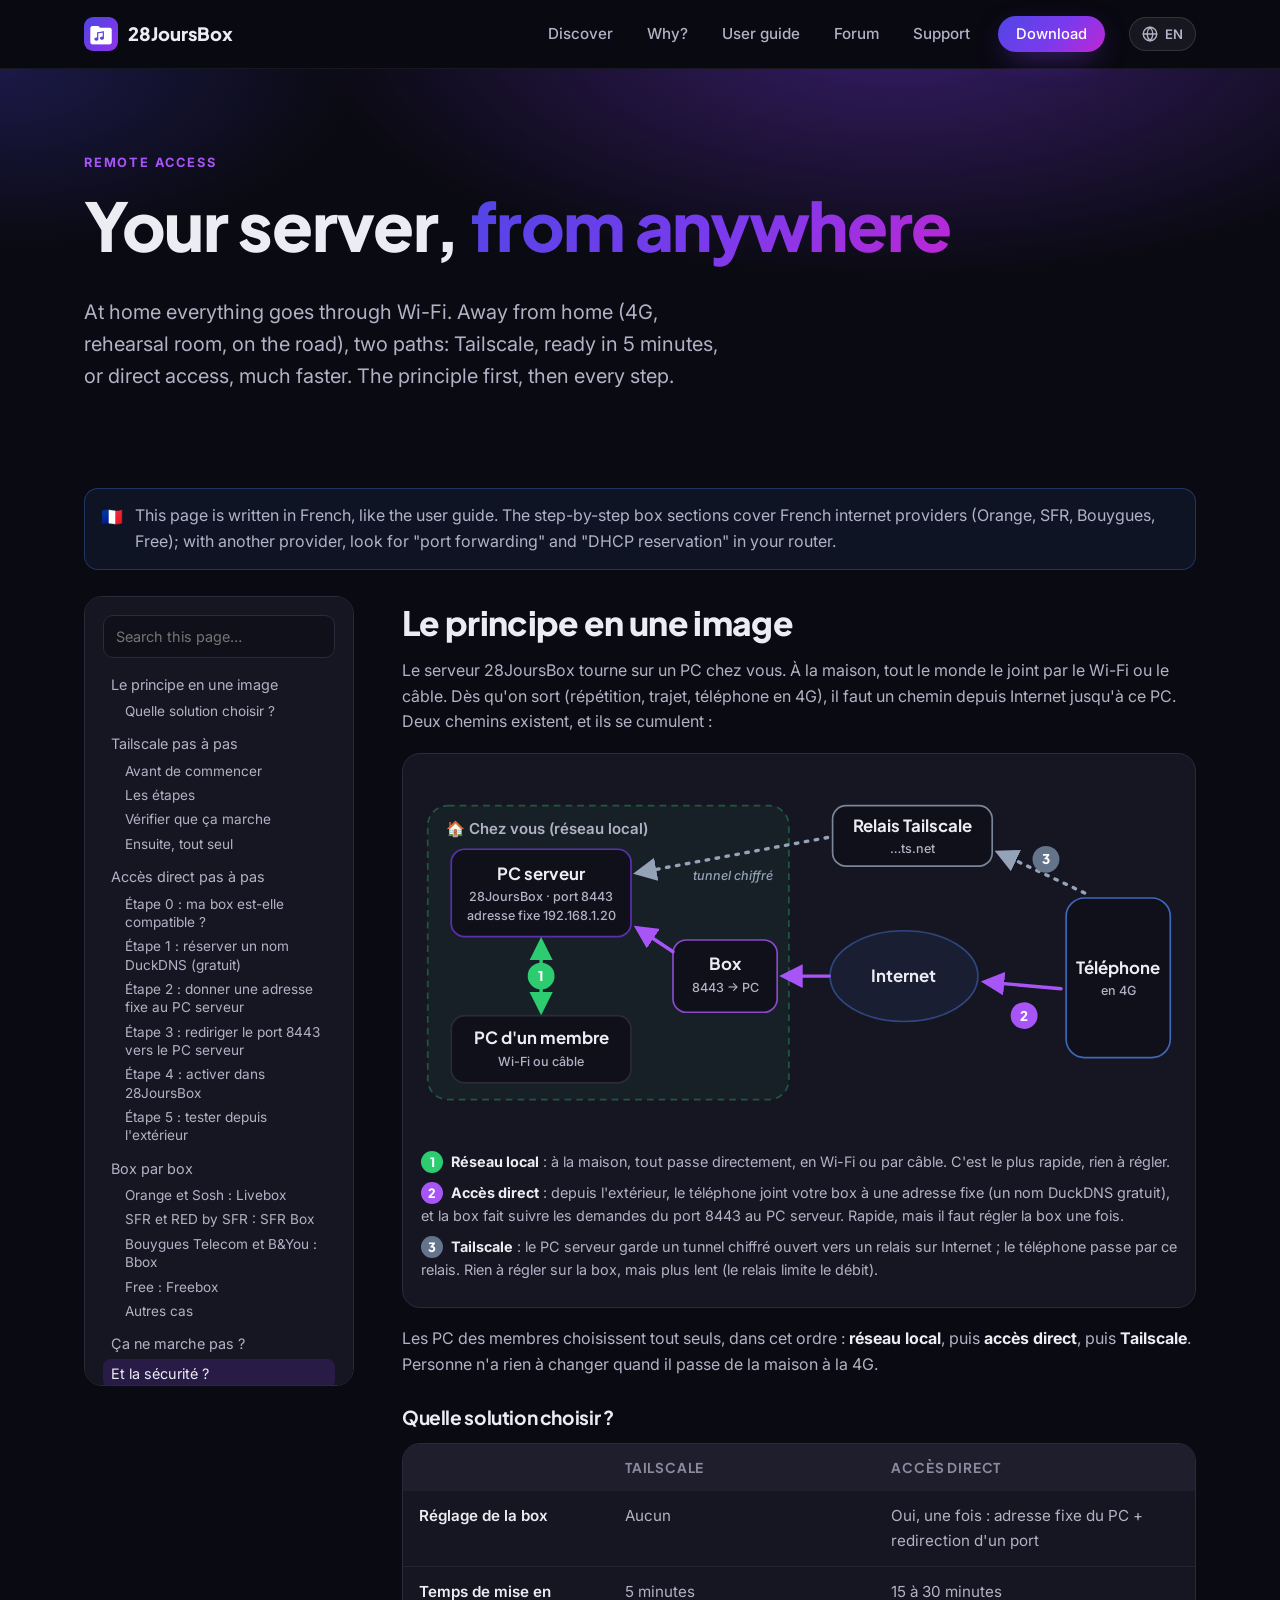
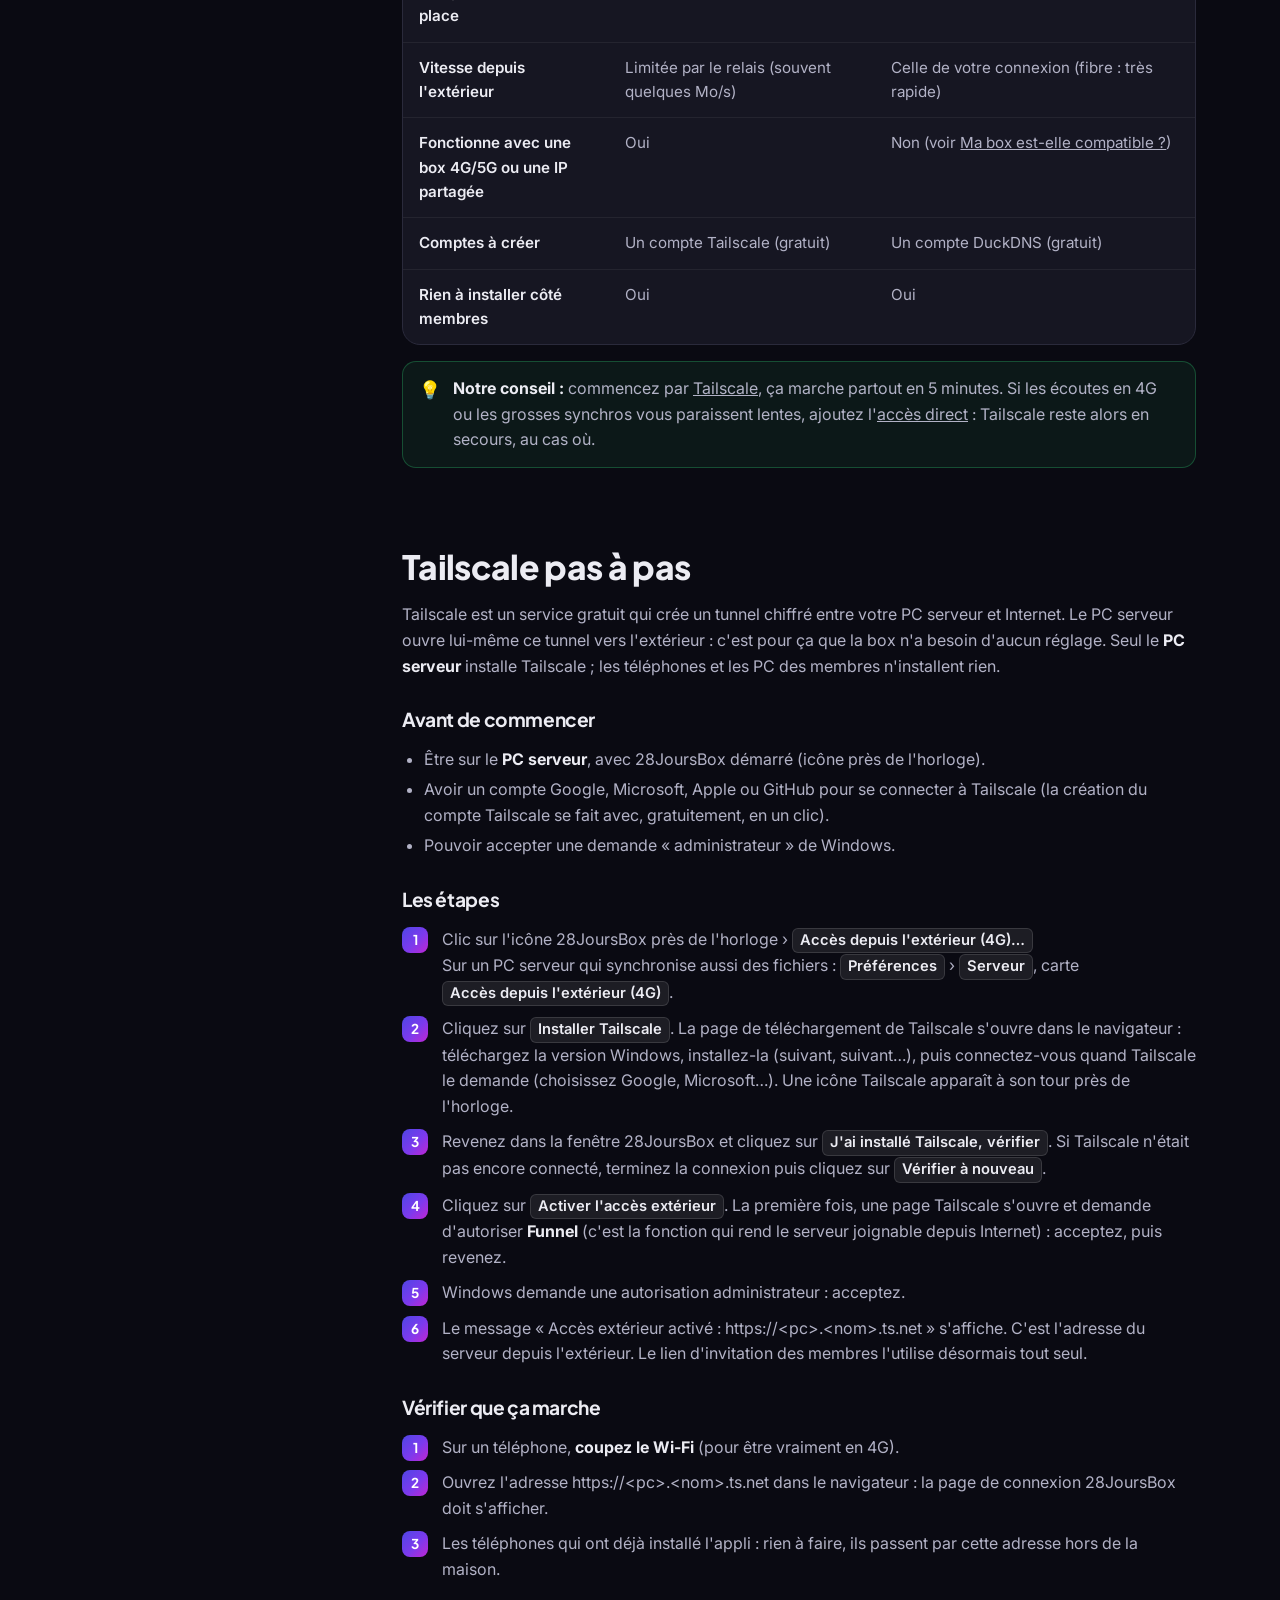
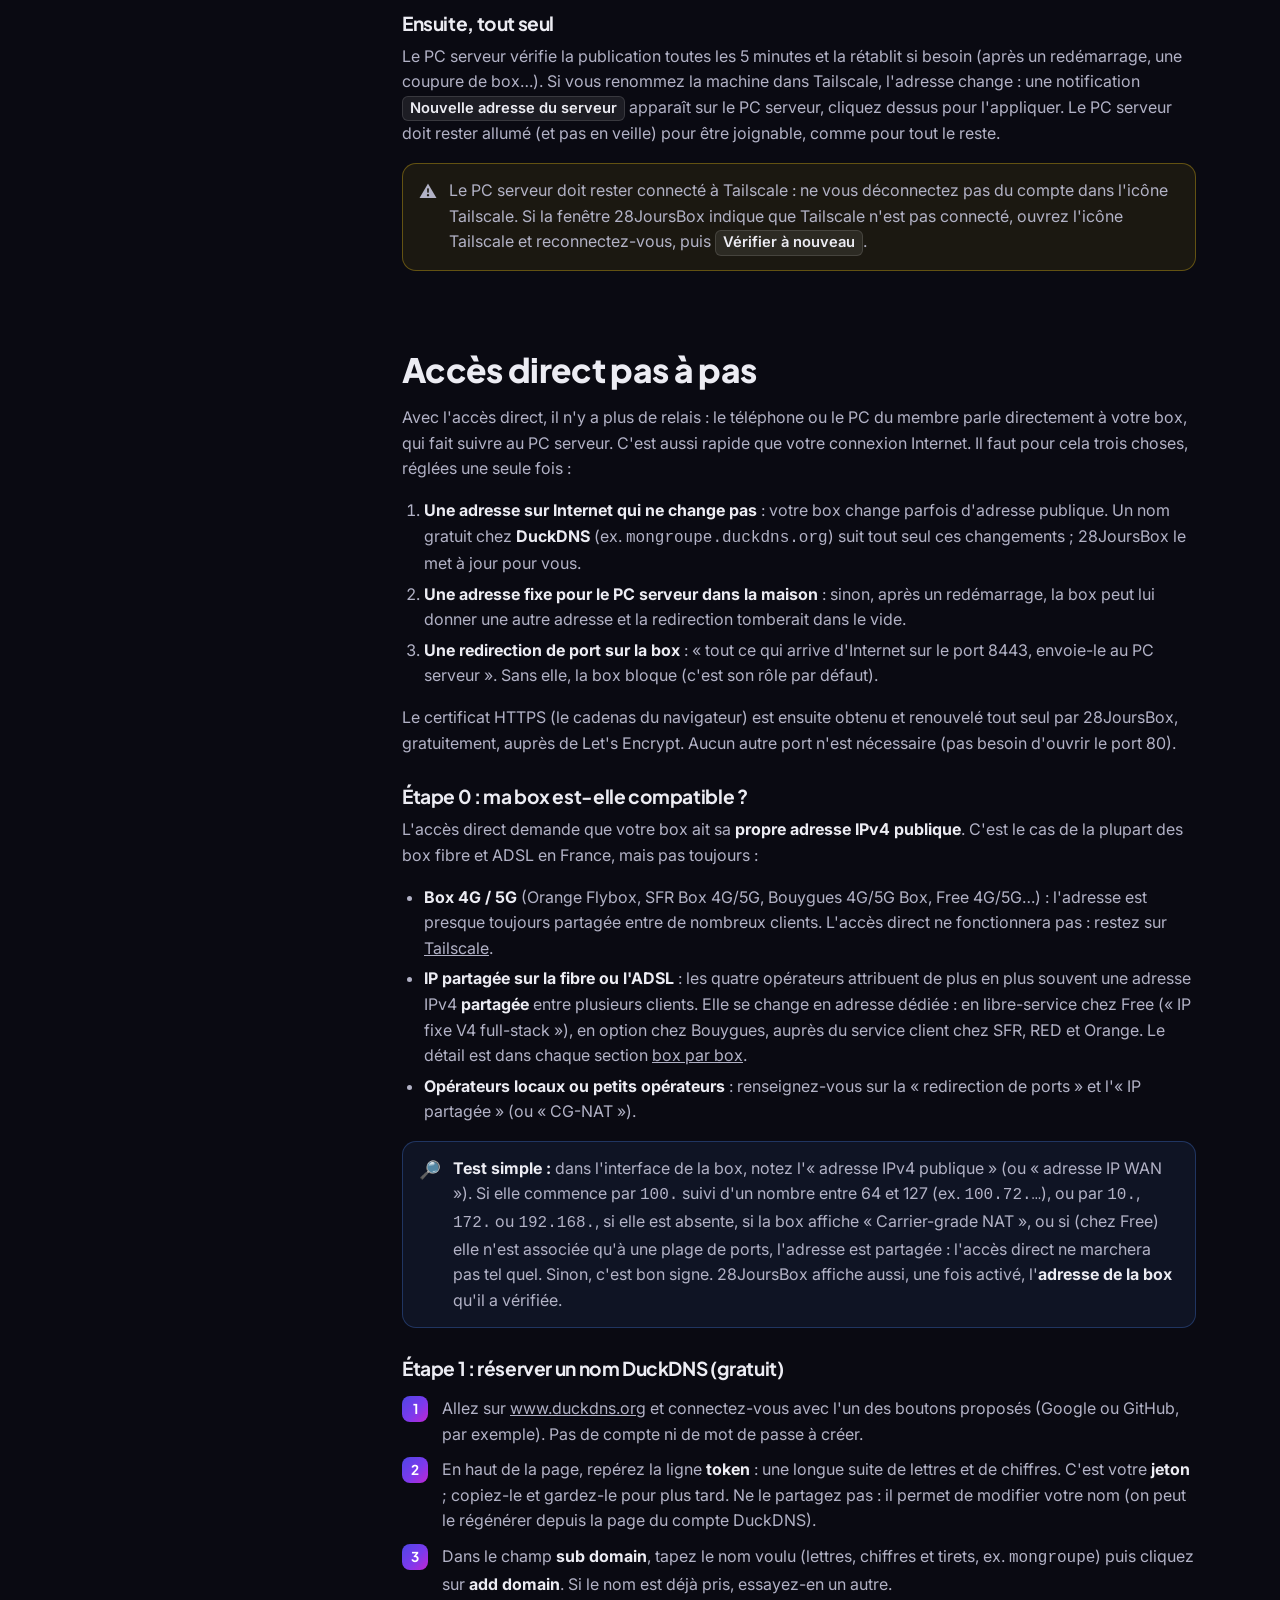
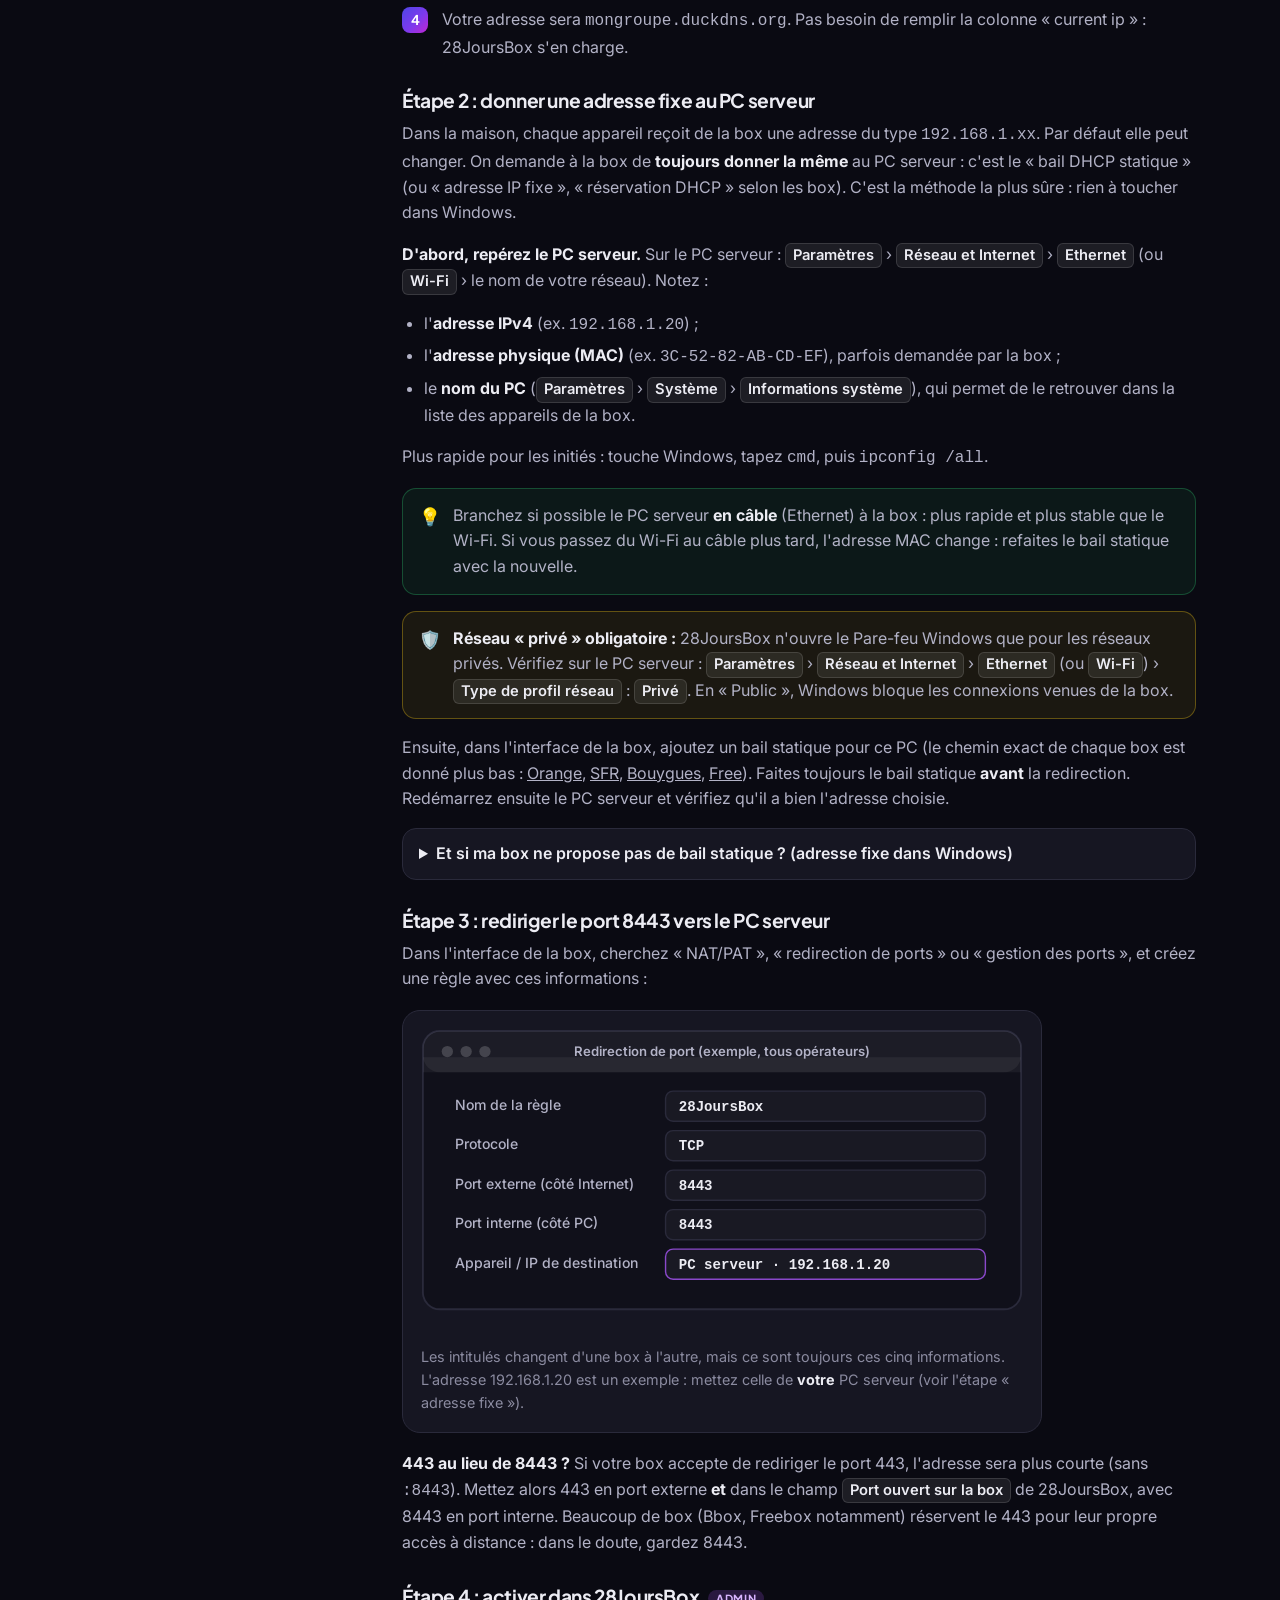
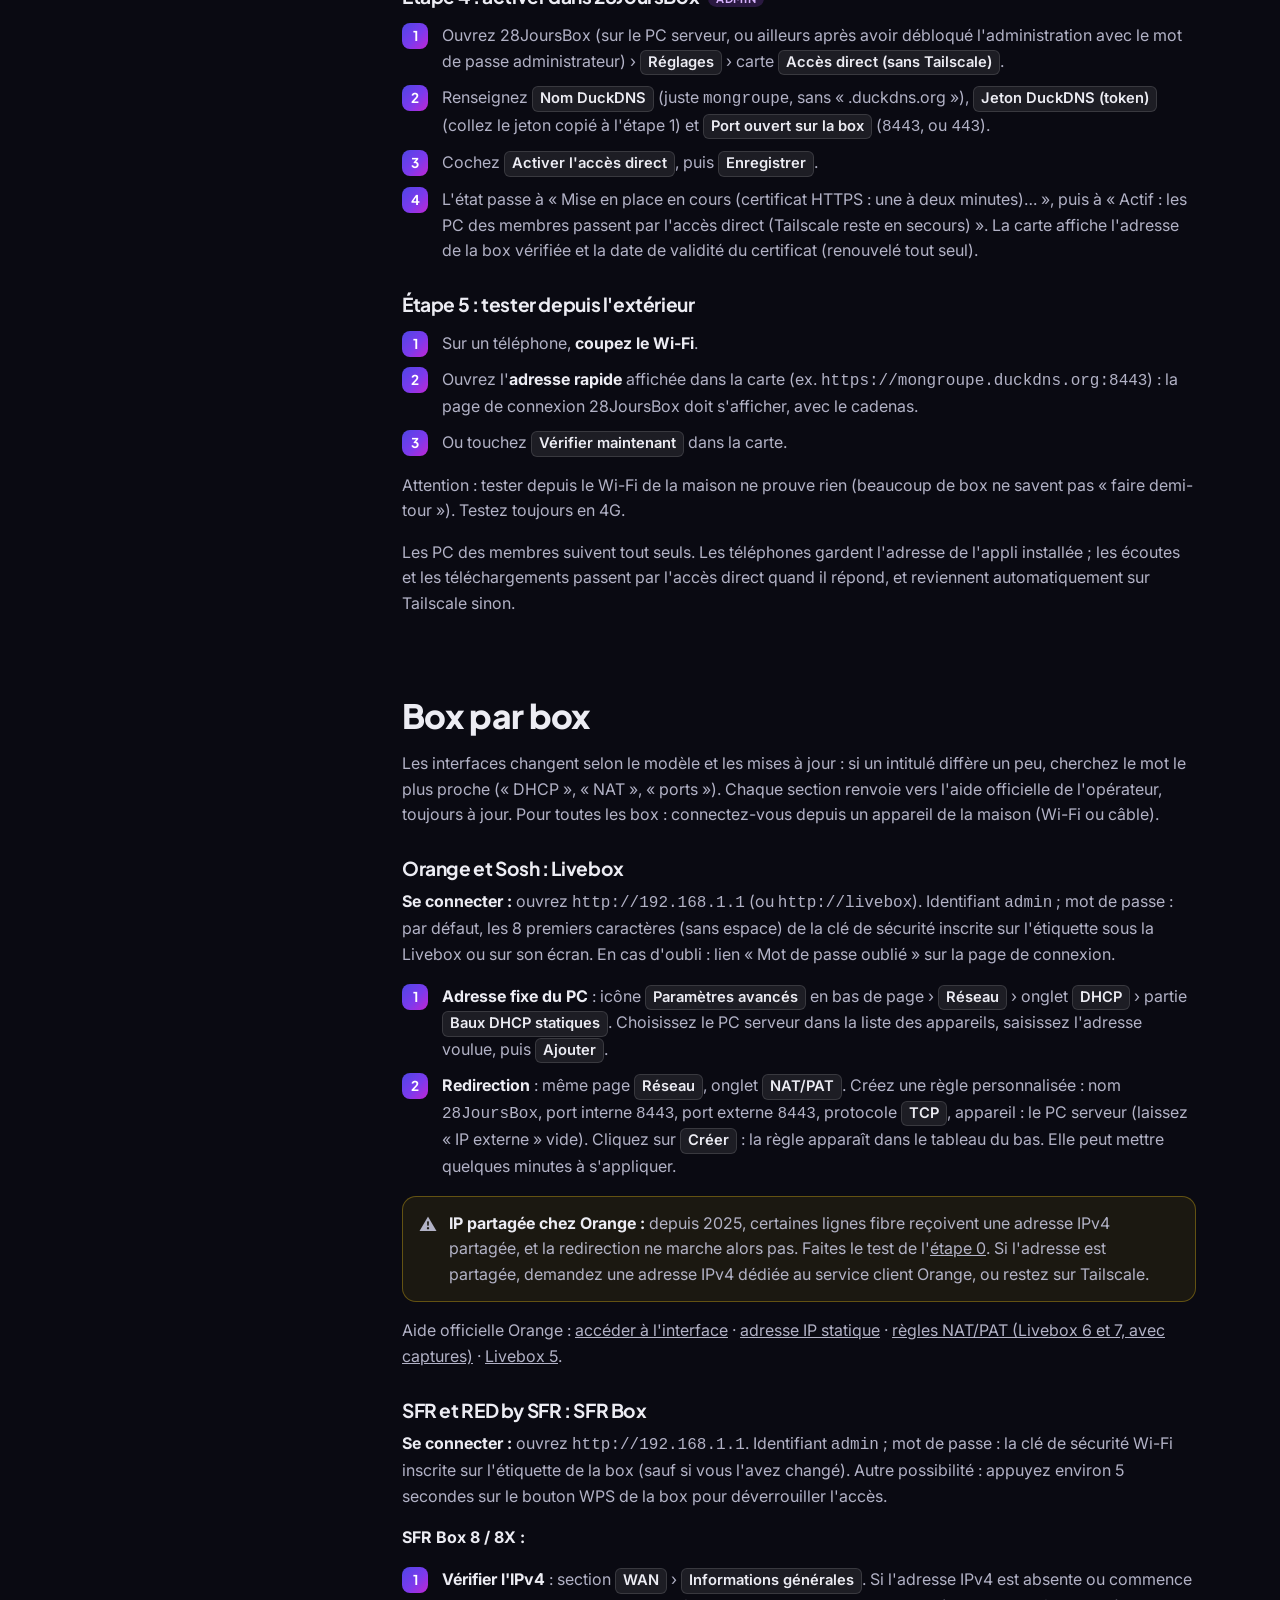
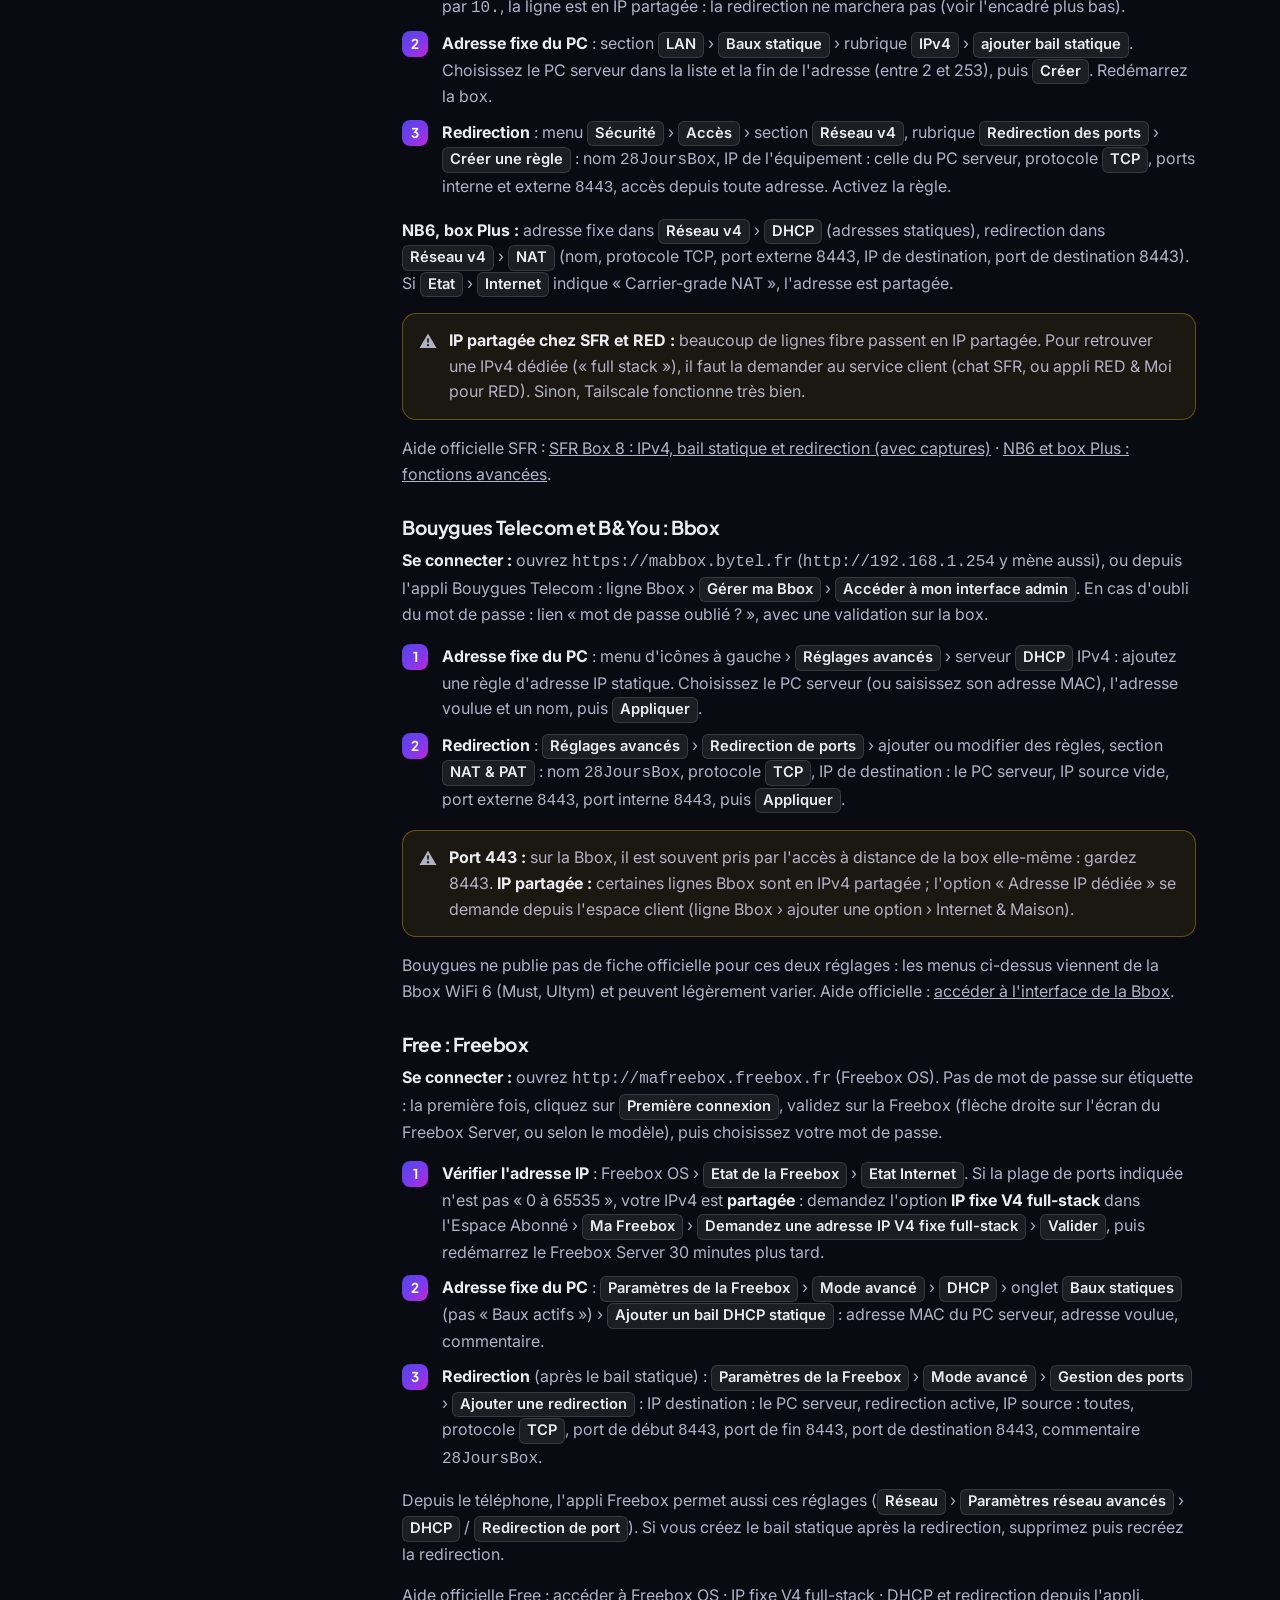
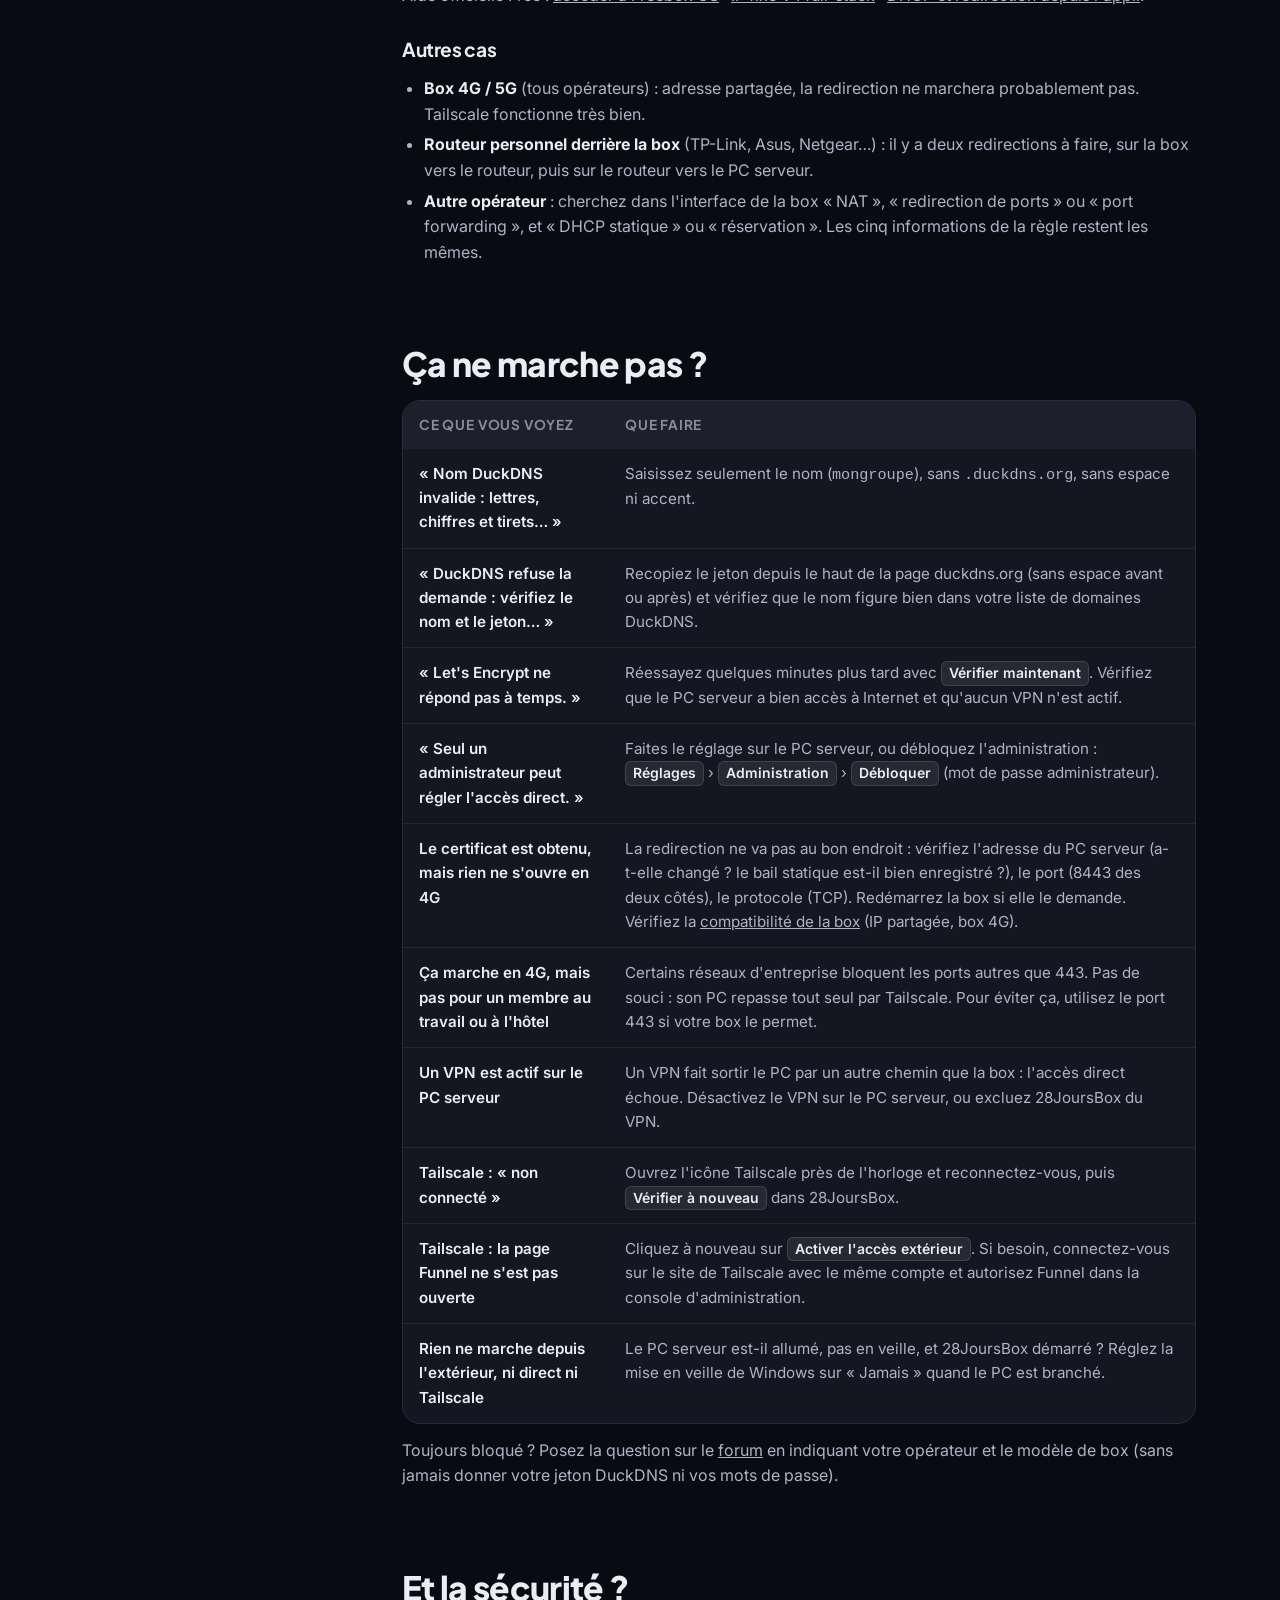
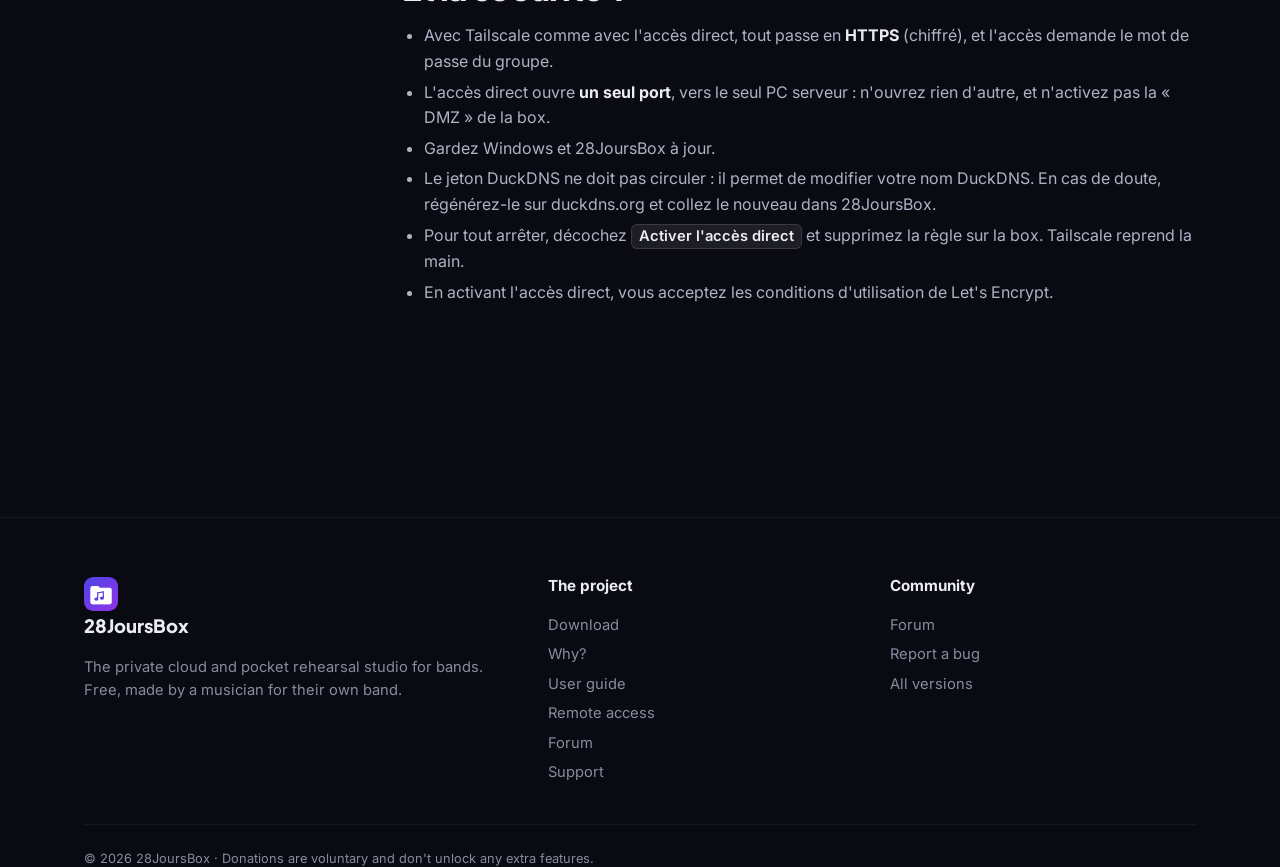
==== acces-exterieur.html @ cf2aeeca "Accueil : section vidéo « Travailler un passage » Co-Authored-By: Claude Opus 5.5 <noreply@anthropic" ====
<!DOCTYPE html>

<html lang="en">
<head>
<meta charset="utf-8"/>
<meta content="width=device-width, initial-scale=1" name="viewport"/>
<title data-i18n="acces_title">Remote access: Tailscale and direct access · 28JoursBox</title>
<meta content="Reach your 28JoursBox server from anywhere: how it works in one diagram, Tailscale step by step, then fast direct access with a fixed IP and port forwarding, box by box (Orange, SFR, Bouygues, Free)." data-i18n-content="acces_desc" name="description"/>
<meta content="#0a0a12" name="theme-color"/>
<link href="img/favicon.png" rel="icon"/>
<link href="https://fonts.googleapis.com" rel="preconnect"/>
<link crossorigin="" href="https://fonts.gstatic.com" rel="preconnect"/>
<link href="https://fonts.googleapis.com/css2?family=Inter:wght@400;500;600;700&amp;family=Plus+Jakarta+Sans:wght@700;800&amp;display=swap" rel="stylesheet"/>
<link href="style.css?v=24" rel="stylesheet"/>
</head>
<body>
<nav class="nav">
<div class="wrap">
<a class="brand" href="index.html"><img alt="" src="img/logo.png"/>28JoursBox</a>
<div class="lang" id="lang"></div>
<button aria-expanded="false" aria-label="Menu" class="nav-toggle" data-i18n-aria-label="menu"><svg fill="none" stroke="currentColor" stroke-linecap="round" stroke-width="2" viewbox="0 0 24 24"><path d="M4 7h16M4 12h16M4 17h16"></path></svg></button>
<div class="nav-links">
<a data-i18n="decouvrir" href="index.html">Discover</a>
<a data-i18n="nav_why" href="pourquoi.html">Why?</a><a data-i18n="nav_guide" href="guide.html">User guide</a><a data-i18n="forum" href="forum.html">Forum</a>
<a data-i18n="soutenir" href="don.html">Support</a>
<a class="btn small" data-i18n="telecharger" href="telecharger.html">Download</a>
</div>
</div>
</nav>
<header class="page-hero"><div class="wrap"><span class="eyebrow" data-i18n="acces_eyebrow">Remote access</span>
<h1 data-i18n="acces_h1">Your server, <span class="grad-text">from anywhere</span></h1>
<p class="lead" data-i18n="acces_lead">At home everything goes through Wi-Fi. Away from home (4G, rehearsal room, on the road), two paths: Tailscale, ready in 5 minutes, or direct access, much faster. The principle first, then every step.</p></div></header>
<section style="padding-top:20px"><div class="wrap">
<div class="callout guide-lang-note"><span>🇫🇷</span><p data-i18n="acces_lang_note">This page is written in French, like the user guide. The step-by-step box sections cover French internet providers (Orange, SFR, Bouygues, Free); with another provider, look for "port forwarding" and "DHCP reservation" in your router.</p></div>
<div class="guide-layout">
<nav aria-label="Sommaire" class="toc"><details open=""><summary data-i18n="guide_toc">Contents</summary>
<input data-i18n-placeholder="guide_search" id="toc-search" placeholder="Search this page…" type="search"/>
<p class="muted" data-i18n="guide_nores" hidden="" id="toc-nores">No result.</p>
<ol><li><a href="#principe">Le principe en une image</a><ol><li><a href="#choisir">Quelle solution choisir ?</a></li></ol></li><li><a href="#tailscale">Tailscale pas à pas</a><ol><li><a href="#ts-avant">Avant de commencer</a></li><li><a href="#ts-etapes">Les étapes</a></li><li><a href="#ts-tester">Vérifier que ça marche</a></li><li><a href="#ts-ensuite">Ensuite, tout seul</a></li></ol></li><li><a href="#direct">Accès direct pas à pas</a><ol><li><a href="#direct-verifier">Étape 0 : ma box est-elle compatible ?</a></li><li><a href="#duckdns">Étape 1 : réserver un nom DuckDNS (gratuit)</a></li><li><a href="#ip-fixe">Étape 2 : donner une adresse fixe au PC serveur</a></li><li><a href="#redirection">Étape 3 : rediriger le port 8443 vers le PC serveur</a></li><li><a href="#activer">Étape 4 : activer dans 28JoursBox</a></li><li><a href="#tester">Étape 5 : tester depuis l'extérieur</a></li></ol></li><li><a href="#box">Box par box</a><ol><li><a href="#box-orange">Orange et Sosh : Livebox</a></li><li><a href="#box-sfr">SFR et RED by SFR : SFR Box</a></li><li><a href="#box-bouygues">Bouygues Telecom et B&amp;You : Bbox</a></li><li><a href="#box-free">Free : Freebox</a></li><li><a href="#box-autres">Autres cas</a></li></ol></li><li><a href="#depannage-acces">Ça ne marche pas ?</a></li><li><a href="#securite-acces">Et la sécurité ?</a></li></ol></details></nav>
<article class="guide acces" lang="fr"><section id="principe">
<h2>Le principe en une image</h2>
<p>Le serveur 28JoursBox tourne sur un PC chez vous. À la maison, tout le monde le joint par le Wi-Fi ou le câble. Dès qu'on sort (répétition, trajet, téléphone en 4G), il faut un chemin depuis Internet jusqu'à ce PC. Deux chemins existent, et ils se cumulent :</p>
<figure class="net-diagram">
<svg aria-labelledby="net-title net-desc" role="img" viewbox="0 0 900 400" xmlns="http://www.w3.org/2000/svg">
<title id="net-title">Les trois chemins pour joindre le serveur 28JoursBox</title>
<desc id="net-desc">À la maison, les PC passent par le réseau local. Depuis l'extérieur, un téléphone en 4G passe soit directement par la box, dont le port 8443 est redirigé vers le PC serveur, soit par un relais Tailscale vers lequel le PC serveur garde un tunnel ouvert.</desc>
<defs>
<marker id="arr-local" markerheight="7" markerwidth="7" orient="auto-start-reverse" refx="8" refy="5" viewbox="0 0 10 10"><path d="M0 0L10 5L0 10z" fill="#2ecc71"></path></marker>
<marker id="arr-direct" markerheight="7" markerwidth="7" orient="auto-start-reverse" refx="8" refy="5" viewbox="0 0 10 10"><path d="M0 0L10 5L0 10z" fill="#a855f7"></path></marker>
<marker id="arr-ts" markerheight="7" markerwidth="7" orient="auto-start-reverse" refx="8" refy="5" viewbox="0 0 10 10"><path d="M0 0L10 5L0 10z" fill="#94a3b8"></path></marker>
</defs>
<!-- La maison -->
<rect class="nd-home" height="350" rx="24" width="430" x="8" y="40"></rect>
<text class="nd-zone" x="30" y="74">🏠 Chez vous (réseau local)</text>
<rect class="nd-node nd-server" height="104" rx="16" width="214" x="36" y="92"></rect>
<text class="nd-name" text-anchor="middle" x="143" y="128">PC serveur</text>
<text class="nd-small" text-anchor="middle" x="143" y="154">28JoursBox · port 8443</text>
<text class="nd-small" text-anchor="middle" x="143" y="176">adresse fixe 192.168.1.20</text>
<rect class="nd-node" height="80" rx="16" width="214" x="36" y="290"></rect>
<text class="nd-name" text-anchor="middle" x="143" y="324">PC d'un membre</text>
<text class="nd-small" text-anchor="middle" x="143" y="350">Wi-Fi ou câble</text>
<rect class="nd-node nd-box" height="86" rx="16" width="124" x="300" y="200"></rect>
<text class="nd-name" text-anchor="middle" x="362" y="236">Box</text>
<text class="nd-small" text-anchor="middle" x="362" y="262">8443 → PC</text>
<ellipse class="nd-cloud" cx="575" cy="243" rx="88" ry="54"></ellipse>
<text class="nd-name" text-anchor="middle" x="575" y="250">Internet</text>
<rect class="nd-node nd-relay" height="72" rx="16" width="190" x="490" y="40"></rect>
<text class="nd-name" text-anchor="middle" x="585" y="72">Relais Tailscale</text>
<text class="nd-small" text-anchor="middle" x="585" y="96">…ts.net</text>
<rect class="nd-node nd-phone" height="190" rx="22" width="124" x="768" y="150"></rect>
<text class="nd-name" text-anchor="middle" x="830" y="240">Téléphone</text>
<text class="nd-small" text-anchor="middle" x="830" y="266">en 4G</text>
<line class="nd-path nd-local" marker-end="url(#arr-local)" marker-start="url(#arr-local)" x1="143" x2="143" y1="284" y2="202"></line>
<circle class="nd-num nd-num-local" cx="143" cy="243" r="16"></circle><text class="nd-numtxt" text-anchor="middle" x="143" y="249">1</text>
<line class="nd-path nd-direct" marker-end="url(#arr-direct)" x1="762" x2="672" y1="258" y2="250"></line>
<line class="nd-path nd-direct" marker-end="url(#arr-direct)" x1="486" x2="432" y1="243" y2="243"></line>
<line class="nd-path nd-direct" marker-end="url(#arr-direct)" x1="300" x2="258" y1="214" y2="186"></line>
<circle class="nd-num nd-num-direct" cx="718" cy="290" r="16"></circle><text class="nd-numtxt" text-anchor="middle" x="718" y="296">2</text>
<line class="nd-path nd-ts" marker-end="url(#arr-ts)" x1="790" x2="688" y1="144" y2="96"></line>
<line class="nd-path nd-ts" marker-end="url(#arr-ts)" x1="484" x2="258" y1="78" y2="120"></line>
<circle class="nd-num nd-num-ts" cx="744" cy="104" r="16"></circle><text class="nd-numtxt" text-anchor="middle" x="744" y="110">3</text>
<text class="nd-small nd-tslabel" text-anchor="middle" x="372" y="128">tunnel chiffré</text>
</svg>
<figcaption>
<p><span class="nd-key nd-key-local">1</span> <b>Réseau local</b> : à la maison, tout passe directement, en Wi-Fi ou par câble. C'est le plus rapide, rien à régler.</p>
<p><span class="nd-key nd-key-direct">2</span> <b>Accès direct</b> : depuis l'extérieur, le téléphone joint votre box à une adresse fixe (un nom DuckDNS gratuit), et la box fait suivre les demandes du port 8443 au PC serveur. Rapide, mais il faut régler la box une fois.</p>
<p><span class="nd-key nd-key-ts">3</span> <b>Tailscale</b> : le PC serveur garde un tunnel chiffré ouvert vers un relais sur Internet ; le téléphone passe par ce relais. Rien à régler sur la box, mais plus lent (le relais limite le débit).</p>
</figcaption>
</figure>
<p>Les PC des membres choisissent tout seuls, dans cet ordre : <b>réseau local</b>, puis <b>accès direct</b>, puis <b>Tailscale</b>. Personne n'a rien à changer quand il passe de la maison à la 4G.</p>
<h3 id="choisir">Quelle solution choisir ?</h3>
<div class="table-wrap"><table class="spec"><thead><tr><th></th><th>Tailscale</th><th>Accès direct</th></tr></thead><tbody>
<tr><th>Réglage de la box</th><td>Aucun</td><td>Oui, une fois : adresse fixe du PC + redirection d'un port</td></tr>
<tr><th>Temps de mise en place</th><td>5 minutes</td><td>15 à 30 minutes</td></tr>
<tr><th>Vitesse depuis l'extérieur</th><td>Limitée par le relais (souvent quelques Mo/s)</td><td>Celle de votre connexion (fibre : très rapide)</td></tr>
<tr><th>Fonctionne avec une box 4G/5G ou une IP partagée</th><td>Oui</td><td>Non (voir <a href="#direct-verifier">Ma box est-elle compatible ?</a>)</td></tr>
<tr><th>Comptes à créer</th><td>Un compte Tailscale (gratuit)</td><td>Un compte DuckDNS (gratuit)</td></tr>
<tr><th>Rien à installer côté membres</th><td>Oui</td><td>Oui</td></tr>
</tbody></table></div>
<div class="callout tip"><span>💡</span><p><b>Notre conseil :</b> commencez par <a href="#tailscale">Tailscale</a>, ça marche partout en 5 minutes. Si les écoutes en 4G ou les grosses synchros vous paraissent lentes, ajoutez l'<a href="#direct">accès direct</a> : Tailscale reste alors en secours, au cas où.</p></div>
</section>
<section id="tailscale">
<h2>Tailscale pas à pas</h2>
<p>Tailscale est un service gratuit qui crée un tunnel chiffré entre votre PC serveur et Internet. Le PC serveur ouvre lui-même ce tunnel vers l'extérieur : c'est pour ça que la box n'a besoin d'aucun réglage. Seul le <b>PC serveur</b> installe Tailscale ; les téléphones et les PC des membres n'installent rien.</p>
<h3 id="ts-avant">Avant de commencer</h3>
<ul>
<li>Être sur le <b>PC serveur</b>, avec 28JoursBox démarré (icône près de l'horloge).</li>
<li>Avoir un compte Google, Microsoft, Apple ou GitHub pour se connecter à Tailscale (la création du compte Tailscale se fait avec, gratuitement, en un clic).</li>
<li>Pouvoir accepter une demande « administrateur » de Windows.</li>
</ul>
<h3 id="ts-etapes">Les étapes</h3>
<ol class="how">
<li>Clic sur l'icône 28JoursBox près de l'horloge › <span class="ui">Accès depuis l'extérieur (4G)…</span><br/>Sur un PC serveur qui synchronise aussi des fichiers : <span class="ui">Préférences</span> › <span class="ui">Serveur</span>, carte <span class="ui">Accès depuis l'extérieur (4G)</span>.</li>
<li>Cliquez sur <span class="ui">Installer Tailscale</span>. La page de téléchargement de Tailscale s'ouvre dans le navigateur : téléchargez la version Windows, installez-la (suivant, suivant…), puis connectez-vous quand Tailscale le demande (choisissez Google, Microsoft…). Une icône Tailscale apparaît à son tour près de l'horloge.</li>
<li>Revenez dans la fenêtre 28JoursBox et cliquez sur <span class="ui">J'ai installé Tailscale, vérifier</span>. Si Tailscale n'était pas encore connecté, terminez la connexion puis cliquez sur <span class="ui">Vérifier à nouveau</span>.</li>
<li>Cliquez sur <span class="ui">Activer l'accès extérieur</span>. La première fois, une page Tailscale s'ouvre et demande d'autoriser <b>Funnel</b> (c'est la fonction qui rend le serveur joignable depuis Internet) : acceptez, puis revenez.</li>
<li>Windows demande une autorisation administrateur : acceptez.</li>
<li>Le message « Accès extérieur activé : https://&lt;pc&gt;.&lt;nom&gt;.ts.net » s'affiche. C'est l'adresse du serveur depuis l'extérieur. Le lien d'invitation des membres l'utilise désormais tout seul.</li>
</ol>
<h3 id="ts-tester">Vérifier que ça marche</h3>
<ol class="how">
<li>Sur un téléphone, <b>coupez le Wi-Fi</b> (pour être vraiment en 4G).</li>
<li>Ouvrez l'adresse https://&lt;pc&gt;.&lt;nom&gt;.ts.net dans le navigateur : la page de connexion 28JoursBox doit s'afficher.</li>
<li>Les téléphones qui ont déjà installé l'appli : rien à faire, ils passent par cette adresse hors de la maison.</li>
</ol>
<h3 id="ts-ensuite">Ensuite, tout seul</h3>
<p>Le PC serveur vérifie la publication toutes les 5 minutes et la rétablit si besoin (après un redémarrage, une coupure de box…). Si vous renommez la machine dans Tailscale, l'adresse change : une notification <span class="ui">Nouvelle adresse du serveur</span> apparaît sur le PC serveur, cliquez dessus pour l'appliquer. Le PC serveur doit rester allumé (et pas en veille) pour être joignable, comme pour tout le reste.</p>
<div class="callout warn"><span>⚠️</span><p>Le PC serveur doit rester connecté à Tailscale : ne vous déconnectez pas du compte dans l'icône Tailscale. Si la fenêtre 28JoursBox indique que Tailscale n'est pas connecté, ouvrez l'icône Tailscale et reconnectez-vous, puis <span class="ui">Vérifier à nouveau</span>.</p></div>
</section>
<section id="direct">
<h2>Accès direct pas à pas</h2>
<p>Avec l'accès direct, il n'y a plus de relais : le téléphone ou le PC du membre parle directement à votre box, qui fait suivre au PC serveur. C'est aussi rapide que votre connexion Internet. Il faut pour cela trois choses, réglées une seule fois :</p>
<ol>
<li><b>Une adresse sur Internet qui ne change pas</b> : votre box change parfois d'adresse publique. Un nom gratuit chez <b>DuckDNS</b> (ex. <code>mongroupe.duckdns.org</code>) suit tout seul ces changements ; 28JoursBox le met à jour pour vous.</li>
<li><b>Une adresse fixe pour le PC serveur dans la maison</b> : sinon, après un redémarrage, la box peut lui donner une autre adresse et la redirection tomberait dans le vide.</li>
<li><b>Une redirection de port sur la box</b> : « tout ce qui arrive d'Internet sur le port 8443, envoie-le au PC serveur ». Sans elle, la box bloque (c'est son rôle par défaut).</li>
</ol>
<p>Le certificat HTTPS (le cadenas du navigateur) est ensuite obtenu et renouvelé tout seul par 28JoursBox, gratuitement, auprès de Let's Encrypt. Aucun autre port n'est nécessaire (pas besoin d'ouvrir le port 80).</p>
<h3 id="direct-verifier">Étape 0 : ma box est-elle compatible ?</h3>
<p>L'accès direct demande que votre box ait sa <b>propre adresse IPv4 publique</b>. C'est le cas de la plupart des box fibre et ADSL en France, mais pas toujours :</p>
<ul>
<li><b>Box 4G / 5G</b> (Orange Flybox, SFR Box 4G/5G, Bouygues 4G/5G Box, Free 4G/5G…) : l'adresse est presque toujours partagée entre de nombreux clients. L'accès direct ne fonctionnera pas : restez sur <a href="#tailscale">Tailscale</a>.</li>
<li><b>IP partagée sur la fibre ou l'ADSL</b> : les quatre opérateurs attribuent de plus en plus souvent une adresse IPv4 <b>partagée</b> entre plusieurs clients. Elle se change en adresse dédiée : en libre-service chez Free (« IP fixe V4 full-stack »), en option chez Bouygues, auprès du service client chez SFR, RED et Orange. Le détail est dans chaque section <a href="#box">box par box</a>.</li>
<li><b>Opérateurs locaux ou petits opérateurs</b> : renseignez-vous sur la « redirection de ports » et l'« IP partagée » (ou « CG-NAT »).</li>
</ul>
<div class="callout"><span>🔎</span><p><b>Test simple :</b> dans l'interface de la box, notez l'« adresse IPv4 publique » (ou « adresse IP WAN »). Si elle commence par <code>100.</code> suivi d'un nombre entre 64 et 127 (ex. <code>100.72.…</code>), ou par <code>10.</code>, <code>172.</code> ou <code>192.168.</code>, si elle est absente, si la box affiche « Carrier-grade NAT », ou si (chez Free) elle n'est associée qu'à une plage de ports, l'adresse est partagée : l'accès direct ne marchera pas tel quel. Sinon, c'est bon signe. 28JoursBox affiche aussi, une fois activé, l'<b>adresse de la box</b> qu'il a vérifiée.</p></div>
<h3 id="duckdns">Étape 1 : réserver un nom DuckDNS (gratuit)</h3>
<ol class="how">
<li>Allez sur <a href="https://www.duckdns.org" rel="noopener" target="_blank">www.duckdns.org</a> et connectez-vous avec l'un des boutons proposés (Google ou GitHub, par exemple). Pas de compte ni de mot de passe à créer.</li>
<li>En haut de la page, repérez la ligne <b>token</b> : une longue suite de lettres et de chiffres. C'est votre <b>jeton</b> ; copiez-le et gardez-le pour plus tard. Ne le partagez pas : il permet de modifier votre nom (on peut le régénérer depuis la page du compte DuckDNS).</li>
<li>Dans le champ <b>sub domain</b>, tapez le nom voulu (lettres, chiffres et tirets, ex. <code>mongroupe</code>) puis cliquez sur <b>add domain</b>. Si le nom est déjà pris, essayez-en un autre.</li>
<li>Votre adresse sera <code>mongroupe.duckdns.org</code>. Pas besoin de remplir la colonne « current ip » : 28JoursBox s'en charge.</li>
</ol>
<h3 id="ip-fixe">Étape 2 : donner une adresse fixe au PC serveur</h3>
<p>Dans la maison, chaque appareil reçoit de la box une adresse du type <code>192.168.1.xx</code>. Par défaut elle peut changer. On demande à la box de <b>toujours donner la même</b> au PC serveur : c'est le « bail DHCP statique » (ou « adresse IP fixe », « réservation DHCP » selon les box). C'est la méthode la plus sûre : rien à toucher dans Windows.</p>
<p><b>D'abord, repérez le PC serveur.</b> Sur le PC serveur : <span class="ui">Paramètres</span> › <span class="ui">Réseau et Internet</span> › <span class="ui">Ethernet</span> (ou <span class="ui">Wi-Fi</span> › le nom de votre réseau). Notez :</p>
<ul>
<li>l'<b>adresse IPv4</b> (ex. <code>192.168.1.20</code>) ;</li>
<li>l'<b>adresse physique (MAC)</b> (ex. <code>3C-52-82-AB-CD-EF</code>), parfois demandée par la box ;</li>
<li>le <b>nom du PC</b> (<span class="ui">Paramètres</span> › <span class="ui">Système</span> › <span class="ui">Informations système</span>), qui permet de le retrouver dans la liste des appareils de la box.</li>
</ul>
<p>Plus rapide pour les initiés : touche Windows, tapez <code>cmd</code>, puis <code>ipconfig /all</code>.</p>
<div class="callout tip"><span>💡</span><p>Branchez si possible le PC serveur <b>en câble</b> (Ethernet) à la box : plus rapide et plus stable que le Wi-Fi. Si vous passez du Wi-Fi au câble plus tard, l'adresse MAC change : refaites le bail statique avec la nouvelle.</p></div>
<div class="callout warn"><span>🛡️</span><p><b>Réseau « privé » obligatoire :</b> 28JoursBox n'ouvre le Pare-feu Windows que pour les réseaux privés. Vérifiez sur le PC serveur : <span class="ui">Paramètres</span> › <span class="ui">Réseau et Internet</span> › <span class="ui">Ethernet</span> (ou <span class="ui">Wi-Fi</span>) › <span class="ui">Type de profil réseau</span> : <span class="ui">Privé</span>. En « Public », Windows bloque les connexions venues de la box.</p></div>
<p>Ensuite, dans l'interface de la box, ajoutez un bail statique pour ce PC (le chemin exact de chaque box est donné plus bas : <a href="#box-orange">Orange</a>, <a href="#box-sfr">SFR</a>, <a href="#box-bouygues">Bouygues</a>, <a href="#box-free">Free</a>). Faites toujours le bail statique <b>avant</b> la redirection. Redémarrez ensuite le PC serveur et vérifiez qu'il a bien l'adresse choisie.</p>
<details class="more"><summary>Et si ma box ne propose pas de bail statique ? (adresse fixe dans Windows)</summary>
<p>Rare, mais possible. On peut alors fixer l'adresse dans Windows : <span class="ui">Paramètres</span> › <span class="ui">Réseau et Internet</span> › <span class="ui">Ethernet</span> › <span class="ui">Attribution d'adresse IP</span> › <span class="ui">Modifier</span> › <span class="ui">Manuel</span>, activez <b>IPv4</b> et saisissez :</p>
<ul>
<li><b>Adresse IP</b> : une adresse hors de la plage distribuée par la box (ex. <code>192.168.1.200</code> si la box distribue de .10 à .150 ; la plage est indiquée dans les réglages DHCP de la box) ;</li>
<li><b>Masque de sous-réseau</b> : <code>255.255.255.0</code> ;</li>
<li><b>Passerelle</b> et <b>DNS préféré</b> : l'adresse de la box (ex. <code>192.168.1.1</code>, ou <code>192.168.1.254</code> chez Bouygues et Free).</li>
</ul>
<p>Une erreur de saisie coupe Internet sur ce PC : revenez alors sur <span class="ui">Automatique (DHCP)</span>.</p>
</details>
<h3 id="redirection">Étape 3 : rediriger le port 8443 vers le PC serveur</h3>
<p>Dans l'interface de la box, cherchez « NAT/PAT », « redirection de ports » ou « gestion des ports », et créez une règle avec ces informations :</p>
<figure class="net-diagram rule-mock">
<svg aria-labelledby="rule-title" role="img" viewbox="0 0 640 300" xmlns="http://www.w3.org/2000/svg">
<title id="rule-title">Ce qu'il faut saisir dans la règle de redirection de la box</title>
<rect class="rm-win" height="296" rx="18" width="636" x="2" y="2"></rect>
<rect class="rm-bar" height="44" rx="18" width="636" x="2" y="2"></rect>
<rect class="rm-bar" height="16" width="636" x="2" y="30"></rect>
<circle class="rm-dot" cx="28" cy="24" r="6"></circle><circle class="rm-dot" cx="48" cy="24" r="6"></circle><circle class="rm-dot" cx="68" cy="24" r="6"></circle>
<text class="rm-head" text-anchor="middle" x="320" y="29">Redirection de port (exemple, tous opérateurs)</text>
<text class="rm-lab" x="36" y="86">Nom de la règle</text>
<rect class="rm-field" height="32" rx="8" width="340" x="260" y="66"></rect><text class="rm-val" x="274" y="87">28JoursBox</text>
<text class="rm-lab" x="36" y="128">Protocole</text>
<rect class="rm-field" height="32" rx="8" width="340" x="260" y="108"></rect><text class="rm-val" x="274" y="129">TCP</text>
<text class="rm-lab" x="36" y="170">Port externe (côté Internet)</text>
<rect class="rm-field" height="32" rx="8" width="340" x="260" y="150"></rect><text class="rm-val" x="274" y="171">8443</text>
<text class="rm-lab" x="36" y="212">Port interne (côté PC)</text>
<rect class="rm-field" height="32" rx="8" width="340" x="260" y="192"></rect><text class="rm-val" x="274" y="213">8443</text>
<text class="rm-lab" x="36" y="254">Appareil / IP de destination</text>
<rect class="rm-field rm-hl" height="32" rx="8" width="340" x="260" y="234"></rect><text class="rm-val" x="274" y="255">PC serveur · 192.168.1.20</text>
</svg>
<figcaption>Les intitulés changent d'une box à l'autre, mais ce sont toujours ces cinq informations. L'adresse 192.168.1.20 est un exemple : mettez celle de <b>votre</b> PC serveur (voir l'étape « adresse fixe »).</figcaption>
</figure>
<p><b>443 au lieu de 8443 ?</b> Si votre box accepte de rediriger le port 443, l'adresse sera plus courte (sans <code>:8443</code>). Mettez alors 443 en port externe <b>et</b> dans le champ <span class="ui">Port ouvert sur la box</span> de 28JoursBox, avec 8443 en port interne. Beaucoup de box (Bbox, Freebox notamment) réservent le 443 pour leur propre accès à distance : dans le doute, gardez 8443.</p>
<h3 id="activer">Étape 4 : activer dans 28JoursBox <span class="badge-admin">admin</span></h3>
<ol class="how">
<li>Ouvrez 28JoursBox (sur le PC serveur, ou ailleurs après avoir débloqué l'administration avec le mot de passe administrateur) › <span class="ui">Réglages</span> › carte <span class="ui">Accès direct (sans Tailscale)</span>.</li>
<li>Renseignez <span class="ui">Nom DuckDNS</span> (juste <code>mongroupe</code>, sans « .duckdns.org »), <span class="ui">Jeton DuckDNS (token)</span> (collez le jeton copié à l'étape 1) et <span class="ui">Port ouvert sur la box</span> (<code>8443</code>, ou <code>443</code>).</li>
<li>Cochez <span class="ui">Activer l'accès direct</span>, puis <span class="ui">Enregistrer</span>.</li>
<li>L'état passe à « Mise en place en cours (certificat HTTPS : une à deux minutes)… », puis à « Actif : les PC des membres passent par l'accès direct (Tailscale reste en secours) ». La carte affiche l'adresse de la box vérifiée et la date de validité du certificat (renouvelé tout seul).</li>
</ol>
<h3 id="tester">Étape 5 : tester depuis l'extérieur</h3>
<ol class="how">
<li>Sur un téléphone, <b>coupez le Wi-Fi</b>.</li>
<li>Ouvrez l'<b>adresse rapide</b> affichée dans la carte (ex. <code>https://mongroupe.duckdns.org:8443</code>) : la page de connexion 28JoursBox doit s'afficher, avec le cadenas.</li>
<li>Ou touchez <span class="ui">Vérifier maintenant</span> dans la carte.</li>
</ol>
<p>Attention : tester depuis le Wi-Fi de la maison ne prouve rien (beaucoup de box ne savent pas « faire demi-tour »). Testez toujours en 4G.</p>
<p>Les PC des membres suivent tout seuls. Les téléphones gardent l'adresse de l'appli installée ; les écoutes et les téléchargements passent par l'accès direct quand il répond, et reviennent automatiquement sur Tailscale sinon.</p>
</section>
<section id="box">
<h2>Box par box</h2>
<p>Les interfaces changent selon le modèle et les mises à jour : si un intitulé diffère un peu, cherchez le mot le plus proche (« DHCP », « NAT », « ports »). Chaque section renvoie vers l'aide officielle de l'opérateur, toujours à jour. Pour toutes les box : connectez-vous depuis un appareil de la maison (Wi-Fi ou câble).</p>
<h3 id="box-orange">Orange et Sosh : Livebox</h3>
<p><b>Se connecter :</b> ouvrez <code>http://192.168.1.1</code> (ou <code>http://livebox</code>). Identifiant <code>admin</code> ; mot de passe : par défaut, les 8 premiers caractères (sans espace) de la clé de sécurité inscrite sur l'étiquette sous la Livebox ou sur son écran. En cas d'oubli : lien « Mot de passe oublié » sur la page de connexion.</p>
<ol class="how">
<li><b>Adresse fixe du PC</b> : icône <span class="ui">Paramètres avancés</span> en bas de page › <span class="ui">Réseau</span> › onglet <span class="ui">DHCP</span> › partie <span class="ui">Baux DHCP statiques</span>. Choisissez le PC serveur dans la liste des appareils, saisissez l'adresse voulue, puis <span class="ui">Ajouter</span>.</li>
<li><b>Redirection</b> : même page <span class="ui">Réseau</span>, onglet <span class="ui">NAT/PAT</span>. Créez une règle personnalisée : nom <code>28JoursBox</code>, port interne <code>8443</code>, port externe <code>8443</code>, protocole <span class="ui">TCP</span>, appareil : le PC serveur (laissez « IP externe » vide). Cliquez sur <span class="ui">Créer</span> : la règle apparaît dans le tableau du bas. Elle peut mettre quelques minutes à s'appliquer.</li>
</ol>
<div class="callout warn"><span>⚠️</span><p><b>IP partagée chez Orange :</b> depuis 2025, certaines lignes fibre reçoivent une adresse IPv4 partagée, et la redirection ne marche alors pas. Faites le test de l'<a href="#direct-verifier">étape 0</a>. Si l'adresse est partagée, demandez une adresse IPv4 dédiée au service client Orange, ou restez sur Tailscale.</p></div>
<p>Aide officielle Orange : <a href="https://assistance.orange.fr/livebox-modem/toutes-les-livebox-et-modems/installer-et-utiliser/piloter-et-parametrer-votre-materiel/l-interface-de-configuration/comment-acceder-a-l-interface-de-configuration-de-ma-livebox_457878-987107" rel="noopener" target="_blank">accéder à l'interface</a> · <a href="https://assistance.orange.fr/livebox-modem/toutes-les-livebox-et-modems/installer-et-utiliser/piloter-et-parametrer-votre-materiel/l-interface-de-configuration/comment-attribuer-une-adresse-ip-statique-a-un-equipement-connecte-a-la-livebox_463191-992451" rel="noopener" target="_blank">adresse IP statique</a> · <a href="https://assistance.orange.fr/livebox-modem/toutes-les-livebox-et-modems/installer-et-utiliser/piloter-et-parametrer-votre-materiel/le-parametrage-avance-reseau-nat-pat-ip/configurer-des-regles-nat-pat/livebox-6-et-7-configurer-les-regles-nat-pour-pouvoir-utiliser-certains-jeux-ou-applications-serveur_362613-896058" rel="noopener" target="_blank">règles NAT/PAT (Livebox 6 et 7, avec captures)</a> · <a href="https://assistance.orange.fr/ordinateurs-peripheriques/installer-et-utiliser/les-consoles-de-jeux/xbox/livebox-5-configurer-pour-utiliser-un-jeu-ou-une-application-serveur_287340-827962" rel="noopener" target="_blank">Livebox 5</a>.</p>
<h3 id="box-sfr">SFR et RED by SFR : SFR Box</h3>
<p><b>Se connecter :</b> ouvrez <code>http://192.168.1.1</code>. Identifiant <code>admin</code> ; mot de passe : la clé de sécurité Wi-Fi inscrite sur l'étiquette de la box (sauf si vous l'avez changé). Autre possibilité : appuyez environ 5 secondes sur le bouton WPS de la box pour déverrouiller l'accès.</p>
<p><b>SFR Box 8 / 8X :</b></p>
<ol class="how">
<li><b>Vérifier l'IPv4</b> : section <span class="ui">WAN</span> › <span class="ui">Informations générales</span>. Si l'adresse IPv4 est absente ou commence par <code>10.</code>, la ligne est en IP partagée : la redirection ne marchera pas (voir l'encadré plus bas).</li>
<li><b>Adresse fixe du PC</b> : section <span class="ui">LAN</span> › <span class="ui">Baux statique</span> › rubrique <span class="ui">IPv4</span> › <span class="ui">ajouter bail statique</span>. Choisissez le PC serveur dans la liste et la fin de l'adresse (entre 2 et 253), puis <span class="ui">Créer</span>. Redémarrez la box.</li>
<li><b>Redirection</b> : menu <span class="ui">Sécurité</span> › <span class="ui">Accès</span> › section <span class="ui">Réseau v4</span>, rubrique <span class="ui">Redirection des ports</span> › <span class="ui">Créer une règle</span> : nom <code>28JoursBox</code>, IP de l'équipement : celle du PC serveur, protocole <span class="ui">TCP</span>, ports interne et externe <code>8443</code>, accès depuis toute adresse. Activez la règle.</li>
</ol>
<p><b>NB6, box Plus :</b> adresse fixe dans <span class="ui">Réseau v4</span> › <span class="ui">DHCP</span> (adresses statiques), redirection dans <span class="ui">Réseau v4</span> › <span class="ui">NAT</span> (nom, protocole TCP, port externe 8443, IP de destination, port de destination 8443). Si <span class="ui">Etat</span> › <span class="ui">Internet</span> indique « Carrier-grade NAT », l'adresse est partagée.</p>
<div class="callout warn"><span>⚠️</span><p><b>IP partagée chez SFR et RED :</b> beaucoup de lignes fibre passent en IP partagée. Pour retrouver une IPv4 dédiée (« full stack »), il faut la demander au service client (chat SFR, ou appli RED &amp; Moi pour RED). Sinon, Tailscale fonctionne très bien.</p></div>
<p>Aide officielle SFR : <a href="https://assistance.sfr.fr/internet-tel-fixe/box-8/se-connecter-en-ipv6-ipv4.html" rel="noopener" target="_blank">SFR Box 8 : IPv4, bail statique et redirection (avec captures)</a> · <a href="https://assistance.sfr.fr/internet-tel-fixe/box-nb6/maitriser-fonctions-avancees-box-nb6-box-plus.html" rel="noopener" target="_blank">NB6 et box Plus : fonctions avancées</a>.</p>
<h3 id="box-bouygues">Bouygues Telecom et B&amp;You : Bbox</h3>
<p><b>Se connecter :</b> ouvrez <code>https://mabbox.bytel.fr</code> (<code>http://192.168.1.254</code> y mène aussi), ou depuis l'appli Bouygues Telecom : ligne Bbox › <span class="ui">Gérer ma Bbox</span> › <span class="ui">Accéder à mon interface admin</span>. En cas d'oubli du mot de passe : lien « mot de passe oublié ? », avec une validation sur la box.</p>
<ol class="how">
<li><b>Adresse fixe du PC</b> : menu d'icônes à gauche › <span class="ui">Réglages avancés</span> › serveur <span class="ui">DHCP</span> IPv4 : ajoutez une règle d'adresse IP statique. Choisissez le PC serveur (ou saisissez son adresse MAC), l'adresse voulue et un nom, puis <span class="ui">Appliquer</span>.</li>
<li><b>Redirection</b> : <span class="ui">Réglages avancés</span> › <span class="ui">Redirection de ports</span> › ajouter ou modifier des règles, section <span class="ui">NAT &amp; PAT</span> : nom <code>28JoursBox</code>, protocole <span class="ui">TCP</span>, IP de destination : le PC serveur, IP source vide, port externe <code>8443</code>, port interne <code>8443</code>, puis <span class="ui">Appliquer</span>.</li>
</ol>
<div class="callout warn"><span>⚠️</span><p><b>Port 443 :</b> sur la Bbox, il est souvent pris par l'accès à distance de la box elle-même : gardez 8443. <b>IP partagée :</b> certaines lignes Bbox sont en IPv4 partagée ; l'option « Adresse IP dédiée » se demande depuis l'espace client (ligne Bbox › ajouter une option › Internet &amp; Maison).</p></div>
<p>Bouygues ne publie pas de fiche officielle pour ces deux réglages : les menus ci-dessus viennent de la Bbox WiFi 6 (Must, Ultym) et peuvent légèrement varier. Aide officielle : <a href="https://www.assistance.bouyguestelecom.fr/s/article/connexion-installation-interface-administration-bbox" rel="noopener" target="_blank">accéder à l'interface de la Bbox</a>.</p>
<h3 id="box-free">Free : Freebox</h3>
<p><b>Se connecter :</b> ouvrez <code>http://mafreebox.freebox.fr</code> (Freebox OS). Pas de mot de passe sur étiquette : la première fois, cliquez sur <span class="ui">Première connexion</span>, validez sur la Freebox (flèche droite sur l'écran du Freebox Server, ou selon le modèle), puis choisissez votre mot de passe.</p>
<ol class="how">
<li><b>Vérifier l'adresse IP</b> : Freebox OS › <span class="ui">Etat de la Freebox</span> › <span class="ui">Etat Internet</span>. Si la plage de ports indiquée n'est pas « 0 à 65535 », votre IPv4 est <b>partagée</b> : demandez l'option <b>IP fixe V4 full-stack</b> dans l'Espace Abonné › <span class="ui">Ma Freebox</span> › <span class="ui">Demandez une adresse IP V4 fixe full-stack</span> › <span class="ui">Valider</span>, puis redémarrez le Freebox Server 30 minutes plus tard.</li>
<li><b>Adresse fixe du PC</b> : <span class="ui">Paramètres de la Freebox</span> › <span class="ui">Mode avancé</span> › <span class="ui">DHCP</span> › onglet <span class="ui">Baux statiques</span> (pas « Baux actifs ») › <span class="ui">Ajouter un bail DHCP statique</span> : adresse MAC du PC serveur, adresse voulue, commentaire.</li>
<li><b>Redirection</b> (après le bail statique) : <span class="ui">Paramètres de la Freebox</span> › <span class="ui">Mode avancé</span> › <span class="ui">Gestion des ports</span> › <span class="ui">Ajouter une redirection</span> : IP destination : le PC serveur, redirection active, IP source : toutes, protocole <span class="ui">TCP</span>, port de début <code>8443</code>, port de fin <code>8443</code>, port de destination <code>8443</code>, commentaire <code>28JoursBox</code>.</li>
</ol>
<p>Depuis le téléphone, l'appli Freebox permet aussi ces réglages (<span class="ui">Réseau</span> › <span class="ui">Paramètres réseau avancés</span> › <span class="ui">DHCP</span> / <span class="ui">Redirection de port</span>). Si vous créez le bail statique après la redirection, supprimez puis recréez la redirection.</p>
<p>Aide officielle Free : <a href="https://assistance.free.fr/articles/freebox-os-acceder-a-freebox-os-depuis-mon-domicile-468" rel="noopener" target="_blank">accéder à Freebox OS</a> · <a href="https://assistance.free.fr/articles/1758" rel="noopener" target="_blank">IP fixe V4 full-stack</a> · <a href="https://assistance.free.fr/articles/1395" rel="noopener" target="_blank">DHCP et redirection depuis l'appli</a>.</p>
<h3 id="box-autres">Autres cas</h3>
<ul>
<li><b>Box 4G / 5G</b> (tous opérateurs) : adresse partagée, la redirection ne marchera probablement pas. Tailscale fonctionne très bien.</li>
<li><b>Routeur personnel derrière la box</b> (TP-Link, Asus, Netgear…) : il y a deux redirections à faire, sur la box vers le routeur, puis sur le routeur vers le PC serveur.</li>
<li><b>Autre opérateur</b> : cherchez dans l'interface de la box « NAT », « redirection de ports » ou « port forwarding », et « DHCP statique » ou « réservation ». Les cinq informations de la règle restent les mêmes.</li>
</ul>
</section>
<section id="depannage-acces">
<h2>Ça ne marche pas ?</h2>
<div class="table-wrap"><table class="spec"><thead><tr><th>Ce que vous voyez</th><th>Que faire</th></tr></thead><tbody>
<tr><th>« Nom DuckDNS invalide : lettres, chiffres et tirets… »</th><td>Saisissez seulement le nom (<code>mongroupe</code>), sans <code>.duckdns.org</code>, sans espace ni accent.</td></tr>
<tr><th>« DuckDNS refuse la demande : vérifiez le nom et le jeton… »</th><td>Recopiez le jeton depuis le haut de la page duckdns.org (sans espace avant ou après) et vérifiez que le nom figure bien dans votre liste de domaines DuckDNS.</td></tr>
<tr><th>« Let's Encrypt ne répond pas à temps. »</th><td>Réessayez quelques minutes plus tard avec <span class="ui">Vérifier maintenant</span>. Vérifiez que le PC serveur a bien accès à Internet et qu'aucun VPN n'est actif.</td></tr>
<tr><th>« Seul un administrateur peut régler l'accès direct. »</th><td>Faites le réglage sur le PC serveur, ou débloquez l'administration : <span class="ui">Réglages</span> › <span class="ui">Administration</span> › <span class="ui">Débloquer</span> (mot de passe administrateur).</td></tr>
<tr><th>Le certificat est obtenu, mais rien ne s'ouvre en 4G</th><td>La redirection ne va pas au bon endroit : vérifiez l'adresse du PC serveur (a-t-elle changé ? le bail statique est-il bien enregistré ?), le port (8443 des deux côtés), le protocole (TCP). Redémarrez la box si elle le demande. Vérifiez la <a href="#direct-verifier">compatibilité de la box</a> (IP partagée, box 4G).</td></tr>
<tr><th>Ça marche en 4G, mais pas pour un membre au travail ou à l'hôtel</th><td>Certains réseaux d'entreprise bloquent les ports autres que 443. Pas de souci : son PC repasse tout seul par Tailscale. Pour éviter ça, utilisez le port 443 si votre box le permet.</td></tr>
<tr><th>Un VPN est actif sur le PC serveur</th><td>Un VPN fait sortir le PC par un autre chemin que la box : l'accès direct échoue. Désactivez le VPN sur le PC serveur, ou excluez 28JoursBox du VPN.</td></tr>
<tr><th>Tailscale : « non connecté »</th><td>Ouvrez l'icône Tailscale près de l'horloge et reconnectez-vous, puis <span class="ui">Vérifier à nouveau</span> dans 28JoursBox.</td></tr>
<tr><th>Tailscale : la page Funnel ne s'est pas ouverte</th><td>Cliquez à nouveau sur <span class="ui">Activer l'accès extérieur</span>. Si besoin, connectez-vous sur le site de Tailscale avec le même compte et autorisez Funnel dans la console d'administration.</td></tr>
<tr><th>Rien ne marche depuis l'extérieur, ni direct ni Tailscale</th><td>Le PC serveur est-il allumé, pas en veille, et 28JoursBox démarré ? Réglez la mise en veille de Windows sur « Jamais » quand le PC est branché.</td></tr>
</tbody></table></div>
<p>Toujours bloqué ? Posez la question sur le <a href="forum.html">forum</a> en indiquant votre opérateur et le modèle de box (sans jamais donner votre jeton DuckDNS ni vos mots de passe).</p>
</section>
<section id="securite-acces">
<h2>Et la sécurité ?</h2>
<ul>
<li>Avec Tailscale comme avec l'accès direct, tout passe en <b>HTTPS</b> (chiffré), et l'accès demande le mot de passe du groupe.</li>
<li>L'accès direct ouvre <b>un seul port</b>, vers le seul PC serveur : n'ouvrez rien d'autre, et n'activez pas la « DMZ » de la box.</li>
<li>Gardez Windows et 28JoursBox à jour.</li>
<li>Le jeton DuckDNS ne doit pas circuler : il permet de modifier votre nom DuckDNS. En cas de doute, régénérez-le sur duckdns.org et collez le nouveau dans 28JoursBox.</li>
<li>Pour tout arrêter, décochez <span class="ui">Activer l'accès direct</span> et supprimez la règle sur la box. Tailscale reprend la main.</li>
<li>En activant l'accès direct, vous acceptez les conditions d'utilisation de Let's Encrypt.</li>
</ul>
</section>
</article>
</div></div></section>
<footer>
<div class="wrap">
<div class="foot">
<div>
<a class="brand" href="index.html" style="color:var(--text);margin-bottom:12px"><img alt="" src="img/logo.png"/>28JoursBox</a>
<p data-i18n="le_cloud_prive_et_le_3">The private cloud and pocket rehearsal studio for bands. Free, made by a musician for their own band.</p>
</div>
<div>
<h4 data-i18n="le_projet">The project</h4>
<a data-i18n="telecharger" href="telecharger.html">Download</a>
<a data-i18n="nav_why" href="pourquoi.html">Why?</a><a data-i18n="nav_guide" href="guide.html">User guide</a><a data-i18n="nav_acces" href="acces-exterieur.html">Remote access</a><a data-i18n="forum" href="forum.html">Forum</a>
<a data-i18n="soutenir" href="don.html">Support</a>
</div>
<div>
<h4 data-i18n="communaute">Community</h4>
<a data-i18n="forum" href="forum.html">Forum</a>
<a data-gh="/issues/new" data-i18n="signaler_un_bug" href="forum.html">Report a bug</a>
<a data-gh="/releases" data-i18n="toutes_les_versions" href="telecharger.html">All versions</a>
</div>
</div>
<div class="credits" data-i18n="2026_28joursbox_les_dons_sont">© <span id="year">2026</span> 28JoursBox · Donations are voluntary and don't unlock any extra features.</div>
</div>
</footer>
<script src="config.js?v=10"></script>
<script src="i18n.js?v=24"></script>
<script src="site.js?v=24"></script><script src="guide.js?v=24"></script>
</body>
</html>
---- style.css ----
:root {
  --bg: #0a0a12;
  --bg-2: #10101a;
  --surface: #161622;
  --surface-2: #1e1e2c;
  --border: #2a2a3b;
  --text: #ececf3;
  --text-2: #b2b2c6;
  --text-3: #8b8ba0;
  --accent: #6d63ff;
  --accent-2: #a855f7;
  --grad: linear-gradient(135deg, #4f46e5 0%, #7c3aed 55%, #c026d3 100%);
  --ok: #4ade80;

  --intro: #a78bfa;
  --couplet: #4f8cff;
  --prerefrain: #22d3ee;
  --refrain: #ff5d8f;
  --pont: #facc15;
  --solo: #ff9f43;
  --outro: #2ecc71;

  --radius: 18px;
  --max: 1160px;
  --font: 'Inter', system-ui, -apple-system, 'Segoe UI', Roboto, sans-serif;
  --display: 'Plus Jakarta Sans', var(--font);
}

* { box-sizing: border-box; }
html { scroll-behavior: smooth; }
body {
  margin: 0;
  background: var(--bg);
  color: var(--text);
  font: 16px/1.6 var(--font);
  -webkit-font-smoothing: antialiased;
  overflow-x: hidden;
}
img { max-width: 100%; display: block; }
a { color: inherit; }
h1, h2, h3 { font-family: var(--display); line-height: 1.12; letter-spacing: -0.02em; margin: 0 0 .5em; }
h1 { font-size: clamp(2.3rem, 5.4vw, 4.2rem); font-weight: 800; }
h2 { font-size: clamp(1.8rem, 3.6vw, 2.8rem); font-weight: 800; }
h3 { font-size: 1.25rem; font-weight: 700; }
p { margin: 0 0 1em; }
.wrap { max-width: var(--max); margin: 0 auto; padding: 0 24px; }
.grad-text { background: var(--grad); -webkit-background-clip: text; background-clip: text; color: transparent; }
.eyebrow { display: inline-block; font-size: .8rem; font-weight: 700; letter-spacing: .14em; text-transform: uppercase; color: var(--accent-2); margin-bottom: 14px; }
.lead { font-size: clamp(1.05rem, 1.6vw, 1.25rem); color: var(--text-2); max-width: 640px; }
.muted { color: var(--text-3); }
.center { text-align: center; }
.center .lead { margin-left: auto; margin-right: auto; }

/* ---------- Navigation ---------- */
.nav {
  position: sticky; top: 0; z-index: 50;
  background: rgba(10, 10, 18, .72);
  backdrop-filter: blur(14px); -webkit-backdrop-filter: blur(14px);
  border-bottom: 1px solid rgba(255,255,255,.06);
}
.nav .wrap { display: flex; align-items: center; gap: 24px; height: 68px; }
.brand { display: flex; align-items: center; gap: 10px; text-decoration: none; font-family: var(--display); font-weight: 800; font-size: 1.15rem; }
.brand img { width: 34px; height: 34px; border-radius: 9px; }
.nav-links { display: flex; gap: 6px; margin-left: auto; align-items: center; }
.nav-links a { white-space: nowrap; text-decoration: none; color: var(--text-2); padding: 8px 14px; border-radius: 999px; font-weight: 500; font-size: .95rem; transition: color .2s, background .2s; }
.nav-links a:hover, .nav-links a[aria-current="page"] { color: var(--text); background: rgba(255,255,255,.06); }
.nav-links .btn, .nav-links .btn[aria-current="page"] { margin-left: 8px; color: #fff; background: var(--grad); }
.nav-toggle { display: none; margin-left: auto; background: none; border: 0; color: var(--text); padding: 8px; cursor: pointer; }
.nav-toggle svg { width: 26px; height: 26px; }

/* Choix de la langue */
.nav-links { order: 1; }
.lang { order: 2; position: relative; }
.nav-toggle { order: 3; }
.lang-btn {
  display: inline-flex; align-items: center; gap: 6px;
  background: rgba(255,255,255,.06); border: 1px solid rgba(255,255,255,.12); color: var(--text-2);
  padding: 7px 11px; border-radius: 999px; cursor: pointer; font: 600 .82rem var(--font); letter-spacing: .04em;
  transition: color .2s, background .2s;
}
.lang-btn:hover, .lang-btn[aria-expanded="true"] { color: var(--text); background: rgba(255,255,255,.12); }
.lang-btn svg { width: 18px; height: 18px; }
.lang-menu {
  position: absolute; right: 0; top: calc(100% + 8px); z-index: 60; min-width: 170px;
  list-style: none; margin: 0; padding: 6px;
  background: var(--surface); border: 1px solid var(--border); border-radius: 14px;
  box-shadow: 0 20px 50px -15px rgba(0,0,0,.9);
}
.lang-menu[hidden] { display: none; }
.lang-menu button {
  width: 100%; text-align: left; background: none; border: 0; color: var(--text-2);
  padding: 9px 12px; border-radius: 9px; font: 500 .95rem var(--font); cursor: pointer;
  display: flex; justify-content: space-between; align-items: center;
}
.lang-menu button:hover { background: rgba(255,255,255,.07); color: var(--text); }
.lang-menu button[aria-checked="true"] { color: var(--text); }
.lang-menu button[aria-checked="true"]::after { content: "✓"; color: var(--accent-2); font-weight: 700; }

@media (max-width: 1040px) {
  .lang { margin-left: auto; }
  .nav-toggle { display: block; margin-left: -12px; }
  .nav-links {
    position: absolute; top: 68px; left: 0; right: 0;
    flex-direction: column; align-items: stretch; gap: 2px;
    background: var(--bg-2); border-bottom: 1px solid var(--border);
    padding: 12px 16px 18px; display: none;
  }
  .nav-links.open { display: flex; }
  .nav-links a { padding: 12px 14px; }
  .nav-links .btn { margin: 8px 0 0; justify-content: center; }
}

/* ---------- Boutons ---------- */
.btn {
  display: inline-flex; align-items: center; gap: 10px;
  padding: 14px 24px; border-radius: 999px; border: 0;
  font: 600 1rem var(--font); text-decoration: none; cursor: pointer;
  background: var(--grad); color: #fff;
  box-shadow: 0 10px 30px -10px rgba(124, 58, 237, .7);
  transition: transform .2s, box-shadow .2s, filter .2s;
}
.btn:hover { transform: translateY(-2px); box-shadow: 0 16px 36px -10px rgba(124, 58, 237, .85); filter: brightness(1.08); }
.btn svg { width: 20px; height: 20px; flex: none; }
.btn.small { padding: 9px 18px; font-size: .92rem; }
.btn.ghost { background: rgba(255,255,255,.07); box-shadow: none; border: 1px solid rgba(255,255,255,.14); }
.btn.ghost:hover { background: rgba(255,255,255,.12); }
.btn.heart { background: linear-gradient(135deg, #ff5d8f, #ff9f43); box-shadow: 0 10px 30px -10px rgba(255, 93, 143, .6); }
.btns { display: flex; flex-wrap: wrap; gap: 14px; }

/* ---------- Hero ---------- */
.hero { position: relative; padding: 90px 0 110px; overflow: hidden; isolation: isolate; }
.hero-bg { position: absolute; inset: 0; z-index: -2; background-size: cover; background-position: center 30%; }
.hero::before {
  content: ""; position: absolute; inset: 0; z-index: -1;
  background:
    radial-gradient(1000px 500px at 85% 20%, rgba(124, 58, 237, .35), transparent 60%),
    linear-gradient(90deg, rgba(10,10,18,.97) 0%, rgba(10,10,18,.88) 45%, rgba(10,10,18,.55) 100%),
    linear-gradient(0deg, var(--bg) 0%, transparent 30%);
}
.hero .wrap { display: grid; grid-template-columns: 1.15fr .85fr; gap: 56px; align-items: center; }
.hero h1 { margin-bottom: 22px; }
.hero .lead { margin-bottom: 32px; }
.badges { display: flex; flex-wrap: wrap; gap: 10px; margin-top: 30px; }
.badge { display: inline-flex; align-items: center; gap: 7px; font-size: .88rem; font-weight: 500; color: var(--text-2); padding: 7px 14px; border-radius: 999px; background: rgba(255,255,255,.06); border: 1px solid rgba(255,255,255,.1); }
.badge::before { content: ""; width: 7px; height: 7px; border-radius: 50%; background: var(--ok); box-shadow: 0 0 10px var(--ok); }

@media (max-width: 920px) {
  .hero { padding: 56px 0 72px; }
  .hero .wrap { grid-template-columns: 1fr; gap: 48px; }
  .hero::before { background: radial-gradient(800px 400px at 80% 0%, rgba(124,58,237,.35), transparent 60%), linear-gradient(0deg, rgba(10,10,18,.98) 25%, rgba(10,10,18,.8) 100%); }
}

/* ---------- Maquette de téléphone ---------- */
.phone {
  width: min(330px, 100%); margin: 0 auto;
  background: #07070c; border-radius: 44px; padding: 12px;
  border: 1px solid #2f2f40;
  box-shadow: 0 40px 90px -20px rgba(0,0,0,.8), 0 0 0 6px rgba(255,255,255,.03), 0 0 120px -30px rgba(124,58,237,.6);
  transform: rotate(2deg);
  animation: float 7s ease-in-out infinite;
}
@keyframes float { 0%,100% { transform: rotate(2deg) translateY(0); } 50% { transform: rotate(2deg) translateY(-10px); } }
.screen { background: #0b0c11; border-radius: 34px; padding: 18px 16px 20px; overflow: hidden; position: relative; }
.notch { width: 92px; height: 24px; background: #000; border-radius: 0 0 14px 14px; margin: -18px auto 12px; }
.ph-top { display: flex; justify-content: space-between; align-items: center; font-size: .72rem; color: var(--text-3); margin-bottom: 4px; }
.pill { display: inline-flex; align-items: center; gap: 5px; padding: 2px 8px; border-radius: 999px; background: rgba(74,222,128,.14); color: var(--ok); font-weight: 600; font-size: .66rem; }
.ph-title { font-family: var(--display); font-weight: 700; font-size: 1.02rem; margin: 2px 0 12px; }
.chord-now { display: flex; align-items: baseline; gap: 10px; margin-bottom: 12px; }
.chord-now b { font-family: var(--display); font-size: 2.6rem; line-height: 1; }
.chord-now span { color: var(--text-3); font-size: 1.1rem; }
.chord-now em { margin-left: auto; font-style: normal; font-size: .7rem; color: var(--text-3); text-align: right; line-height: 1.3; }
.chords-row { display: flex; gap: 4px; margin-bottom: 6px; font-size: .64rem; color: var(--text-2); }
.chords-row span { flex: 1; padding: 3px 0; text-align: center; background: rgba(255,255,255,.05); border-radius: 5px; }
.chords-row span.on { background: rgba(255,255,255,.18); color: #fff; font-weight: 700; }
.parts { display: flex; gap: 3px; height: 54px; margin-bottom: 4px; position: relative; }
.part { border-radius: 7px; position: relative; display: flex; align-items: flex-end; padding: 4px 5px; font-size: .58rem; font-weight: 700; color: rgba(0,0,0,.72); overflow: hidden; }
.part::after { content: ""; position: absolute; inset: 0; background: repeating-linear-gradient(90deg, transparent 0 6px, rgba(0,0,0,.08) 6px 7px); }
.part small { position: absolute; top: 3px; left: 5px; font-size: .55rem; opacity: .7; }
.playhead { position: absolute; top: -4px; bottom: -4px; width: 2px; background: #fff; box-shadow: 0 0 8px #fff; left: 38%; animation: play 9s linear infinite; }
@keyframes play { from { left: 2%; } to { left: 98%; } }
.part-legend { display: flex; flex-wrap: wrap; gap: 4px 10px; font-size: .6rem; color: var(--text-3); margin: 6px 0 14px; }
.part-legend i { display: inline-block; width: 8px; height: 8px; border-radius: 2px; margin-right: 4px; vertical-align: middle; }
.wave { display: flex; align-items: center; gap: 2px; height: 34px; margin-bottom: 14px; }
.wave i { flex: 1; background: linear-gradient(var(--accent-2), var(--accent)); border-radius: 2px; opacity: .85; animation: wv 1.4s ease-in-out infinite; }
@keyframes wv { 0%,100% { transform: scaleY(.55); } 50% { transform: scaleY(1); } }
.ph-ctrl { display: flex; justify-content: space-between; align-items: center; }
.ph-ctrl .tempo { font-size: .7rem; color: var(--text-2); background: rgba(255,255,255,.06); padding: 6px 10px; border-radius: 10px; }
.ph-ctrl .tempo b { color: #fff; }
.ph-play { width: 50px; height: 50px; border-radius: 50%; background: var(--grad); display: grid; place-items: center; box-shadow: 0 8px 24px -6px rgba(124,58,237,.8); }
.ph-play svg { width: 20px; height: 20px; fill: #fff; }
.ph-ctrl .loop { font-size: .7rem; color: var(--solo); background: rgba(255,159,67,.12); padding: 6px 10px; border-radius: 10px; font-weight: 600; }

/* ---------- Sections ---------- */
section { padding: 100px 0; }
section.alt { background: var(--bg-2); border-top: 1px solid rgba(255,255,255,.04); border-bottom: 1px solid rgba(255,255,255,.04); }
.section-head { max-width: 760px; margin-bottom: 56px; }
.section-head.center { margin-left: auto; margin-right: auto; }
@media (max-width: 700px) { section { padding: 70px 0; } }

/* Problème / solution */
.versus { display: grid; grid-template-columns: 1fr auto 1fr; gap: 28px; align-items: stretch; }
.vs-card { background: var(--surface); border: 1px solid var(--border); border-radius: var(--radius); padding: 30px; }
.vs-card h3 { display: flex; align-items: center; gap: 10px; }
.vs-card ul { list-style: none; padding: 0; margin: 18px 0 0; }
.vs-card li { display: flex; justify-content: space-between; gap: 12px; padding: 11px 0; border-bottom: 1px dashed rgba(255,255,255,.08); color: var(--text-2); }
.vs-card li:last-child { border: 0; }
.vs-card li b { color: var(--text); white-space: nowrap; }
.vs-card.bad li b { color: #ff8fa3; }
.vs-card.good { border-color: rgba(124,58,237,.5); background: linear-gradient(180deg, rgba(124,58,237,.12), var(--surface) 60%); }
.vs-card.good li b { color: var(--ok); }
.vs-total { margin-top: 14px; padding-top: 16px; border-top: 1px solid var(--border); display: flex; justify-content: space-between; font-weight: 700; font-size: 1.1rem; }
.vs-arrow { display: grid; place-items: center; font-family: var(--display); font-weight: 800; color: var(--text-3); font-size: 1.4rem; }
@media (max-width: 860px) { .versus { grid-template-columns: 1fr; } .vs-arrow { transform: rotate(90deg); } }

/* Piliers */
.pillars { display: grid; grid-template-columns: repeat(3, 1fr); gap: 22px; }
.pillar { background: var(--surface); border: 1px solid var(--border); border-radius: var(--radius); padding: 30px; position: relative; overflow: hidden; transition: transform .25s, border-color .25s; }
.pillar:hover { transform: translateY(-4px); border-color: rgba(124,58,237,.55); }
.pillar .ico { width: 52px; height: 52px; border-radius: 14px; display: grid; place-items: center; margin-bottom: 20px; }
.pillar .ico svg { width: 26px; height: 26px; }
.pillar p { color: var(--text-2); margin: 0; }
.pillar ul { margin: 16px 0 0; padding-left: 18px; color: var(--text-2); font-size: .95rem; }
.pillar li { margin: 4px 0; }
@media (max-width: 900px) { .pillars { grid-template-columns: 1fr; } }

/* Vitrines : photo + texte */
.feature { display: grid; grid-template-columns: 1fr 1fr; gap: 64px; align-items: center; }
.feature + .feature { margin-top: 110px; }
.feature.flip .media { order: 2; }
.feature h2 { font-size: clamp(1.6rem, 3vw, 2.3rem); }
.feature p { color: var(--text-2); font-size: 1.05rem; }
.checks { list-style: none; padding: 0; margin: 22px 0 0; display: grid; gap: 12px; }
.checks li { display: flex; gap: 12px; color: var(--text-2); }
.checks li::before { content: ""; flex: none; width: 22px; height: 22px; margin-top: 2px; border-radius: 50%; background: rgba(124,58,237,.18) url("data:image/svg+xml,%3Csvg xmlns='http://www.w3.org/2000/svg' viewBox='0 0 24 24' fill='none' stroke='%23c4b5fd' stroke-width='3' stroke-linecap='round' stroke-linejoin='round'%3E%3Cpath d='M5 12l5 5 9-10'/%3E%3C/svg%3E") center/13px no-repeat; }
.checks li b { color: var(--text); font-weight: 600; }
.media { position: relative; }
.photo { border-radius: 24px; overflow: hidden; aspect-ratio: 4 / 3; box-shadow: 0 30px 70px -25px rgba(0,0,0,.9); }
.photo img { width: 100%; height: 100%; object-fit: cover; transition: transform .8s; }
.media:hover .photo img { transform: scale(1.04); }
.photo.tall { aspect-ratio: 4 / 5; }
.overlay-card {
  position: absolute; right: -18px; bottom: -28px; width: min(300px, 78%);
  background: rgba(22, 22, 34, .92); backdrop-filter: blur(12px); -webkit-backdrop-filter: blur(12px);
  border: 1px solid rgba(255,255,255,.12); border-radius: 18px; padding: 16px;
  box-shadow: 0 24px 60px -20px rgba(0,0,0,.9);
}
.overlay-card.left { right: auto; left: -18px; }
.overlay-card h4 { margin: 0 0 12px; font-size: .78rem; font-weight: 700; letter-spacing: .1em; text-transform: uppercase; color: var(--text-3); }
@media (max-width: 900px) {
  .feature { grid-template-columns: 1fr; gap: 56px; }
  .feature.flip .media { order: 0; }
  .feature + .feature { margin-top: 90px; }
  .overlay-card { right: 12px; }
  .overlay-card.left { left: 12px; }
}

/* Mini table de mixage */
.mixer { display: flex; gap: 10px; justify-content: space-between; }
.strip { flex: 1; text-align: center; font-size: .66rem; color: var(--text-2); }
.fader { height: 92px; width: 8px; margin: 6px auto 8px; background: rgba(255,255,255,.08); border-radius: 4px; position: relative; }
.fader i { position: absolute; left: 0; right: 0; bottom: 0; border-radius: 4px; }
.fader b { position: absolute; left: 50%; width: 24px; height: 12px; margin-left: -12px; border-radius: 4px; background: #e5e5ee; box-shadow: 0 2px 6px rgba(0,0,0,.6); }
.ms { display: flex; gap: 3px; justify-content: center; margin-top: 4px; }
.ms span { font-size: .56rem; font-weight: 700; padding: 1px 5px; border-radius: 4px; background: rgba(255,255,255,.08); }
.ms span.m { background: #dc2626; color: #fff; }
.ms span.s { background: var(--pont); color: #000; }

/* Grille d'enregistrement */
.grid-bars { display: grid; grid-template-columns: repeat(8, 1fr); gap: 3px; margin-bottom: 8px; }
.grid-bars span { height: 30px; border-radius: 4px; background: rgba(255,255,255,.06); position: relative; }
.grid-bars span.rec { background: linear-gradient(180deg, rgba(255,93,143,.75), rgba(255,93,143,.35)); }
.grid-bars span::before { content: attr(data-n); position: absolute; top: 2px; left: 4px; font-size: .55rem; color: var(--text-3); }
.rec-line { display: flex; justify-content: space-between; font-size: .7rem; color: var(--text-2); }
.rec-line b { color: var(--refrain); }

/* Statistiques */
.stats { display: grid; grid-template-columns: repeat(4, 1fr); gap: 22px; }
.stat { text-align: center; padding: 26px 14px; border-radius: var(--radius); background: var(--surface); border: 1px solid var(--border); }
.stat b { display: block; font-family: var(--display); font-size: clamp(2rem, 4vw, 2.8rem); font-weight: 800; line-height: 1.1; }
.stat span { color: var(--text-2); font-size: .95rem; }
@media (max-width: 760px) { .stats { grid-template-columns: repeat(2, 1fr); } }

/* Comparatif */
.table-wrap { overflow-x: auto; border-radius: var(--radius); border: 1px solid var(--border); background: var(--surface); }
table.compare { width: 100%; border-collapse: collapse; min-width: 620px; }
.compare th, .compare td { padding: 15px 18px; text-align: center; border-bottom: 1px solid rgba(255,255,255,.06); }
.compare th:first-child, .compare td:first-child { text-align: left; color: var(--text-2); }
.compare thead th { font-family: var(--display); font-size: .95rem; color: var(--text); background: var(--surface-2); }
.compare thead th.us { background: var(--grad); color: #fff; }
.compare td.us { background: rgba(124,58,237,.1); font-weight: 700; }
.compare tr:last-child td { border-bottom: 0; }
.yes { color: var(--ok); font-weight: 700; }
.no { color: #4a4a5e; }

/* Cibles */
.audience { display: grid; grid-template-columns: repeat(4, 1fr); gap: 18px; }
.aud { background: var(--surface); border: 1px solid var(--border); border-radius: var(--radius); padding: 26px; }
.aud .emoji { font-size: 2rem; margin-bottom: 10px; }
.aud h3 { font-size: 1.08rem; }
.aud p { color: var(--text-2); font-size: .95rem; margin: 0; }
@media (max-width: 960px) { .audience { grid-template-columns: repeat(2, 1fr); } }
@media (max-width: 560px) { .audience { grid-template-columns: 1fr; } }

/* Étapes */
.steps { display: grid; grid-template-columns: repeat(3, 1fr); gap: 22px; counter-reset: step; }
.step { position: relative; background: var(--surface); border: 1px solid var(--border); border-radius: var(--radius); padding: 30px 26px 26px; }
.step::before { counter-increment: step; content: counter(step); display: grid; place-items: center; width: 42px; height: 42px; border-radius: 12px; background: var(--grad); font-family: var(--display); font-weight: 800; font-size: 1.15rem; margin-bottom: 18px; }
.step p { color: var(--text-2); margin: 0; }
@media (max-width: 860px) { .steps { grid-template-columns: 1fr; } }

/* FAQ */
.faq { max-width: 820px; margin: 0 auto; display: grid; gap: 12px; }
.faq details { background: var(--surface); border: 1px solid var(--border); border-radius: 14px; padding: 0 22px; transition: border-color .2s; }
.faq details[open] { border-color: rgba(124,58,237,.5); }
.faq summary { cursor: pointer; list-style: none; padding: 18px 0; font-weight: 600; display: flex; justify-content: space-between; gap: 16px; }
.faq summary::-webkit-details-marker { display: none; }
.faq summary::after { content: "+"; font-size: 1.4rem; line-height: 1; color: var(--accent-2); transition: transform .2s; }
.faq details[open] summary::after { transform: rotate(45deg); }
.faq details p { color: var(--text-2); margin: 0 0 18px; }

/* Bandeau d'appel final */
.cta-band { position: relative; overflow: hidden; border-radius: 28px; padding: 64px 48px; text-align: center; isolation: isolate; border: 1px solid rgba(255,255,255,.1); }
.cta-band .bg { position: absolute; inset: 0; z-index: -2; background-size: cover; background-position: center; }
.cta-band::before { content: ""; position: absolute; inset: 0; z-index: -1; background: linear-gradient(135deg, rgba(79,70,229,.93), rgba(124,58,237,.9) 55%, rgba(192,38,211,.85)); }
.cta-band .lead { color: rgba(255,255,255,.88); margin: 0 auto 30px; }
.cta-band .btns { justify-content: center; }
.cta-band .btn { background: #fff; color: #3b2a9b; box-shadow: 0 12px 30px -10px rgba(0,0,0,.5); }
.cta-band .btn.ghost { background: rgba(255,255,255,.12); color: #fff; border-color: rgba(255,255,255,.35); }
@media (max-width: 600px) { .cta-band { padding: 48px 22px; } }

/* En-tête des pages internes */
.page-hero { position: relative; padding: 80px 0 60px; overflow: hidden; isolation: isolate; }
.page-hero::before { content: ""; position: absolute; inset: 0; z-index: -1; background: radial-gradient(900px 380px at 70% -10%, rgba(124,58,237,.38), transparent 65%), radial-gradient(600px 300px at 0% 0%, rgba(79,70,229,.25), transparent 60%); }
.page-hero .lead { margin-bottom: 0; }

/* Cartes de téléchargement */
.dl-grid { display: grid; grid-template-columns: 1fr 1fr; gap: 24px; }
.dl-card { background: var(--surface); border: 1px solid var(--border); border-radius: 22px; padding: 34px; display: flex; flex-direction: column; }
.dl-card.main { border-color: rgba(124,58,237,.55); background: linear-gradient(180deg, rgba(124,58,237,.14), var(--surface) 55%); }
.dl-card .tag { align-self: flex-start; font-size: .75rem; font-weight: 700; text-transform: uppercase; letter-spacing: .1em; padding: 5px 12px; border-radius: 999px; background: rgba(255,255,255,.08); color: var(--text-2); margin-bottom: 18px; }
.dl-card.main .tag { background: var(--grad); color: #fff; }
.dl-card p { color: var(--text-2); }
.dl-card ul { color: var(--text-2); padding-left: 18px; margin: 0 0 26px; }
.dl-card li { margin: 5px 0; }
.dl-card .btn { align-self: flex-start; margin-top: auto; }
.dl-meta { font-size: .85rem; color: var(--text-3); margin-top: 12px; }
@media (max-width: 820px) { .dl-grid { grid-template-columns: 1fr; } }

.note { display: flex; gap: 14px; background: rgba(250, 204, 21, .07); border: 1px solid rgba(250, 204, 21, .3); border-radius: 16px; padding: 20px 22px; color: var(--text-2); }
.note b { color: var(--text); }
.note .i { font-size: 1.3rem; }
.note.info { background: rgba(79,140,255,.07); border-color: rgba(79,140,255,.3); }

.req { display: grid; grid-template-columns: repeat(3, 1fr); gap: 18px; }
.req div { background: var(--surface); border: 1px solid var(--border); border-radius: 16px; padding: 22px; }
.req h3 { font-size: 1rem; }
.req p { color: var(--text-2); margin: 0; font-size: .95rem; }
@media (max-width: 820px) { .req { grid-template-columns: 1fr; } }

/* Forum */
.cats { display: grid; grid-template-columns: repeat(4, 1fr); gap: 18px; }
.cat { text-decoration: none; background: var(--surface); border: 1px solid var(--border); border-radius: 18px; padding: 24px; transition: transform .2s, border-color .2s; display: block; }
.cat:hover { transform: translateY(-3px); border-color: rgba(124,58,237,.55); }
.cat .emoji { font-size: 1.8rem; }
.cat h3 { margin: 10px 0 6px; font-size: 1.05rem; }
.cat p { color: var(--text-2); font-size: .92rem; margin: 0; }
@media (max-width: 960px) { .cats { grid-template-columns: repeat(2, 1fr); } }
@media (max-width: 520px) { .cats { grid-template-columns: 1fr; } }
.giscus-box { background: var(--surface); border: 1px solid var(--border); border-radius: 22px; padding: 28px; }

/* Dons */
.don-layout { display: grid; grid-template-columns: 1.1fr .9fr; gap: 40px; align-items: start; }
.don-card { background: linear-gradient(180deg, rgba(255,93,143,.12), var(--surface) 55%); border: 1px solid rgba(255,93,143,.4); border-radius: 24px; padding: 34px; position: sticky; top: 92px; }
.amounts { display: grid; grid-template-columns: repeat(4, 1fr); gap: 10px; margin: 20px 0; }
.amount { padding: 14px 0; border-radius: 14px; border: 1px solid var(--border); background: var(--surface-2); color: var(--text); font: 700 1.1rem var(--display); cursor: pointer; transition: border-color .2s, background .2s; }
.amount:hover { border-color: rgba(255,93,143,.6); }
.amount.on { border-color: #ff5d8f; background: rgba(255,93,143,.16); }
.don-card .btn { width: 100%; justify-content: center; }
.don-msg { font-size: .88rem; color: var(--text-3); margin: 14px 0 0; text-align: center; }
.uses { display: grid; gap: 16px; }
.use { display: flex; gap: 18px; background: var(--surface); border: 1px solid var(--border); border-radius: 18px; padding: 22px; }
.use .emoji { font-size: 1.8rem; flex: none; }
.use h3 { font-size: 1.05rem; margin-bottom: 4px; }
.use p { margin: 0; color: var(--text-2); font-size: .95rem; }
@media (max-width: 900px) { .don-layout { grid-template-columns: 1fr; } .don-card { position: static; } }

/* Pied de page */
footer { border-top: 1px solid rgba(255,255,255,.06); padding: 56px 0 40px; margin-top: 40px; color: var(--text-3); font-size: .92rem; }
.foot { display: grid; grid-template-columns: 1.4fr 1fr 1fr; gap: 36px; }
.foot h4 { color: var(--text); font-size: .95rem; margin: 0 0 12px; }
.foot a { display: block; text-decoration: none; color: var(--text-3); padding: 3px 0; }
.foot a:hover { color: var(--text); }
.credits { margin-top: 36px; padding-top: 24px; border-top: 1px solid rgba(255,255,255,.05); font-size: .8rem; }
.credits a { display: inline; text-decoration: underline; }
@media (max-width: 760px) { .foot { grid-template-columns: 1fr; } }

/* Apparition au défilement */
.reveal { opacity: 0; transform: translateY(26px); transition: opacity .8s ease, transform .8s ease; }
.reveal.in { opacity: 1; transform: none; }
@media (prefers-reduced-motion: reduce) {
  .reveal { opacity: 1; transform: none; transition: none; }
  .phone, .playhead, .wave i { animation: none; }
}

/* ---------- Vraies captures de l'appli ---------- */
.phone.shot { padding: 9px; border-radius: 40px; width: min(300px, 100%); }
.phone.shot img { width: 100%; height: auto; border-radius: 31px; background: #f6f6f9; }
.overlay-phone {
  position: absolute; right: -26px; bottom: -48px; width: 172px !important;
  padding: 6px !important; border-radius: 28px !important; animation: none; transform: rotate(3deg);
}
.overlay-phone img { border-radius: 22px !important; }
.overlay-phone.left { right: auto; left: -26px; transform: rotate(-3deg); }
@media (max-width: 900px) {
  .overlay-phone { right: 8px; width: 132px !important; bottom: -36px; }
  .overlay-phone.left { left: 8px; }
}
.gallery {
  display: grid; grid-auto-flow: column; grid-auto-columns: 230px; gap: 26px;
  overflow-x: auto; scroll-snap-type: x mandatory; padding: 10px 4px 26px;
  scrollbar-width: thin; scrollbar-color: var(--border) transparent;
}
.gallery figure { margin: 0; scroll-snap-align: center; }
.gallery .phone.shot { width: 100%; animation: none; transform: none; box-shadow: 0 30px 60px -25px rgba(0,0,0,.9), 0 0 0 5px rgba(255,255,255,.03); }
.gallery .phone.shot img { border-radius: 26px; }
.gallery figcaption { margin-top: 14px; text-align: center; color: var(--text-2); font-size: .92rem; line-height: 1.4; }
@media (min-width: 1100px) { .gallery { grid-auto-flow: row; grid-template-columns: repeat(6, 1fr); grid-auto-columns: auto; overflow: visible; } }

/* ---------- Configuration requise ---------- */
.req-block { background: var(--surface); border: 1px solid var(--border); border-radius: 20px; padding: 28px; margin-bottom: 22px; }
.req-block h3 { font-size: 1.2rem; }
.req-block p { color: var(--text-2); }
.req-block p b { color: var(--text); }
.req-block .table-wrap { background: var(--bg-2); margin: 6px 0 14px; }
.req-block .small { font-size: .9rem; margin: 0; }
table.spec { width: 100%; border-collapse: collapse; min-width: 560px; }
.spec th, .spec td { padding: 13px 16px; text-align: left; border-bottom: 1px solid rgba(255,255,255,.06); vertical-align: top; font-size: .95rem; }
.spec thead th { font-family: var(--display); font-size: .85rem; text-transform: uppercase; letter-spacing: .06em; color: var(--text-3); background: var(--surface-2); }
.spec tbody th { color: var(--text); font-weight: 600; width: 26%; }
.spec td { color: var(--text-2); }
.spec td b { color: var(--text); white-space: nowrap; }
.spec tr:last-child th, .spec tr:last-child td { border-bottom: 0; }
.req-2 { grid-template-columns: 1fr 1fr; }
@media (max-width: 820px) { .req-2 { grid-template-columns: 1fr; } .req-block { padding: 20px; } }

/* ---------- Mode d'emploi ---------- */
.guide-layout { display: grid; grid-template-columns: 270px 1fr; gap: 48px; align-items: start; }
.toc { position: sticky; top: 88px; max-height: calc(100vh - 110px); overflow-y: auto; padding: 18px; background: var(--surface); border: 1px solid var(--border); border-radius: 18px; font-size: .9rem; }
.toc input { width: 100%; padding: 9px 12px; border-radius: 10px; border: 1px solid var(--border); background: var(--bg-2); color: var(--text); font: inherit; margin-bottom: 12px; }
.toc ol { list-style: none; margin: 0; padding: 0; counter-reset: toc; }
.toc > ol > li { counter-increment: toc; margin: 2px 0; }
.toc a { display: block; text-decoration: none; color: var(--text-2); padding: 5px 8px; border-radius: 8px; line-height: 1.35; }
.toc > ol > li > a::before { content: counter(toc) ". "; color: var(--text-3); }
.toc a:hover { background: rgba(255,255,255,.05); color: var(--text); }
.toc a.on { color: var(--text); background: rgba(124,58,237,.18); }
.toc ol ol { padding-left: 14px; margin-bottom: 6px; }
.toc ol ol a { font-size: .85rem; padding: 3px 8px; }
.toc details > summary { display: none; }
.guide { min-width: 0; }
.guide > section { padding: 0 0 56px; border: 0; background: none; }
.guide h2 { font-size: clamp(1.6rem, 3vw, 2.1rem); scroll-margin-top: 90px; padding-top: 8px; }
.guide h3 { font-size: 1.2rem; margin-top: 30px; scroll-margin-top: 90px; }
.guide h4 { font-size: 1rem; margin: 22px 0 8px; color: var(--text); }
.guide p, .guide li { color: var(--text-2); }
.guide b, .guide strong { color: var(--text); }
.guide ul, .guide ol { padding-left: 22px; }
.guide li { margin: 5px 0; }
.ui { display: inline-block; padding: 0 7px; border-radius: 6px; background: rgba(255,255,255,.08); border: 1px solid rgba(255,255,255,.12); color: var(--text); font-weight: 600; font-size: .92em; white-space: nowrap; }
ol.how { counter-reset: how; list-style: none; padding-left: 0; }
ol.how > li { counter-increment: how; position: relative; padding-left: 40px; margin: 10px 0; }
ol.how > li::before { content: counter(how); position: absolute; left: 0; top: 0; width: 26px; height: 26px; border-radius: 8px; background: var(--grad); color: #fff; font: 700 .85rem/26px var(--display); text-align: center; }
.callout { display: flex; gap: 12px; border-radius: 14px; padding: 14px 16px; margin: 16px 0; background: rgba(79,140,255,.08); border: 1px solid rgba(79,140,255,.28); color: var(--text-2); }
.callout.tip { background: rgba(46,204,113,.07); border-color: rgba(46,204,113,.3); }
.callout.warn { background: rgba(250,204,21,.07); border-color: rgba(250,204,21,.32); }
.callout.admin { background: rgba(168,85,247,.08); border-color: rgba(168,85,247,.35); }
.callout > span:first-child { font-size: 1.1rem; }
.callout p { margin: 0; }
.guide .table-wrap { margin: 14px 0; }
.guide table.spec { min-width: 480px; }
.guide figure { margin: 18px 0; display: flex; gap: 20px; align-items: flex-start; flex-wrap: wrap; }
.guide figure .phone.shot { width: 200px; animation: none; transform: none; }
.guide figure figcaption { flex: 1; min-width: 200px; color: var(--text-3); font-size: .9rem; }
.guide-lang-note { margin-bottom: 26px; }
.badge-admin { display: inline-block; font-size: .7rem; font-weight: 700; letter-spacing: .06em; text-transform: uppercase; padding: 2px 8px; border-radius: 999px; background: rgba(168,85,247,.2); color: #d8b4fe; vertical-align: middle; margin-left: 6px; }
@media (max-width: 960px) {
  .guide-layout { grid-template-columns: 1fr; gap: 24px; }
  .toc { position: static; max-height: none; }
  .toc details > summary { display: block; cursor: pointer; font-weight: 700; color: var(--text); list-style: none; }
  .toc details:not([open]) > :not(summary) { display: none; }
}
.guide-lang-note:has(p:empty) { display: none; }

/* ---------- Réponse aux data centers ---------- */
.dc-cards { grid-template-columns: repeat(4, 1fr); }
.dc-cards h3 { font-size: 1.1rem; }
@media (max-width: 1000px) { .dc-cards { grid-template-columns: repeat(2, 1fr); } }
@media (max-width: 600px) { .dc-cards { grid-template-columns: 1fr; } }
.why { max-width: 900px; }
.why-block { margin-bottom: 64px; }
.why-block h2 { font-size: clamp(1.5rem, 3vw, 2rem); }
.why-block > p { color: var(--text-2); font-size: 1.05rem; }
.why-block p b { color: var(--text); }
.why-table td, .why-table th { text-align: left !important; }
.why-table td.us { font-weight: 600; color: var(--text); }
.why-stats { margin: 26px 0 14px; }
.why-stats .stat b { font-size: clamp(1.5rem, 3vw, 2.1rem); }
.why-flip { list-style: none; padding: 0; display: grid; gap: 14px; margin-top: 18px; }
.why-flip li { background: rgba(250,204,21,.06); border: 1px solid rgba(250,204,21,.25); border-radius: 14px; padding: 16px 18px; color: var(--text-2); }
.why-flip li b { color: var(--text); }
.why .callout ul { margin: 8px 0 0; padding-left: 18px; }
.why .callout li { color: var(--text-2); }
.small { font-size: .88rem; }
.stat b span { font-size: inherit; color: inherit; }
@media (max-width: 640px) {
  table.stack-sm { min-width: 0; }
  table.stack-sm thead { display: none; }
  table.stack-sm tr { display: block; padding: 14px 16px; border-bottom: 1px solid rgba(255,255,255,.08); }
  table.stack-sm th, table.stack-sm td { display: block; padding: 4px 0; border: 0; background: none; }
  table.stack-sm tbody th { font-size: 1.02rem; margin-bottom: 4px; width: auto; }
  table.stack-sm td::before { content: attr(data-label); display: block; font-size: .72rem; font-weight: 700; letter-spacing: .06em; text-transform: uppercase; color: var(--text-3); }
  table.stack-sm td.us::before { color: var(--accent-2); }
}

/* ---------- De la répète à l'arrangement ---------- */
.journey { display: grid; grid-template-columns: 1fr 360px; gap: 48px; align-items: start; }
.journey-steps { list-style: none; margin: 0; padding: 0; counter-reset: js; position: relative; }
.journey-steps::before { content: ""; position: absolute; left: 21px; top: 10px; bottom: 10px; width: 2px; background: linear-gradient(var(--accent), var(--refrain)); opacity: .5; }
.journey-steps > li { counter-increment: js; position: relative; padding: 0 0 30px 66px; }
.journey-steps > li::before { content: counter(js); position: absolute; left: 0; top: 0; width: 44px; height: 44px; border-radius: 14px; background: var(--grad); display: grid; place-items: center; font: 800 1.2rem var(--display); color: #fff; box-shadow: 0 10px 24px -10px rgba(124,58,237,.8); }
.journey-steps h3 { margin: 8px 0 8px; }
.journey-steps p { color: var(--text-2); margin: 0 0 10px; }
.journey-steps p b { color: var(--text); }
.journey-steps .checks { margin-top: 12px; }
.journey-note { font-size: .95rem; color: var(--ok) !important; }
.journey-shots { position: sticky; top: 96px; display: grid; grid-template-columns: 1fr 1fr; gap: 18px; }
.journey-shots figure { margin: 0; }
.journey-shots .phone.shot { width: 100%; padding: 6px; border-radius: 26px; animation: none; transform: none; }
.journey-shots .phone.shot img { border-radius: 21px; }
.journey-shots figcaption { text-align: center; color: var(--text-3); font-size: .85rem; margin-top: 10px; }
@media (max-width: 960px) { .journey { grid-template-columns: 1fr; } .journey-shots { position: static; max-width: 420px; margin: 0 auto; } }

/* ---------- Mur de photos du groupe ---------- */
.photo-wall { display: grid; grid-template-columns: repeat(6, 1fr); gap: 10px; margin-top: 34px; }
.photo-wall img { width: 100%; aspect-ratio: 1; object-fit: cover; border-radius: 14px; box-shadow: 0 16px 40px -20px rgba(0,0,0,.9); transition: transform .4s; }
.photo-wall img:hover { transform: scale(1.04); }
@media (max-width: 860px) { .photo-wall { grid-template-columns: repeat(3, 1fr); } }

/* Page « Accès depuis l'extérieur » : schémas */
.net-diagram { margin: 22px 0; padding: 18px; background: var(--surface); border: 1px solid var(--border); border-radius: 18px; }
.net-diagram svg { display: block; width: 100%; height: auto; }
.net-diagram figcaption { margin-top: 14px; color: var(--text-2); font-size: .95rem; }
.net-diagram figcaption p { margin: 8px 0; }
.nd-home { fill: rgba(46,204,113,.05); stroke: rgba(46,204,113,.35); stroke-width: 2; stroke-dasharray: 8 6; }
.nd-zone { fill: var(--text-2); font: 600 18px var(--body, Inter, sans-serif); }
.nd-node { fill: var(--bg-2); stroke: var(--border); stroke-width: 2; }
.nd-server { stroke: rgba(124,58,237,.7); }
.nd-box { stroke: rgba(168,85,247,.8); }
.nd-relay { stroke: rgba(148,163,184,.8); }
.nd-phone { stroke: rgba(79,140,255,.7); }
.nd-cloud { fill: rgba(79,140,255,.07); stroke: rgba(79,140,255,.4); stroke-width: 2; }
.nd-name { fill: var(--text); font: 700 20px var(--display, sans-serif); }
.nd-small { fill: var(--text-2); font: 500 15px var(--body, Inter, sans-serif); }
.nd-tslabel { fill: #94a3b8; font-style: italic; }
.nd-path { fill: none; stroke-width: 4; stroke-linecap: round; }
.nd-local { stroke: #2ecc71; }
.nd-direct { stroke: #a855f7; }
.nd-ts { stroke: #94a3b8; stroke-dasharray: 3 9; }
.nd-num { stroke: none; }
.nd-num-local { fill: #2ecc71; } .nd-num-direct { fill: #a855f7; } .nd-num-ts { fill: #64748b; }
.nd-numtxt { fill: #fff; font: 800 16px var(--display, sans-serif); }
.nd-key { display: inline-block; width: 22px; height: 22px; border-radius: 50%; color: #fff; font: 800 .8rem/22px var(--display); text-align: center; margin-right: 4px; }
.nd-key-local { background: #2ecc71; } .nd-key-direct { background: #a855f7; } .nd-key-ts { background: #64748b; }
.rule-mock { max-width: 640px; }
.rm-win { fill: var(--bg-2); stroke: var(--border); stroke-width: 2; }
.rm-bar { fill: rgba(255,255,255,.05); }
.rm-dot { fill: rgba(255,255,255,.18); }
.rm-head { fill: var(--text-2); font: 600 14px var(--body, Inter, sans-serif); }
.rm-lab { fill: var(--text-2); font: 500 15px var(--body, Inter, sans-serif); }
.rm-field { fill: rgba(255,255,255,.04); stroke: var(--border); stroke-width: 1.5; }
.rm-hl { stroke: rgba(168,85,247,.8); }
.rm-val { fill: var(--text); font: 600 15px ui-monospace, Consolas, monospace; }
.guide details.more { margin: 16px 0; padding: 12px 16px; border: 1px solid var(--border); border-radius: 14px; background: var(--surface); }
.guide details.more summary { cursor: pointer; font-weight: 600; color: var(--text); }

/* Vidéos de démonstration */
.video-gallery { display: flex; flex-wrap: wrap; justify-content: center; gap: 28px; }
.video-gallery figure { margin: 0; width: min(340px, 100%); }
.video-gallery video { display: block; width: 100%; height: auto; border-radius: 26px; background: #0e0c1e; box-shadow: 0 30px 60px -25px rgba(0,0,0,.9), 0 0 0 1px var(--border); }
.video-gallery figcaption { margin-top: 14px; text-align: center; color: var(--text-2); font-size: .92rem; line-height: 1.4; }
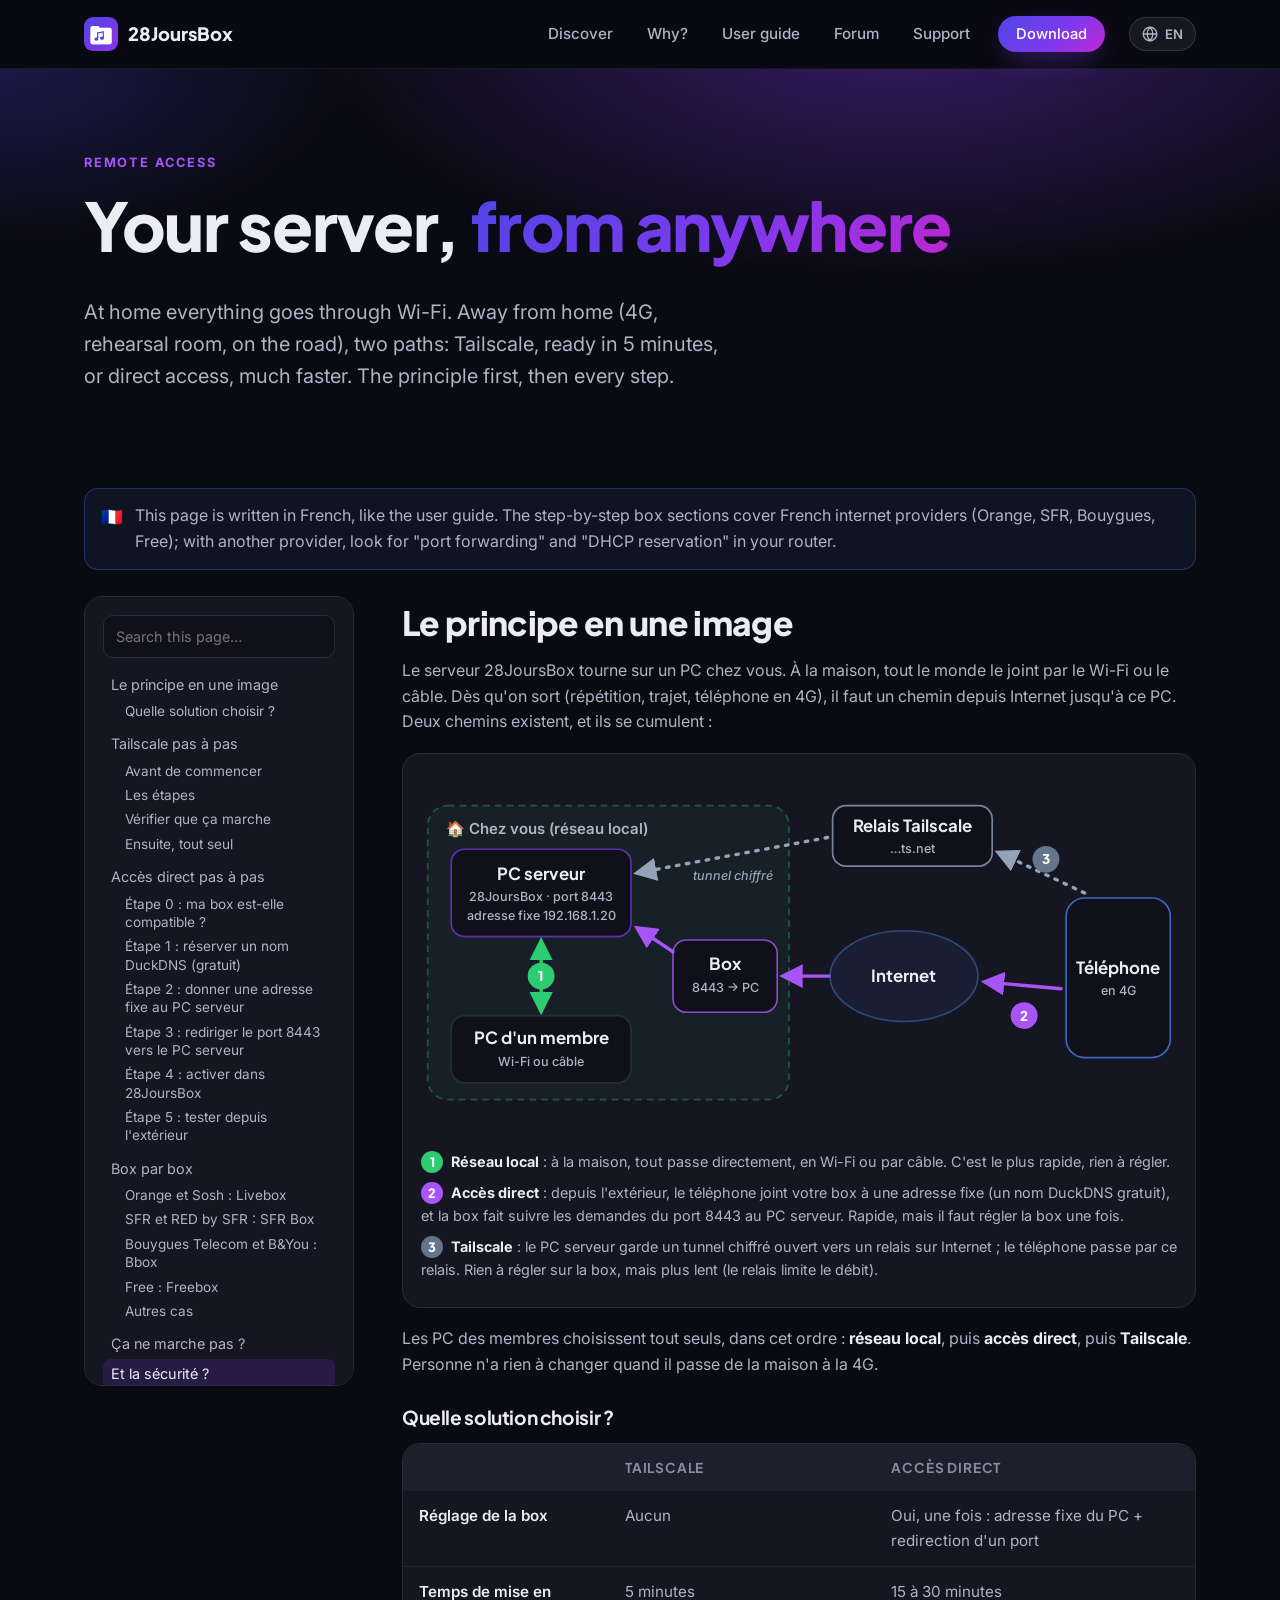
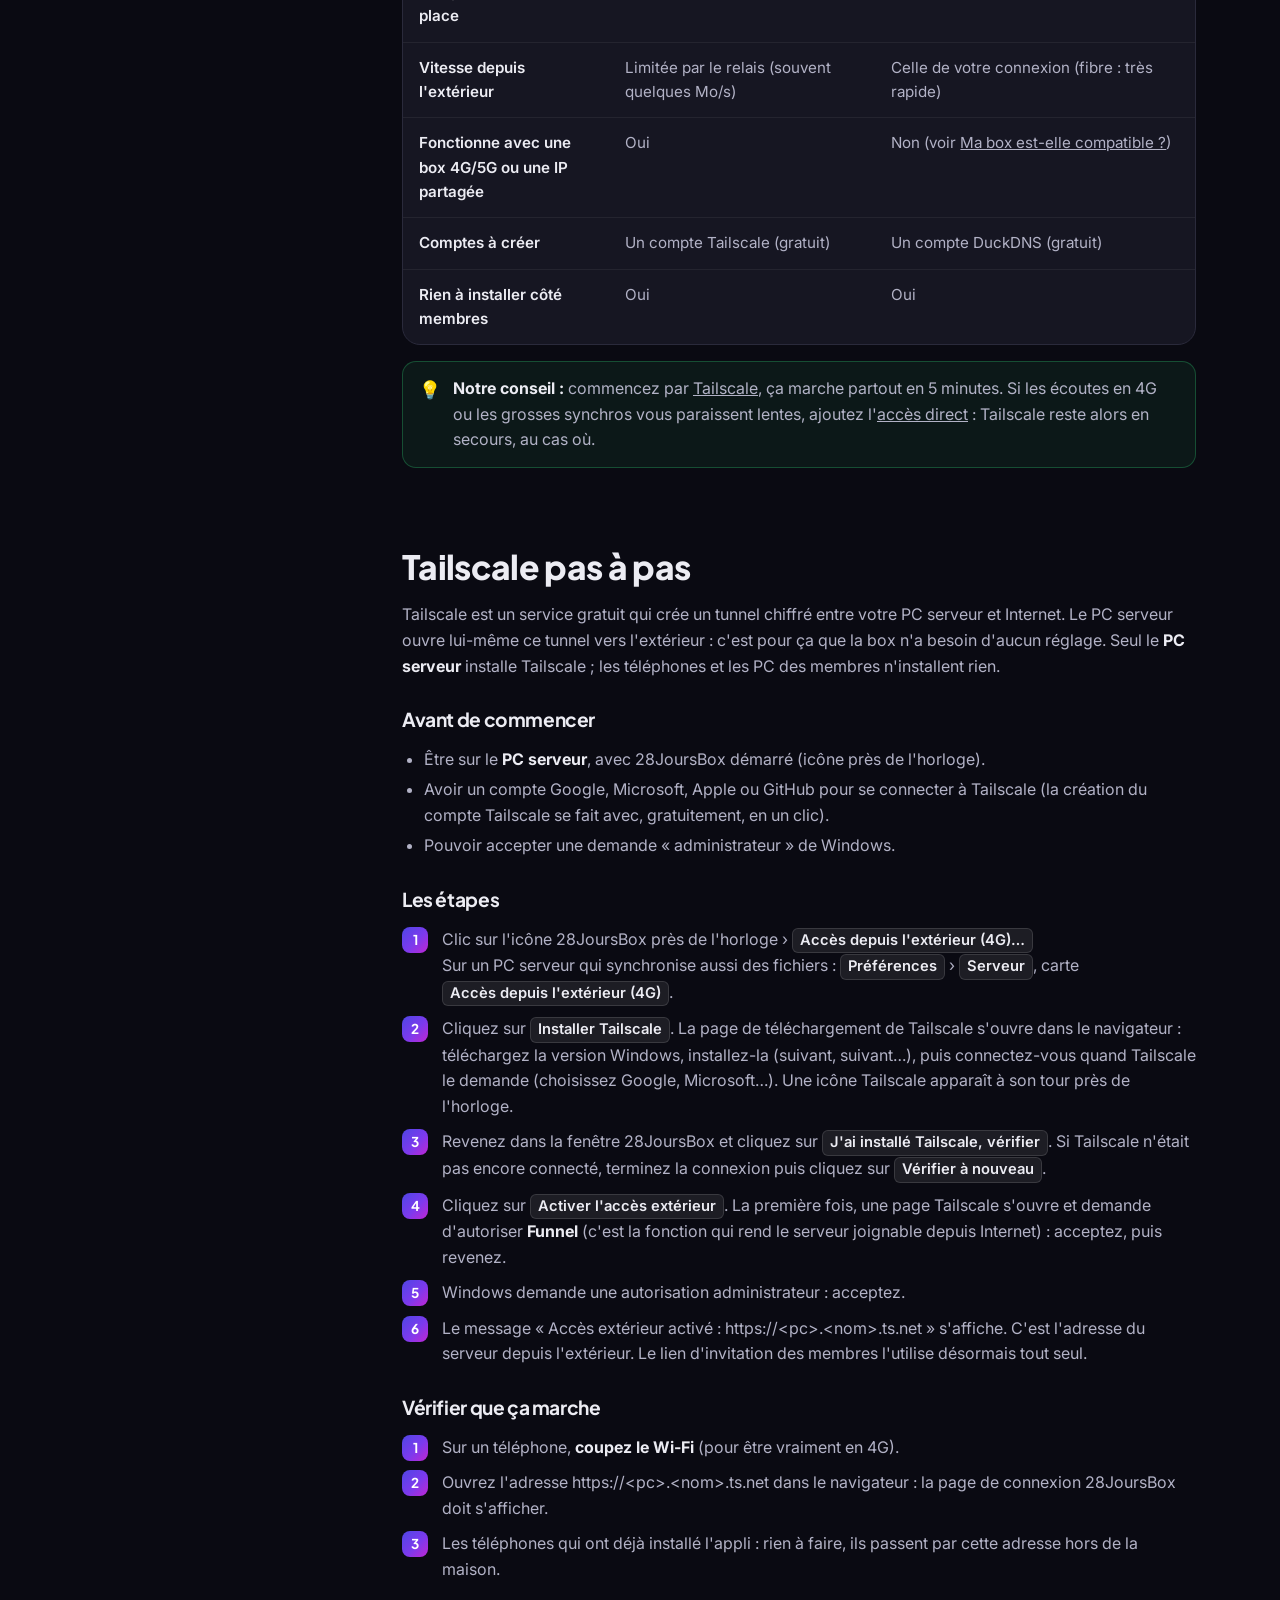
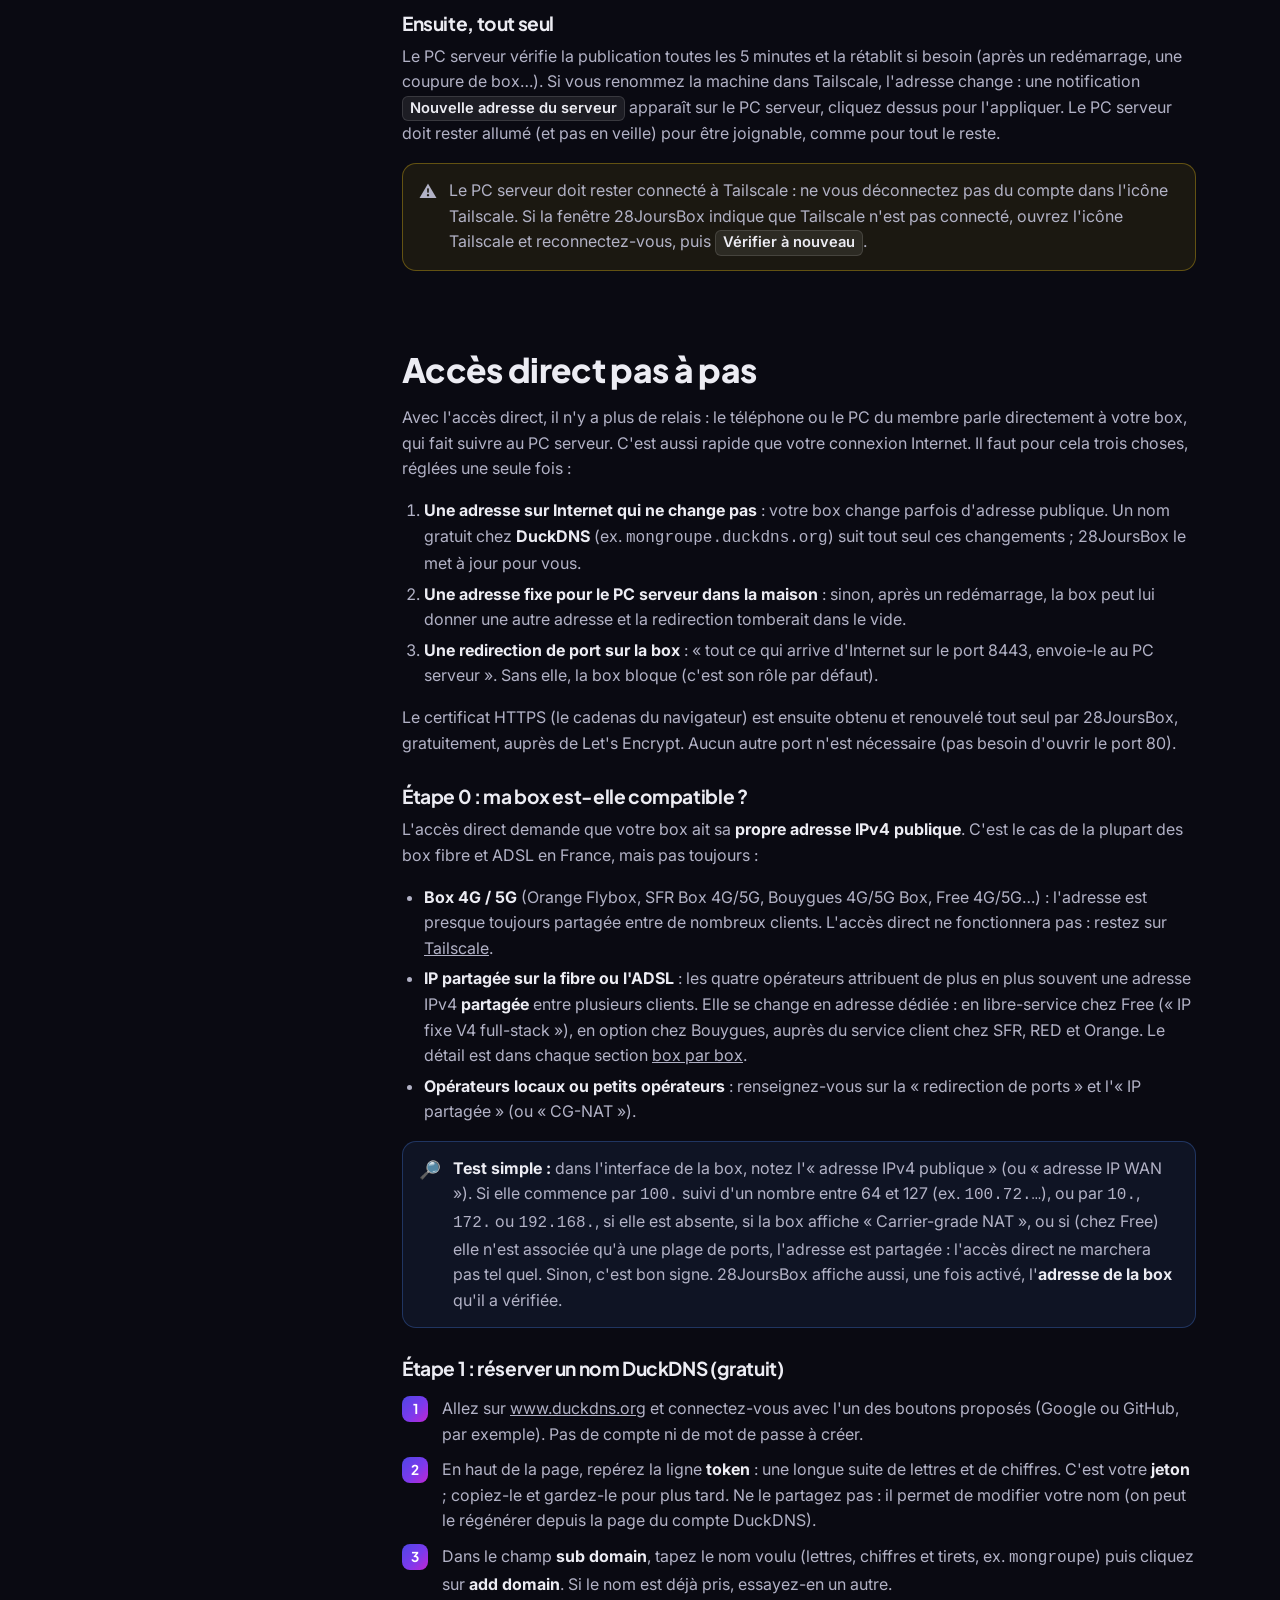
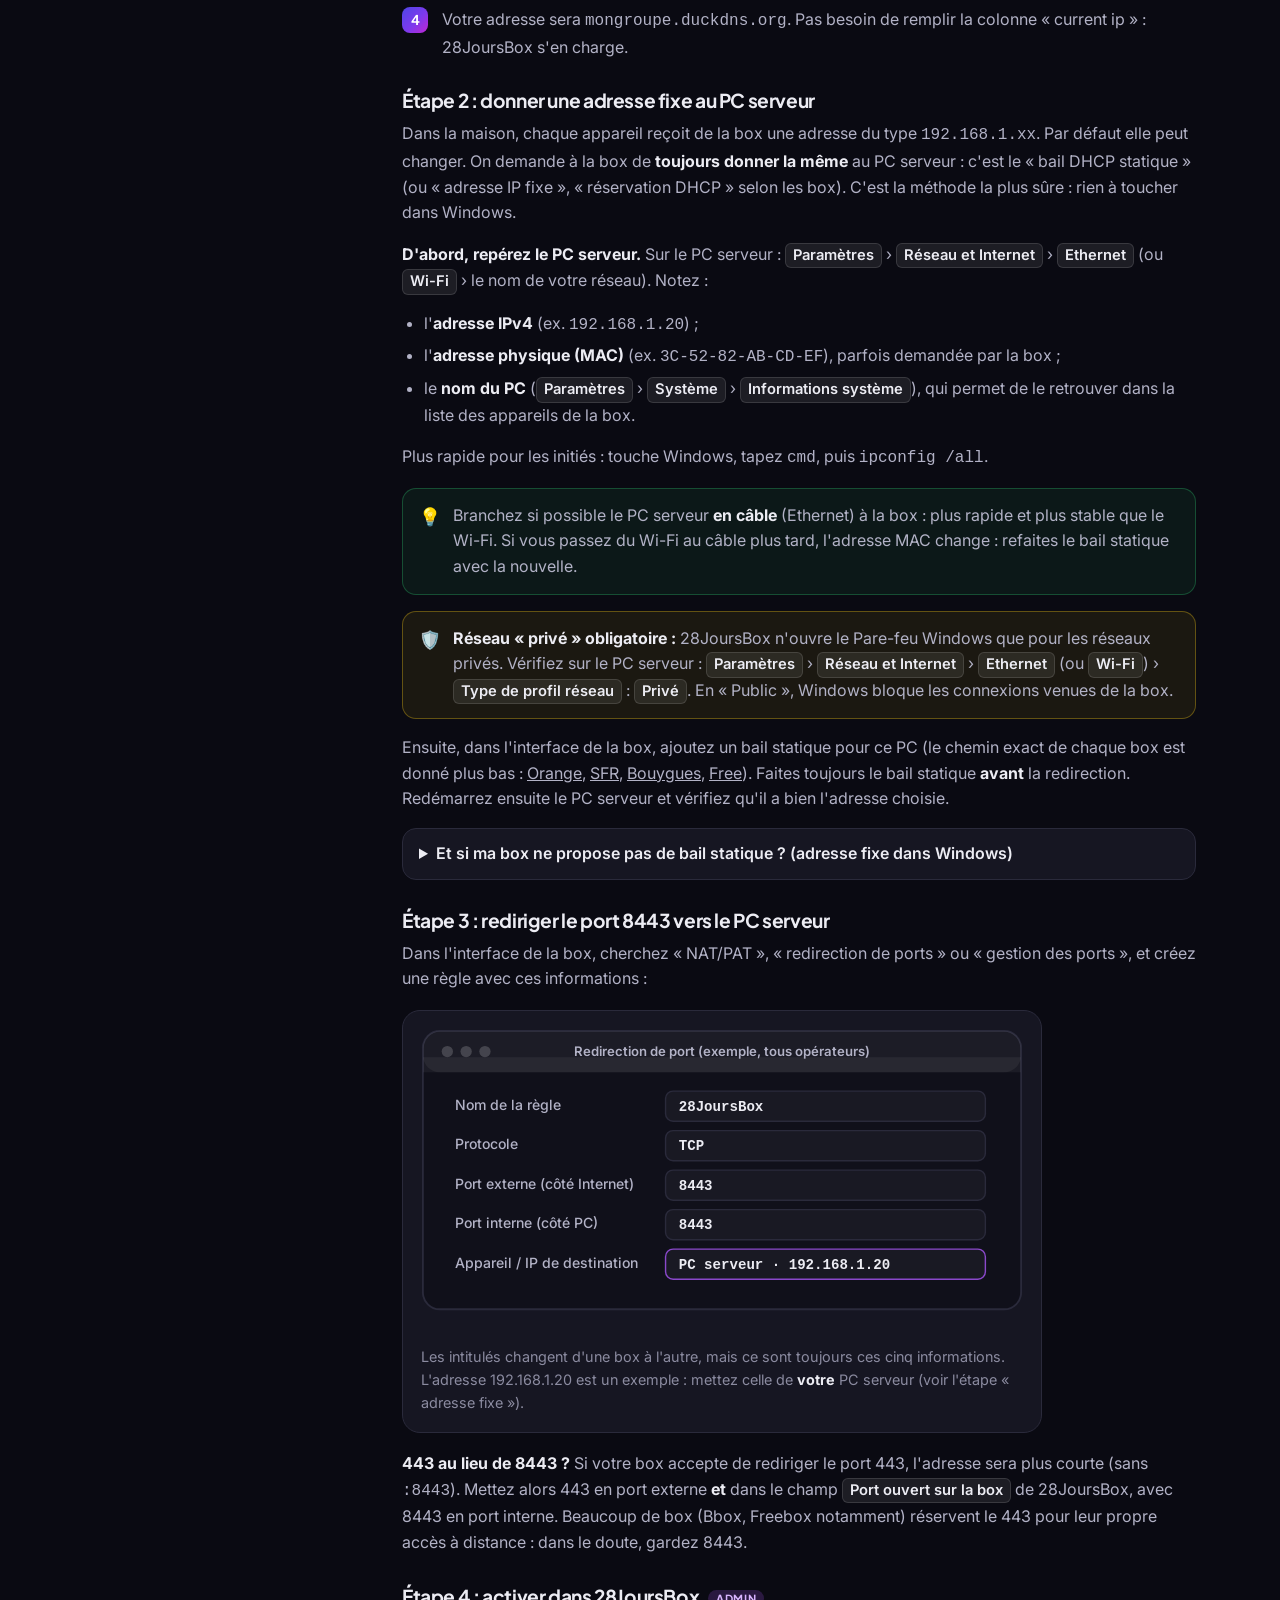
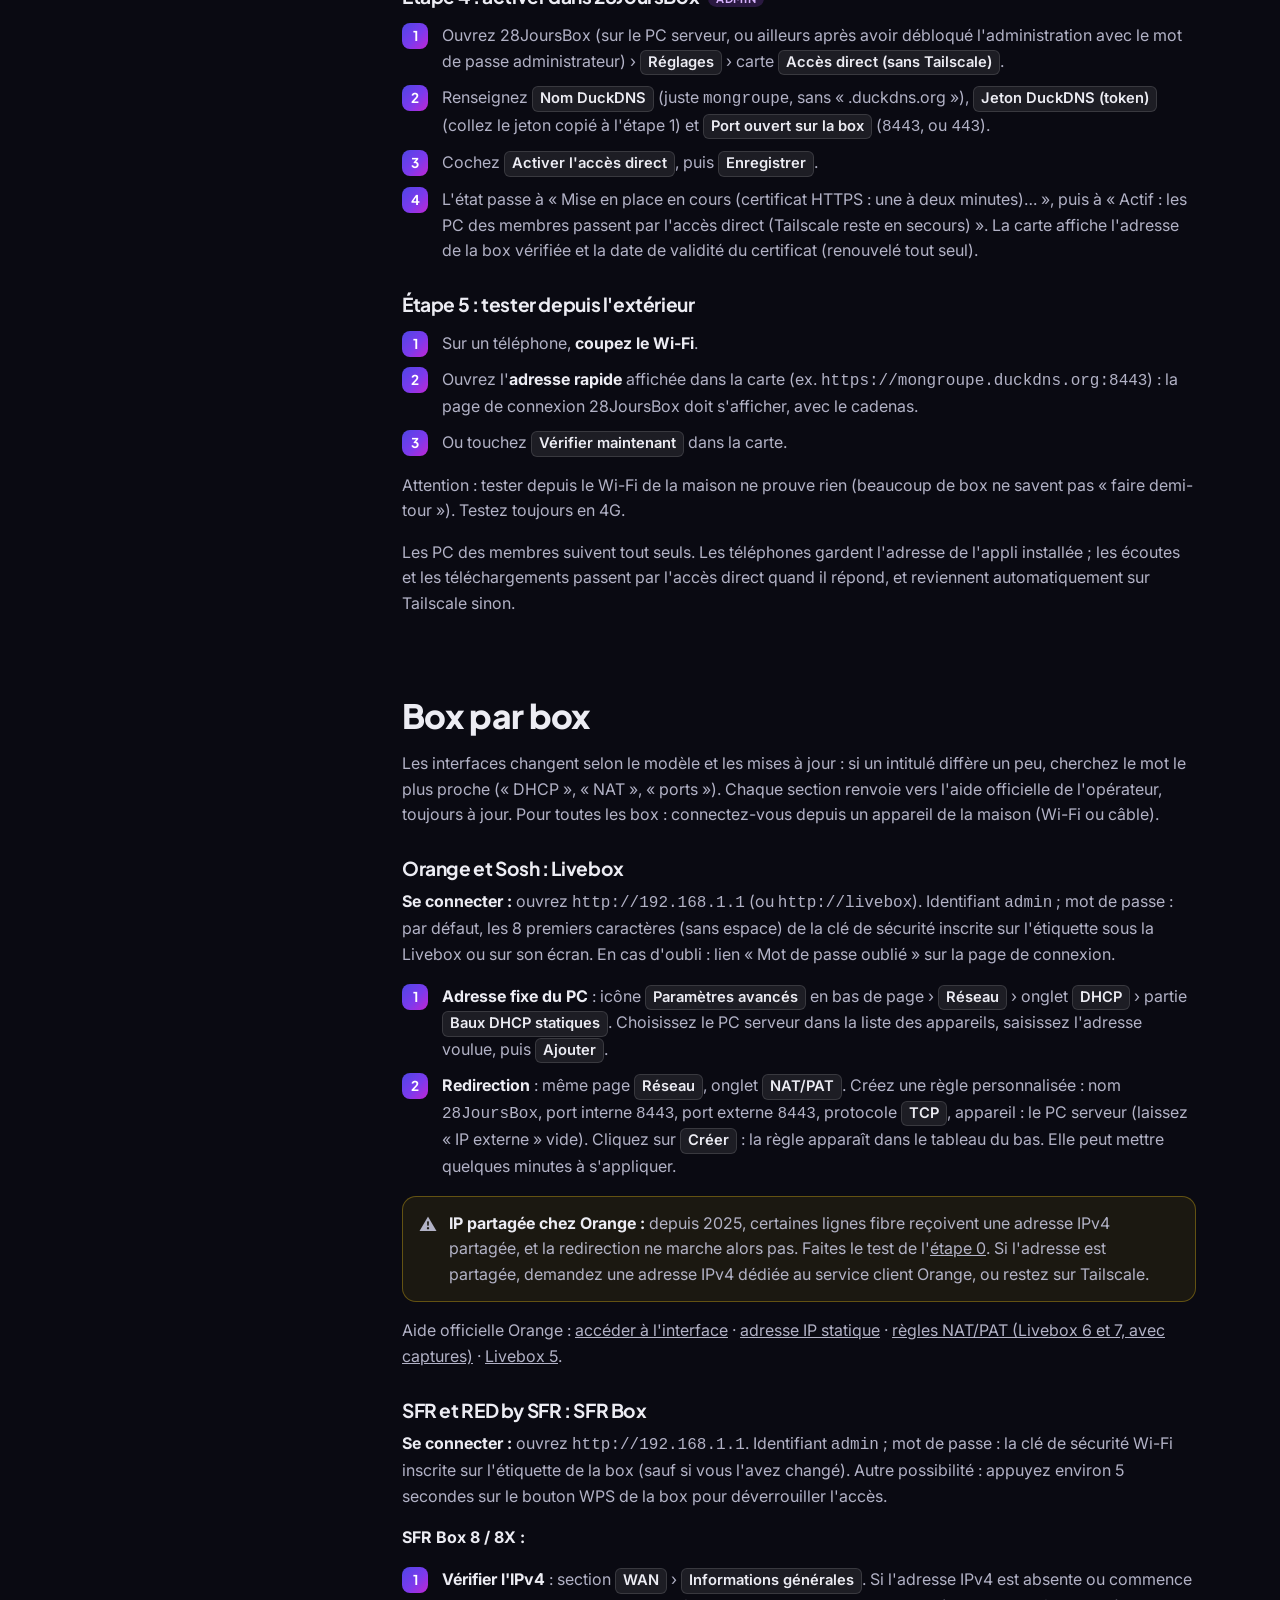
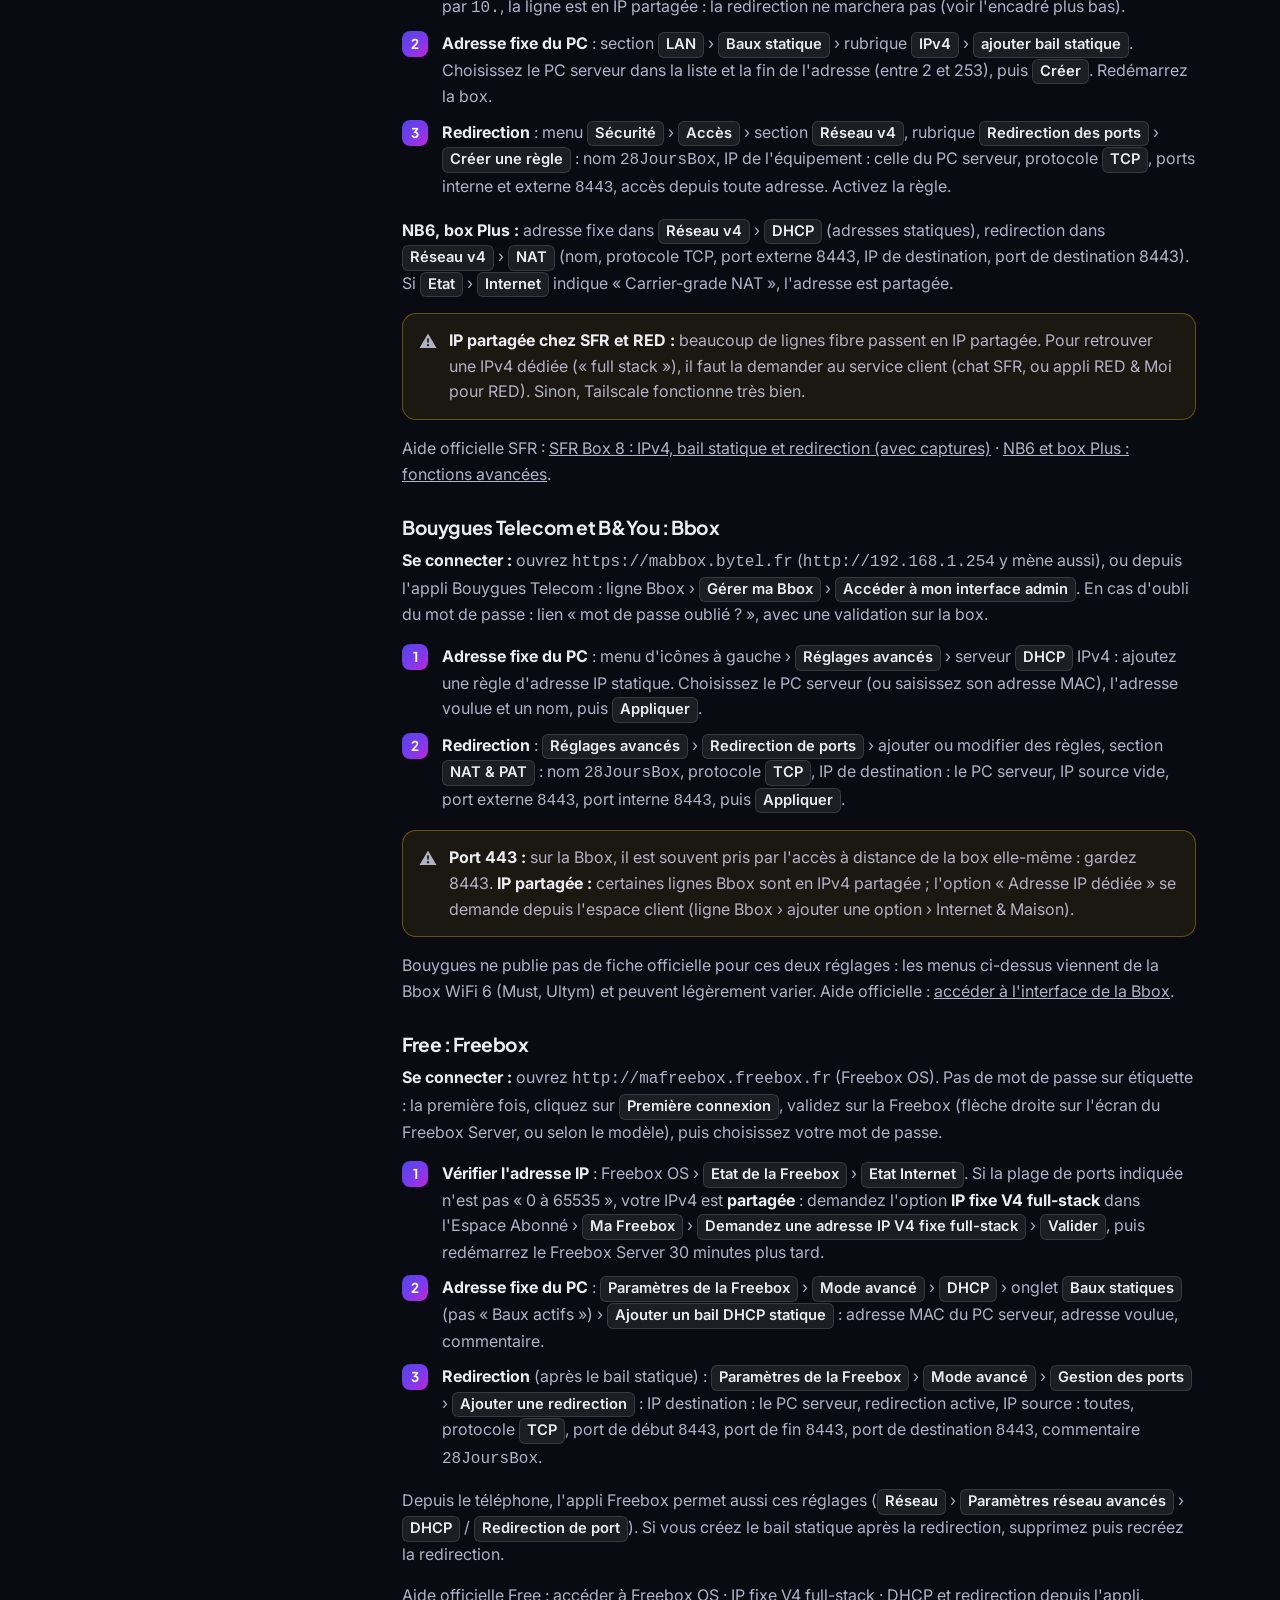
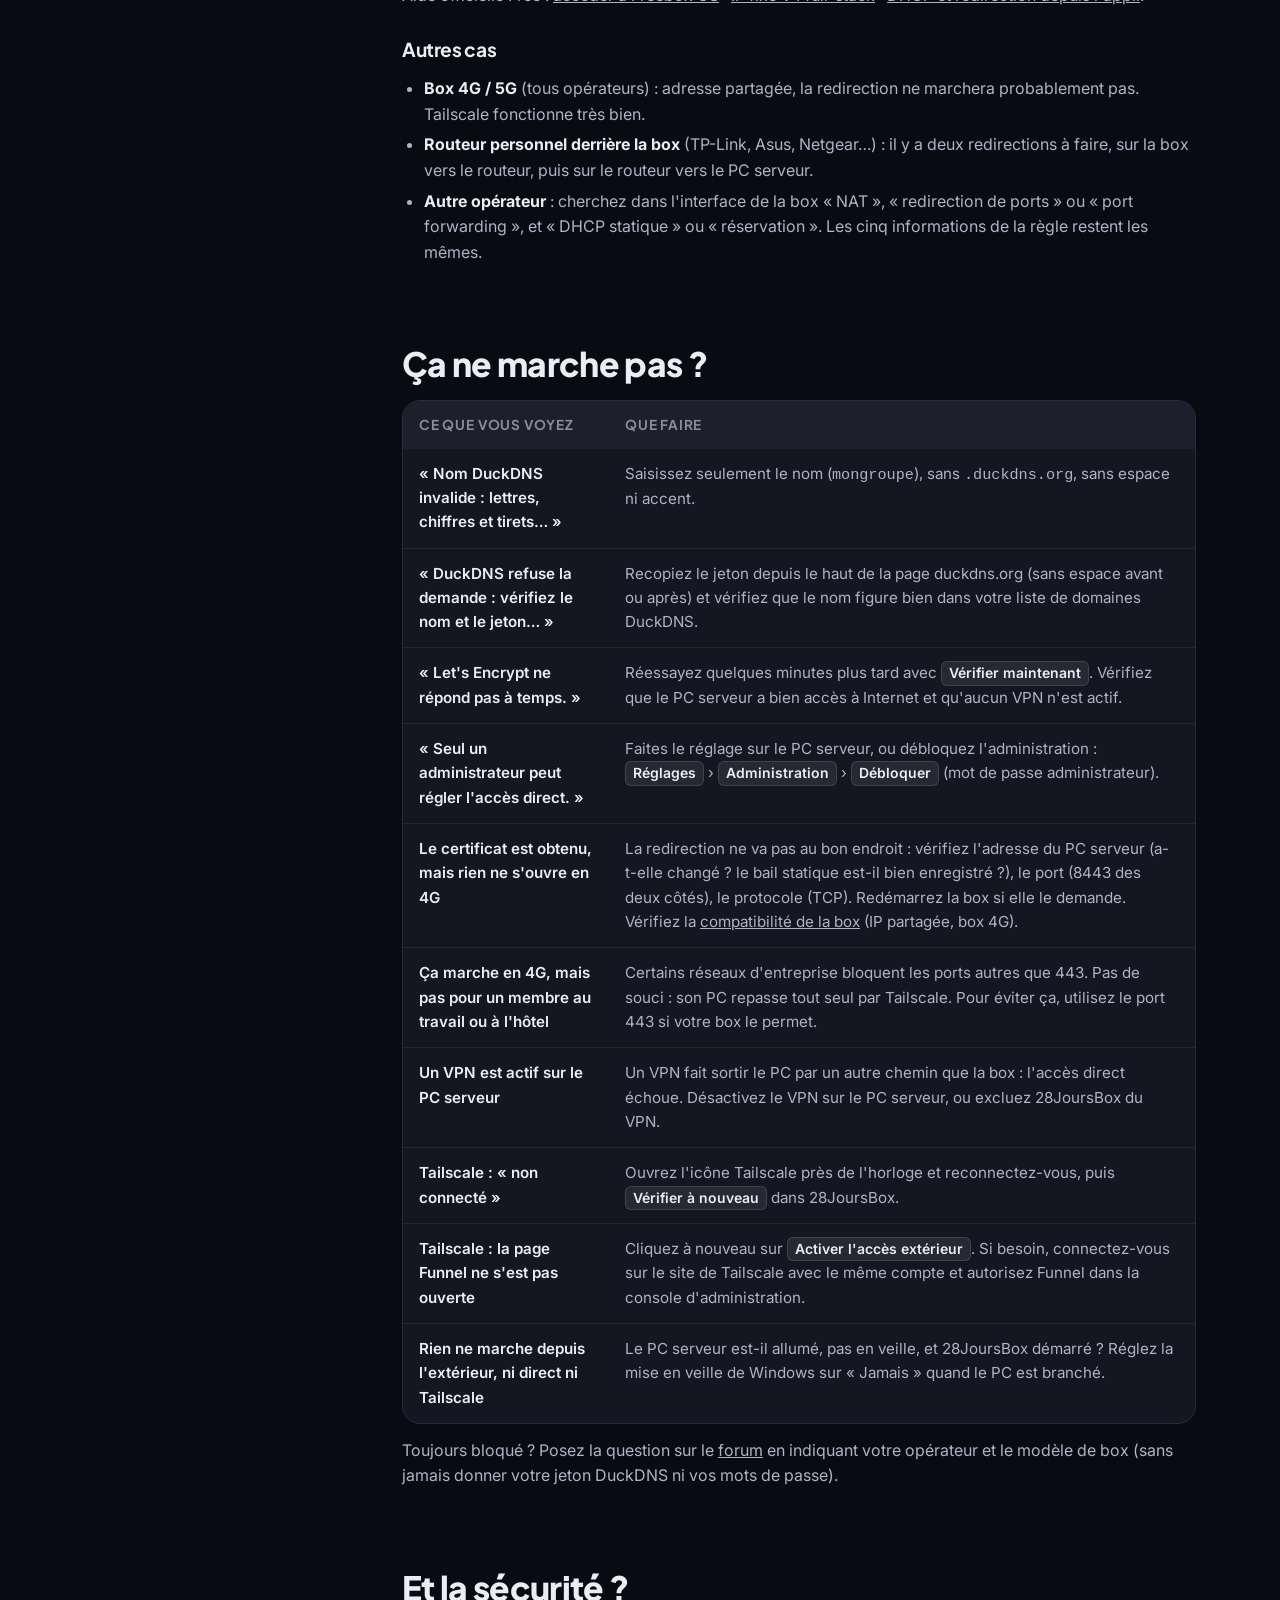
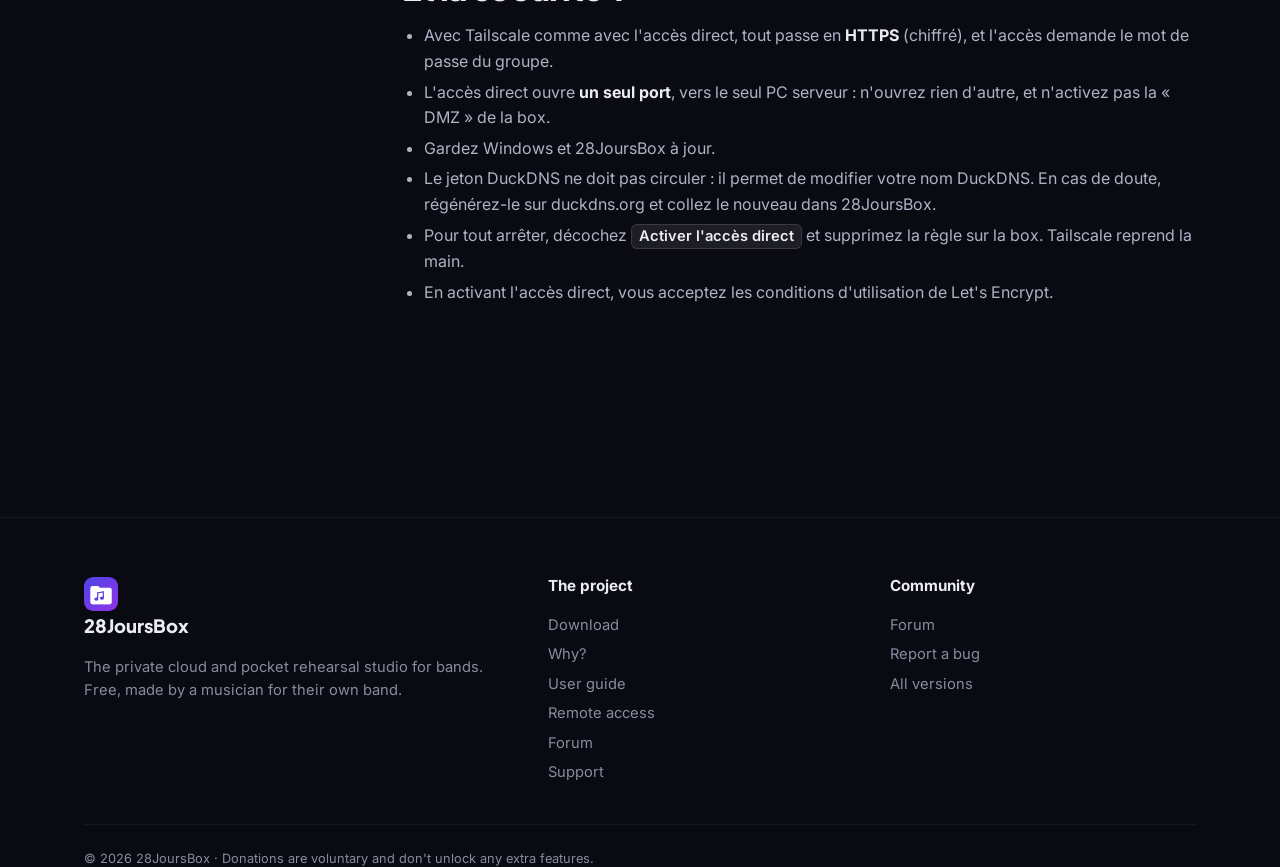
==== commit ad2b86ce: "Accueil : galerie de 12 vidéos muettes, une par fonctionnalité Co-Authored-By: Claude Opus 5.5 <nore" ====
--- a/acces-exterieur.html
+++ b/acces-exterieur.html
@@ -11,7 +11,7 @@
 <link href="https://fonts.googleapis.com" rel="preconnect"/>
 <link crossorigin="" href="https://fonts.gstatic.com" rel="preconnect"/>
 <link href="https://fonts.googleapis.com/css2?family=Inter:wght@400;500;600;700&amp;family=Plus+Jakarta+Sans:wght@700;800&amp;display=swap" rel="stylesheet"/>
-<link href="style.css?v=24" rel="stylesheet"/>
+<link href="style.css?v=25" rel="stylesheet"/>
 </head>
 <body>
 <nav class="nav">
@@ -311,7 +311,7 @@
 </div>
 </footer>
 <script src="config.js?v=10"></script>
-<script src="i18n.js?v=24"></script>
-<script src="site.js?v=24"></script><script src="guide.js?v=24"></script>
+<script src="i18n.js?v=25"></script>
+<script src="site.js?v=25"></script><script src="guide.js?v=25"></script>
 </body>
 </html>
--- a/style.css
+++ b/style.css
@@ -583,7 +583,8 @@
 .guide details.more summary { cursor: pointer; font-weight: 600; color: var(--text); }
 
 /* Vidéos de démonstration */
-.video-gallery { display: flex; flex-wrap: wrap; justify-content: center; gap: 28px; }
-.video-gallery figure { margin: 0; width: min(340px, 100%); }
+.video-gallery { display: grid; grid-template-columns: repeat(auto-fill, minmax(220px, 1fr)); gap: 26px; }
+.video-gallery figure { margin: 0; }
+@media (max-width: 560px) { .video-gallery { grid-template-columns: repeat(2, 1fr); gap: 14px; } .video-gallery video { border-radius: 16px; } .video-gallery figcaption { font-size: .82rem; } }
 .video-gallery video { display: block; width: 100%; height: auto; border-radius: 26px; background: #0e0c1e; box-shadow: 0 30px 60px -25px rgba(0,0,0,.9), 0 0 0 1px var(--border); }
 .video-gallery figcaption { margin-top: 14px; text-align: center; color: var(--text-2); font-size: .92rem; line-height: 1.4; }
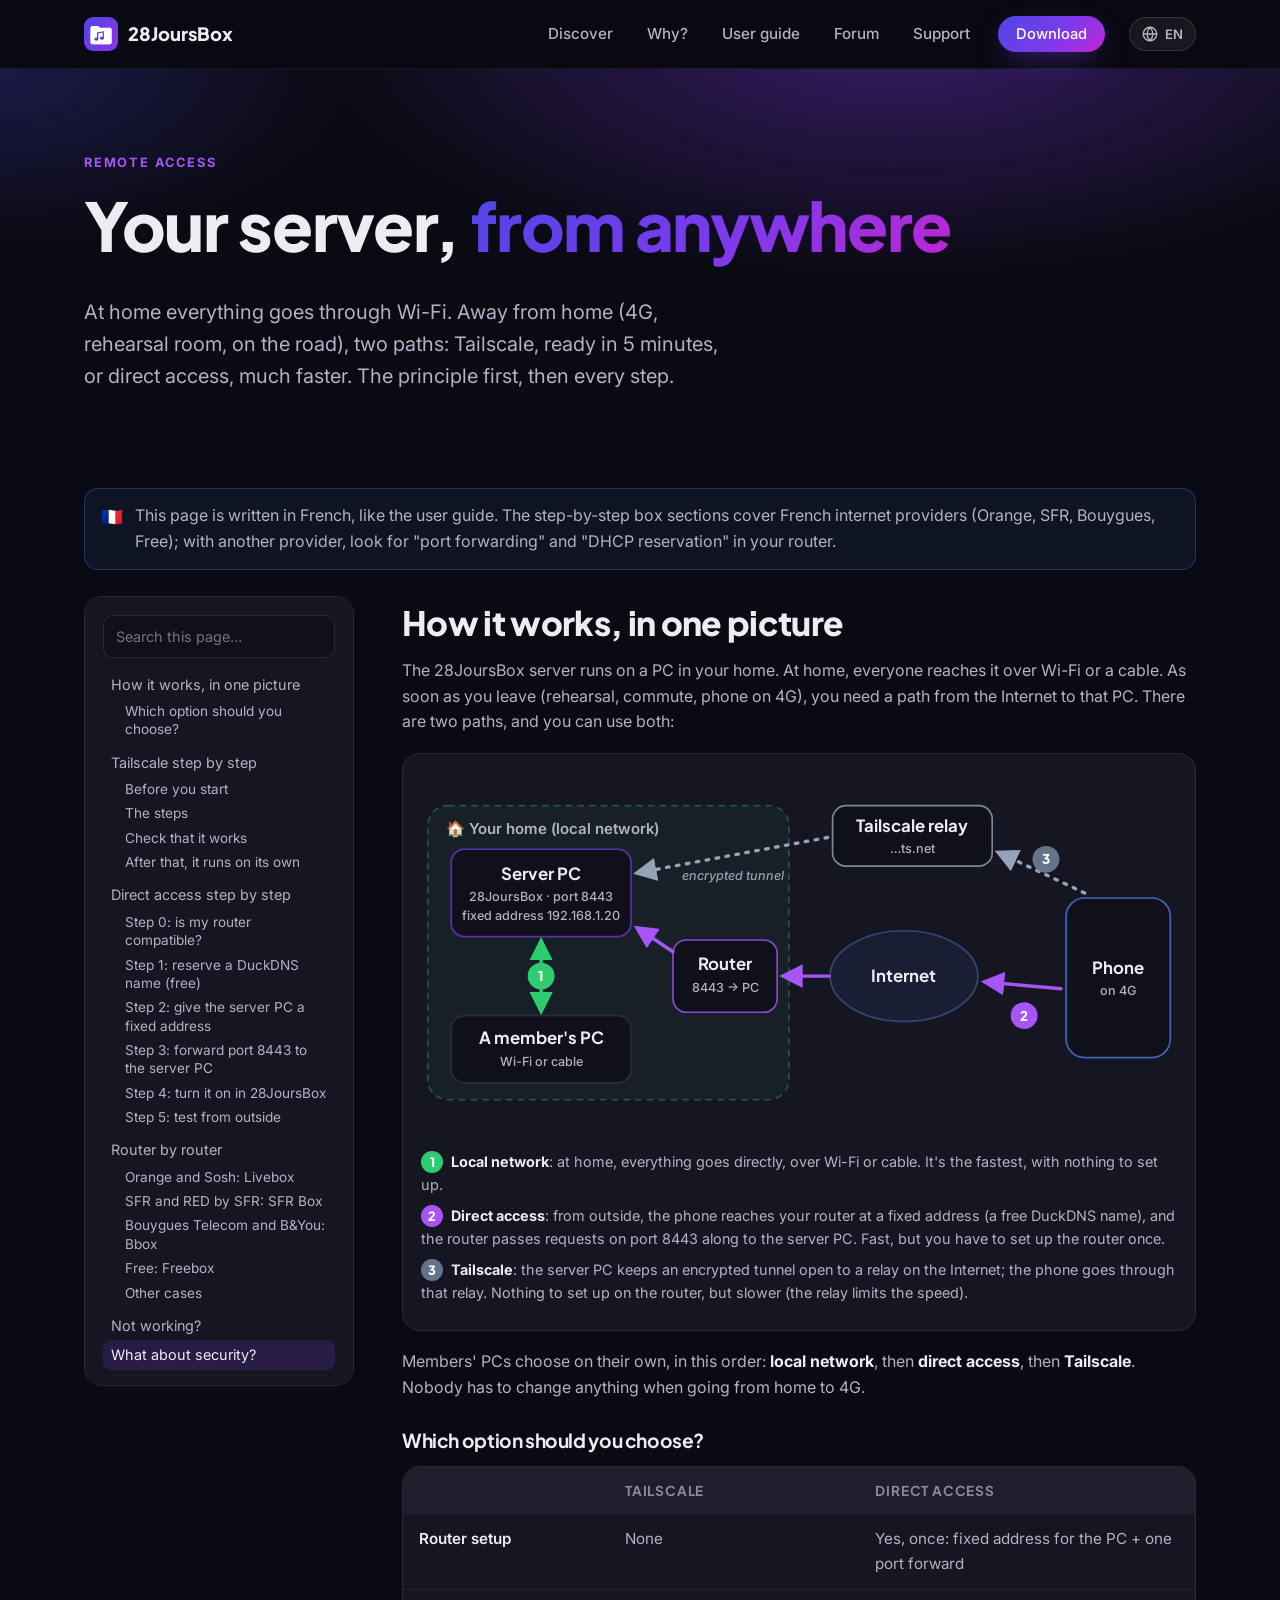
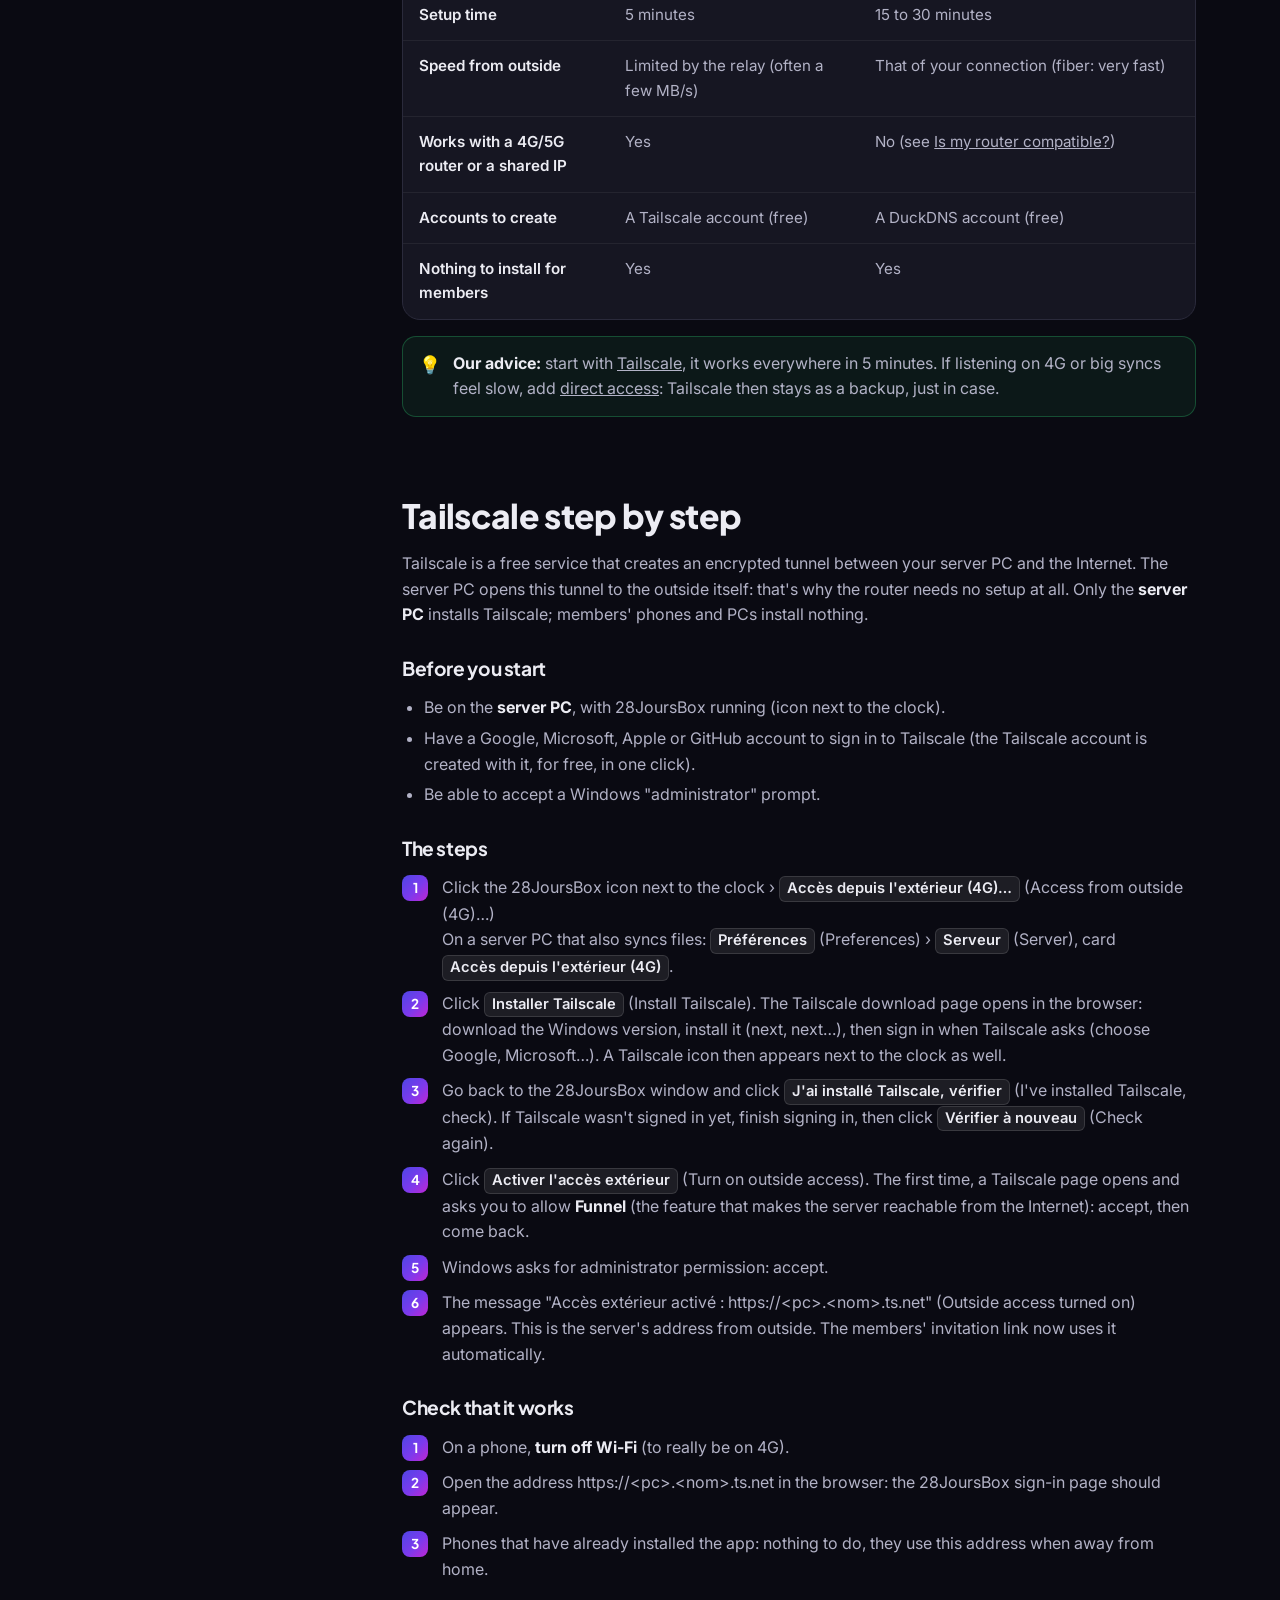
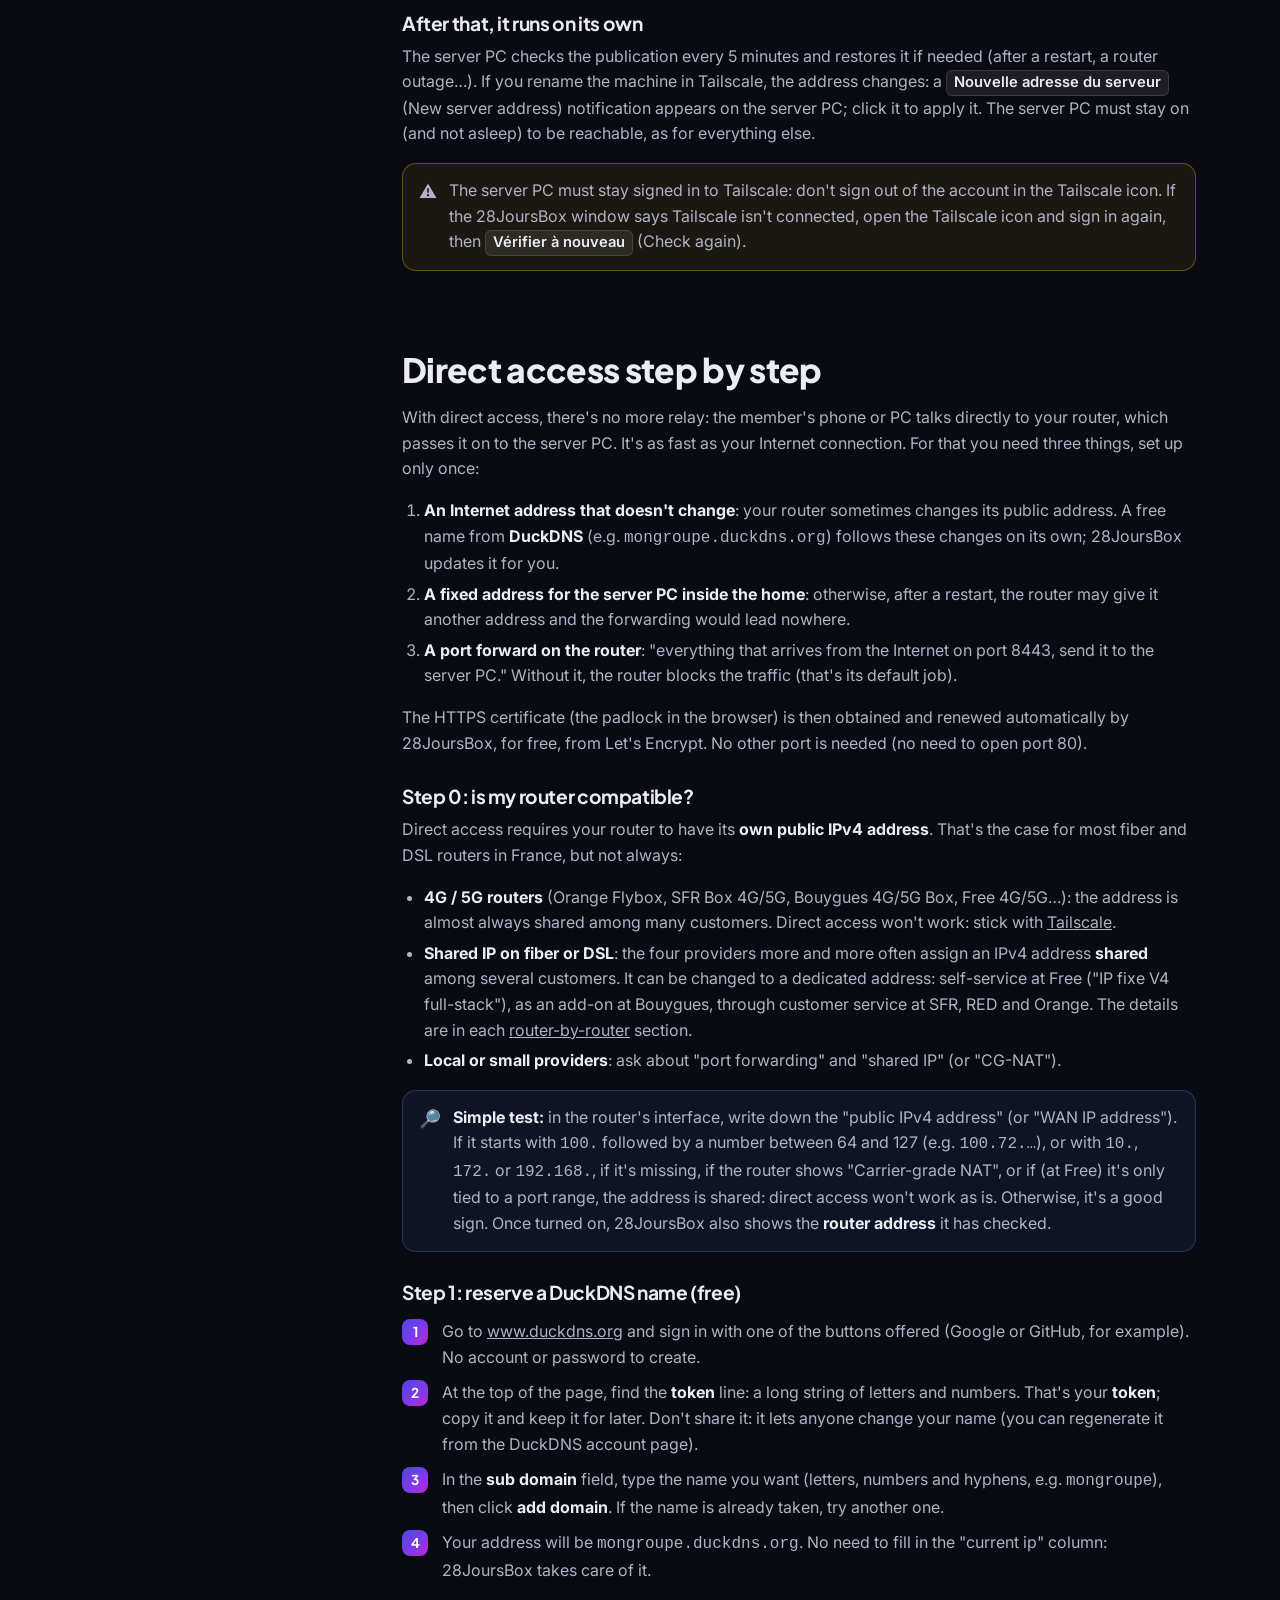
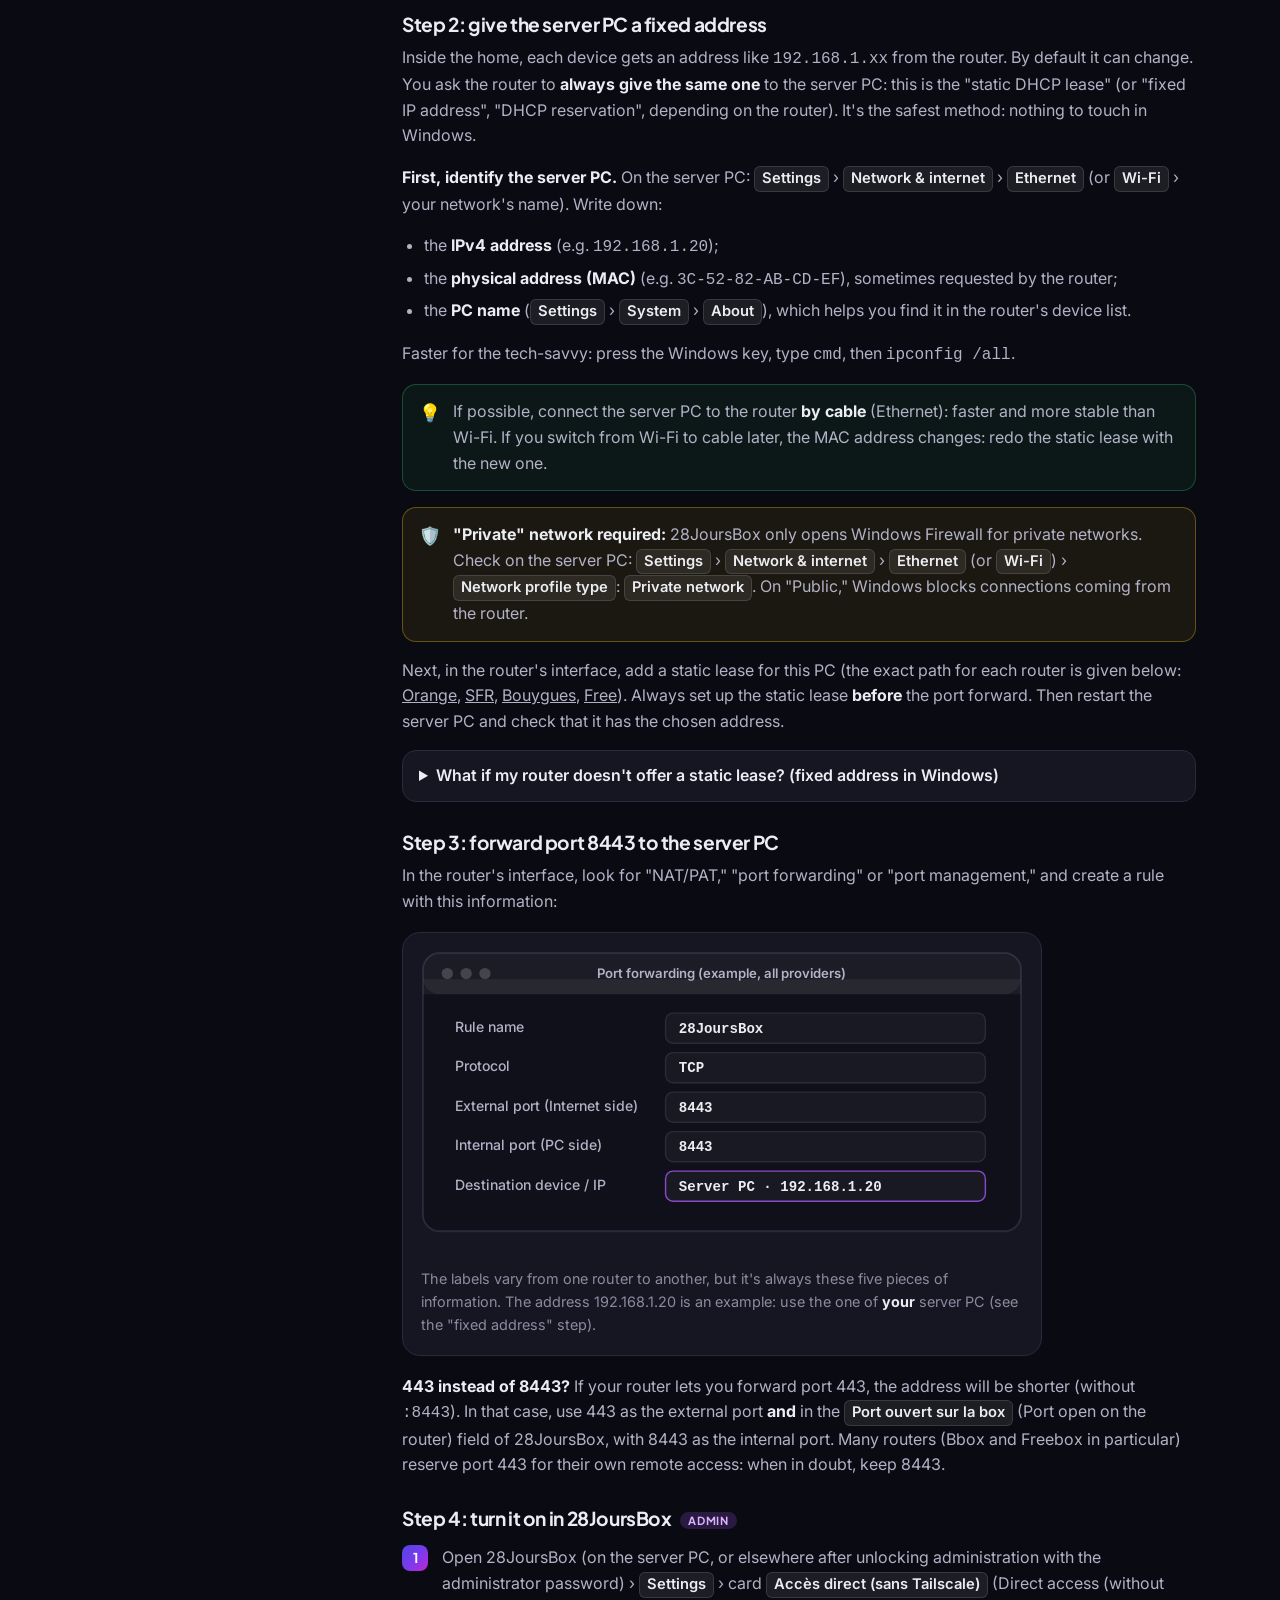
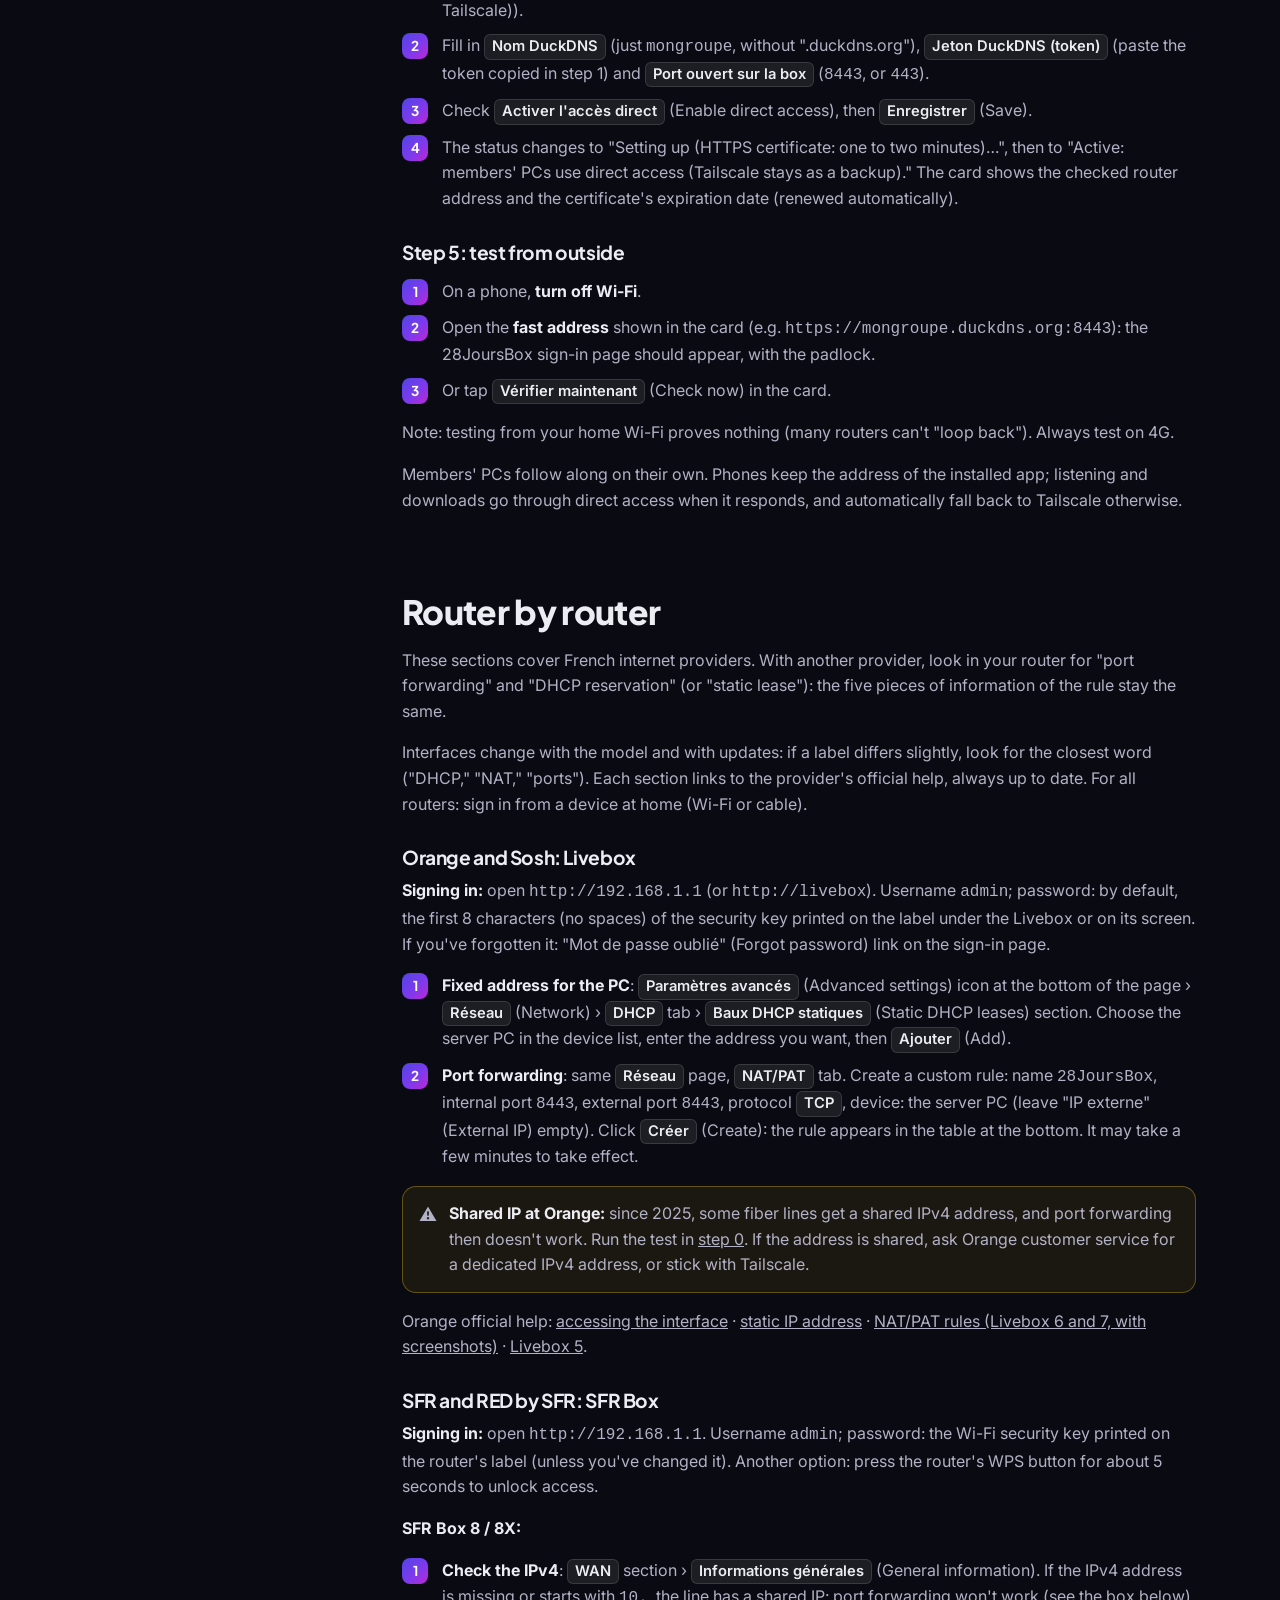
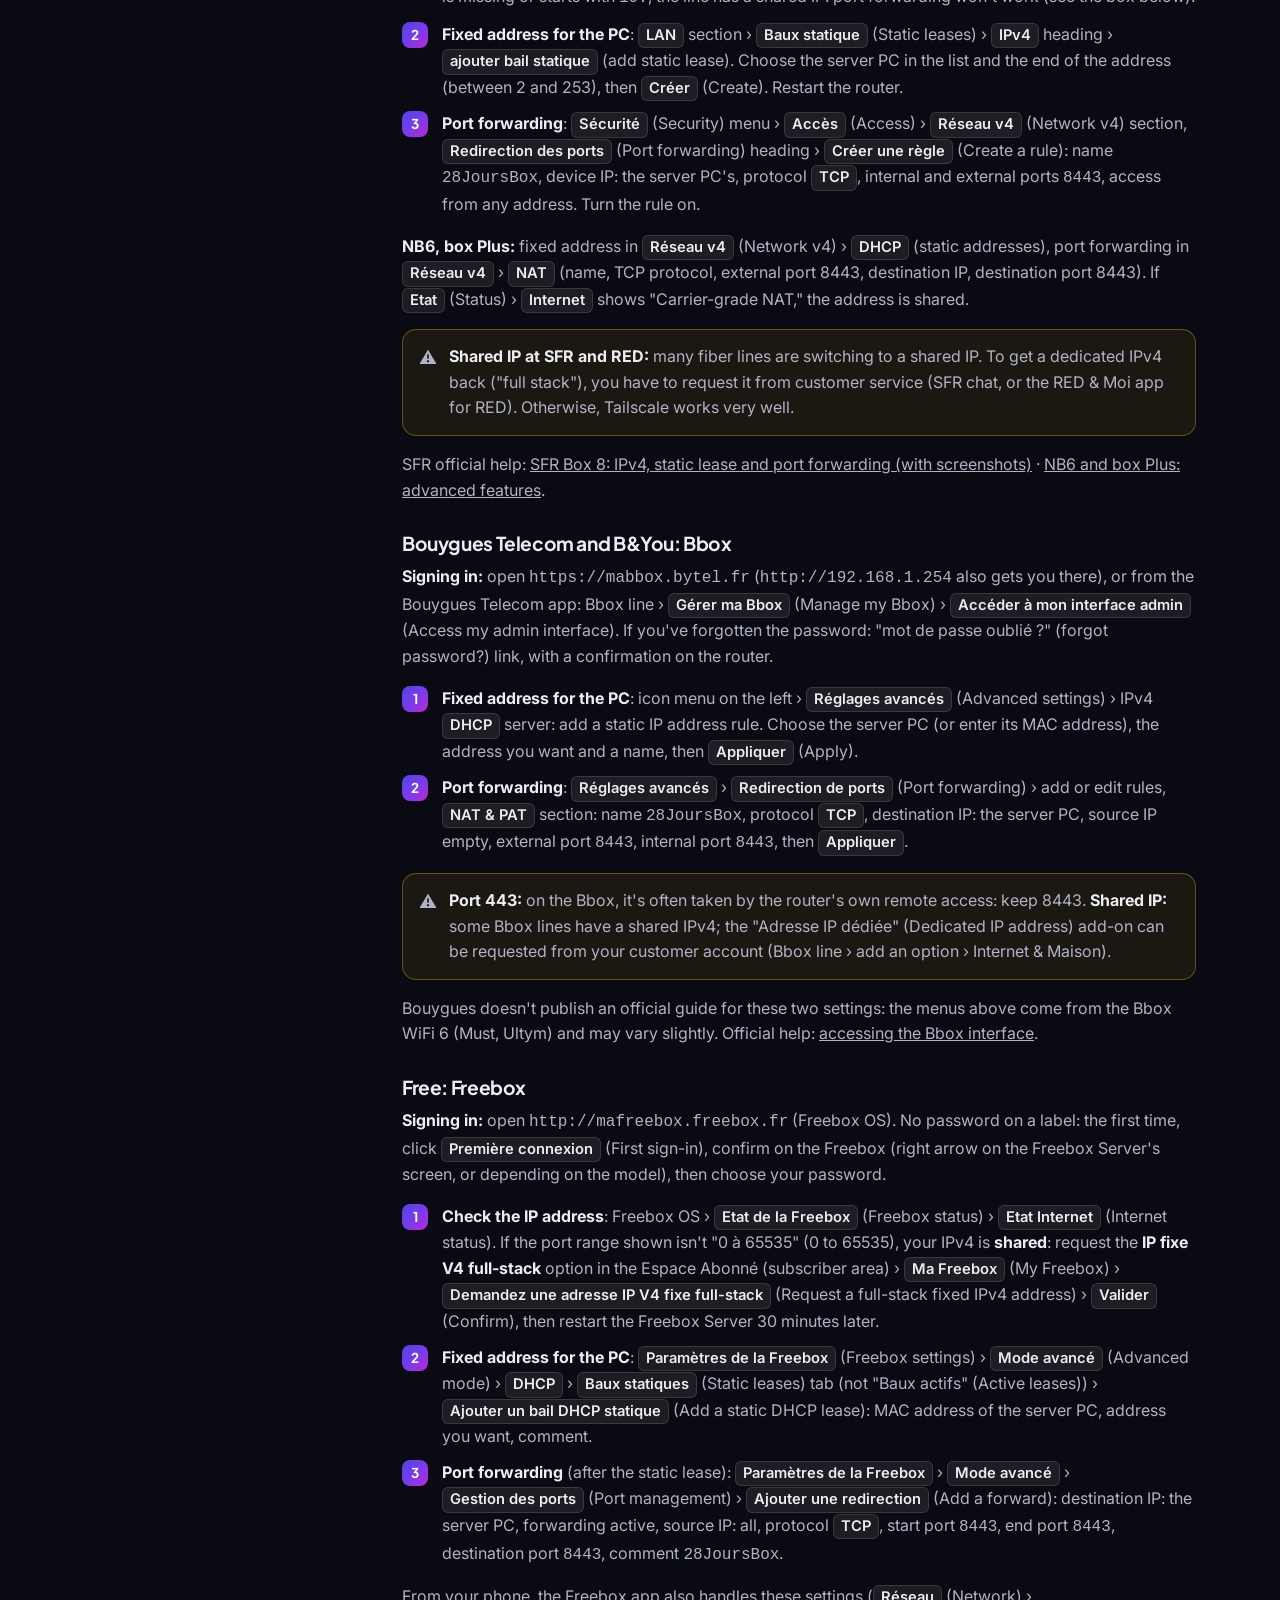
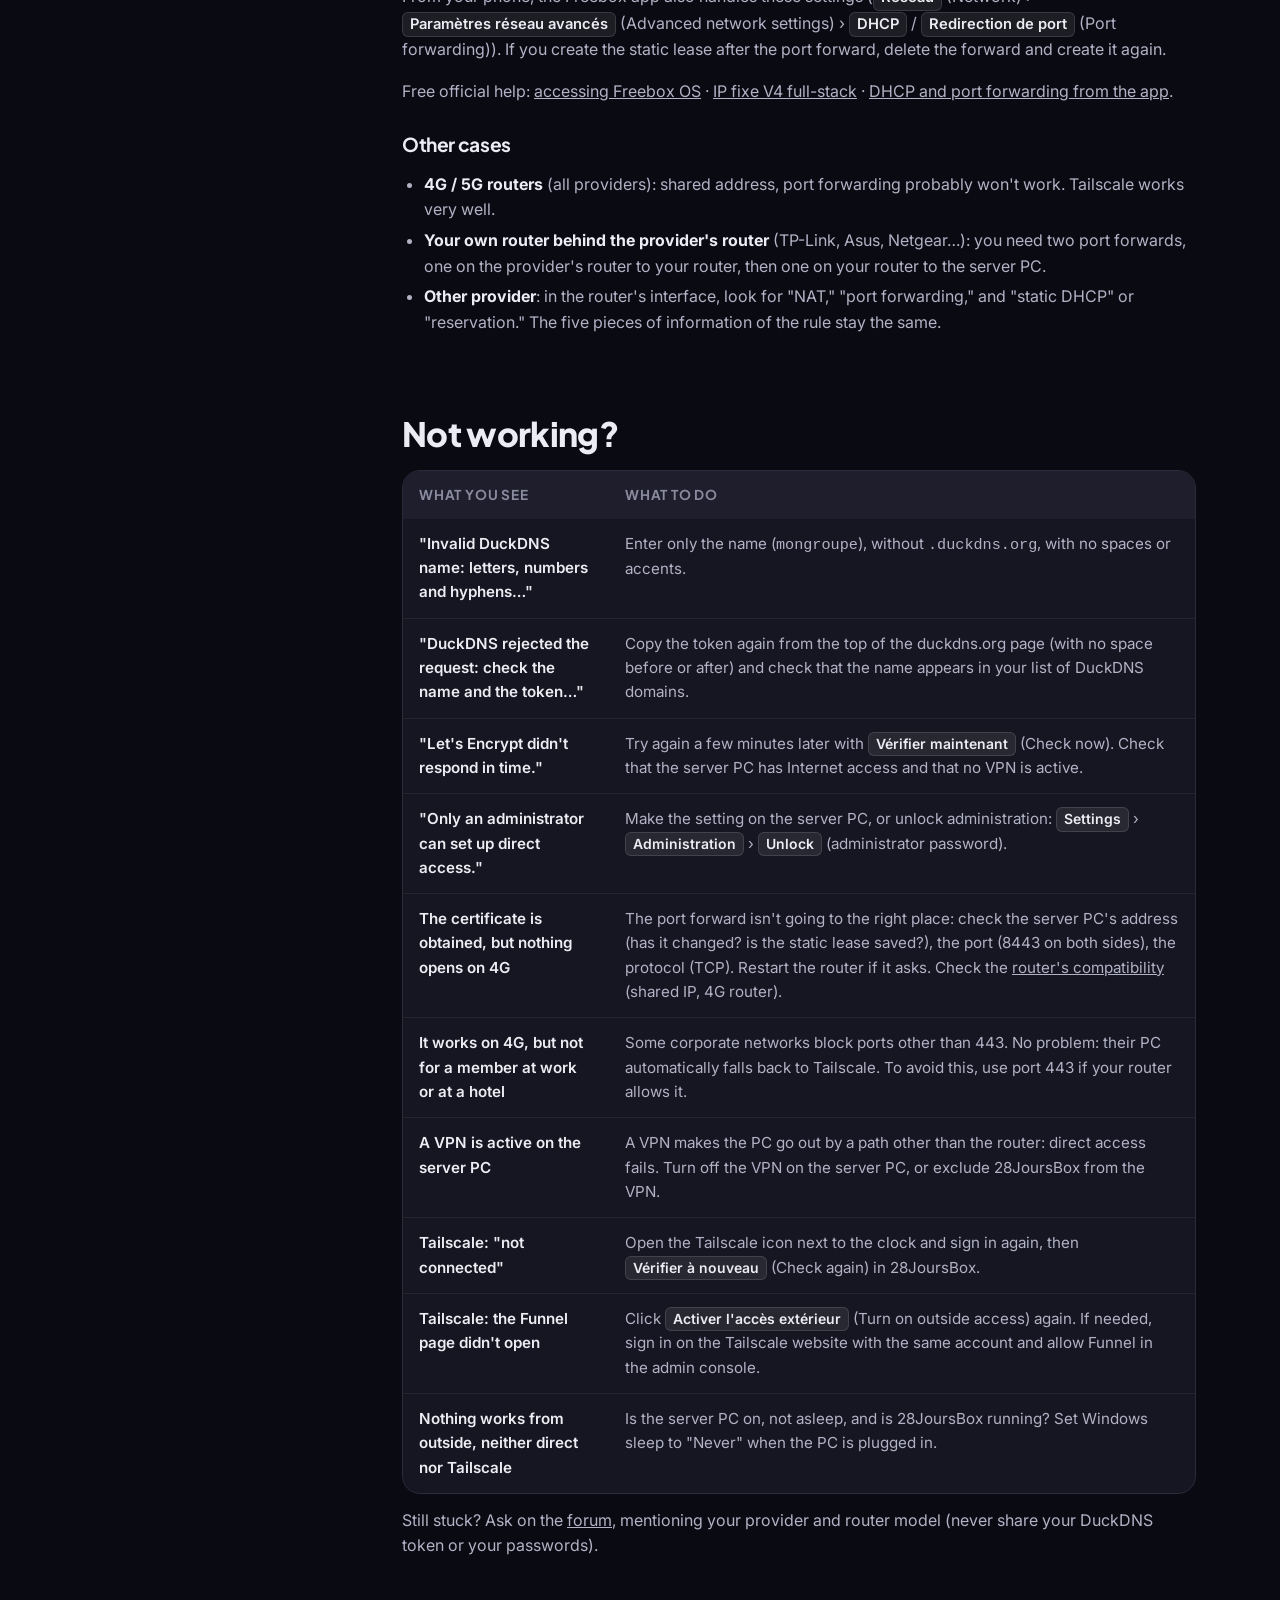
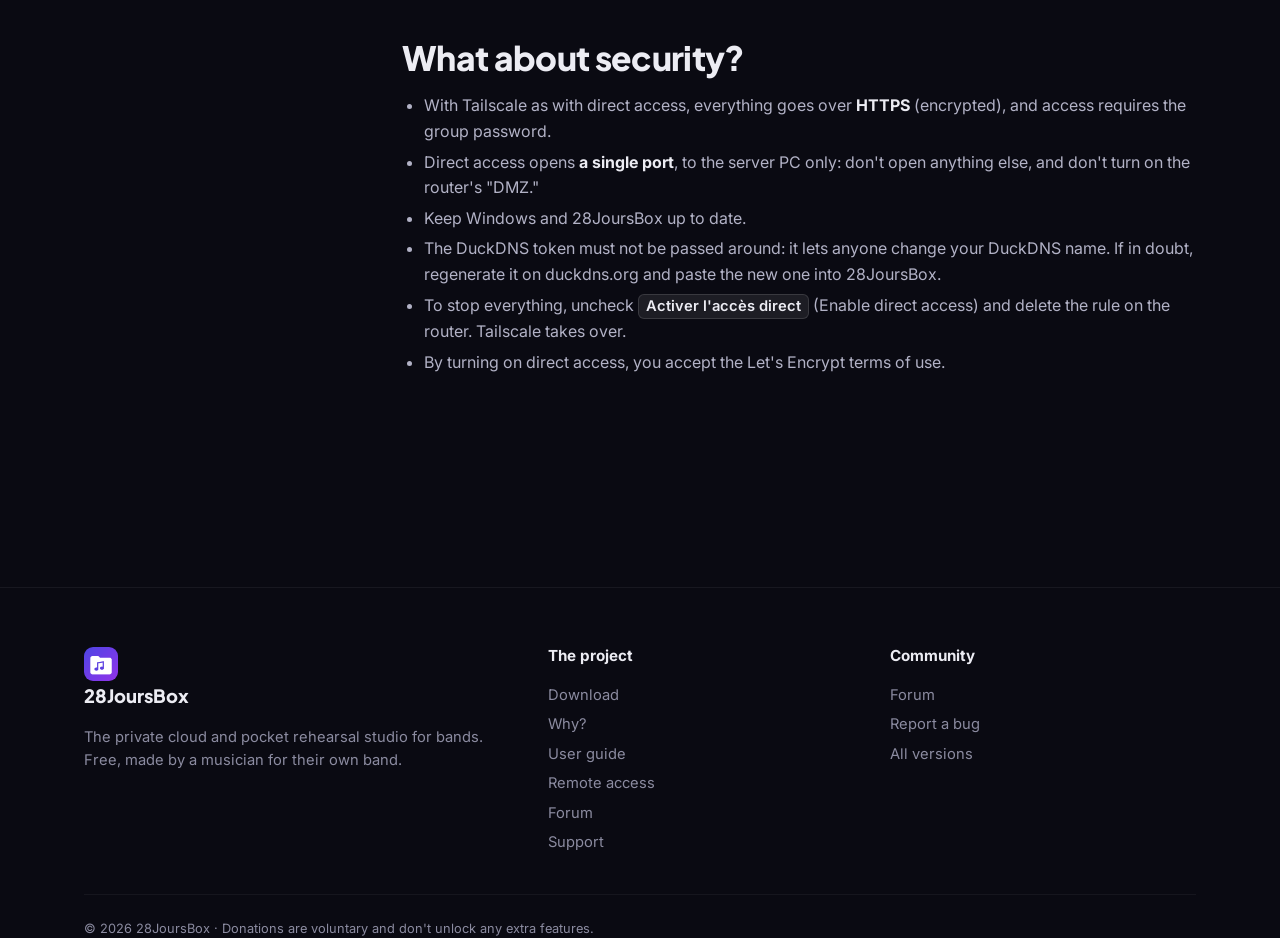
==== commit c9bd6776: "Mode d'emploi et page d'accès en anglais (français conservé sur /fr/), sans mention du lexique Co-Au" ====
--- a/acces-exterieur.html
+++ b/acces-exterieur.html
@@ -11,7 +11,7 @@
 <link href="https://fonts.googleapis.com" rel="preconnect"/>
 <link crossorigin="" href="https://fonts.gstatic.com" rel="preconnect"/>
 <link href="https://fonts.googleapis.com/css2?family=Inter:wght@400;500;600;700&amp;family=Plus+Jakarta+Sans:wght@700;800&amp;display=swap" rel="stylesheet"/>
-<link href="style.css?v=25" rel="stylesheet"/>
+<link href="style.css?v=28" rel="stylesheet"/>
 </head>
 <body>
 <nav class="nav">
@@ -36,14 +36,14 @@
 <nav aria-label="Sommaire" class="toc"><details open=""><summary data-i18n="guide_toc">Contents</summary>
 <input data-i18n-placeholder="guide_search" id="toc-search" placeholder="Search this page…" type="search"/>
 <p class="muted" data-i18n="guide_nores" hidden="" id="toc-nores">No result.</p>
-<ol><li><a href="#principe">Le principe en une image</a><ol><li><a href="#choisir">Quelle solution choisir ?</a></li></ol></li><li><a href="#tailscale">Tailscale pas à pas</a><ol><li><a href="#ts-avant">Avant de commencer</a></li><li><a href="#ts-etapes">Les étapes</a></li><li><a href="#ts-tester">Vérifier que ça marche</a></li><li><a href="#ts-ensuite">Ensuite, tout seul</a></li></ol></li><li><a href="#direct">Accès direct pas à pas</a><ol><li><a href="#direct-verifier">Étape 0 : ma box est-elle compatible ?</a></li><li><a href="#duckdns">Étape 1 : réserver un nom DuckDNS (gratuit)</a></li><li><a href="#ip-fixe">Étape 2 : donner une adresse fixe au PC serveur</a></li><li><a href="#redirection">Étape 3 : rediriger le port 8443 vers le PC serveur</a></li><li><a href="#activer">Étape 4 : activer dans 28JoursBox</a></li><li><a href="#tester">Étape 5 : tester depuis l'extérieur</a></li></ol></li><li><a href="#box">Box par box</a><ol><li><a href="#box-orange">Orange et Sosh : Livebox</a></li><li><a href="#box-sfr">SFR et RED by SFR : SFR Box</a></li><li><a href="#box-bouygues">Bouygues Telecom et B&amp;You : Bbox</a></li><li><a href="#box-free">Free : Freebox</a></li><li><a href="#box-autres">Autres cas</a></li></ol></li><li><a href="#depannage-acces">Ça ne marche pas ?</a></li><li><a href="#securite-acces">Et la sécurité ?</a></li></ol></details></nav>
-<article class="guide acces" lang="fr"><section id="principe">
-<h2>Le principe en une image</h2>
-<p>Le serveur 28JoursBox tourne sur un PC chez vous. À la maison, tout le monde le joint par le Wi-Fi ou le câble. Dès qu'on sort (répétition, trajet, téléphone en 4G), il faut un chemin depuis Internet jusqu'à ce PC. Deux chemins existent, et ils se cumulent :</p>
+<ol><li><a href="#principe">How it works, in one picture</a><ol><li><a href="#choisir">Which option should you choose?</a></li></ol></li><li><a href="#tailscale">Tailscale step by step</a><ol><li><a href="#ts-avant">Before you start</a></li><li><a href="#ts-etapes">The steps</a></li><li><a href="#ts-tester">Check that it works</a></li><li><a href="#ts-ensuite">After that, it runs on its own</a></li></ol></li><li><a href="#direct">Direct access step by step</a><ol><li><a href="#direct-verifier">Step 0: is my router compatible?</a></li><li><a href="#duckdns">Step 1: reserve a DuckDNS name (free)</a></li><li><a href="#ip-fixe">Step 2: give the server PC a fixed address</a></li><li><a href="#redirection">Step 3: forward port 8443 to the server PC</a></li><li><a href="#activer">Step 4: turn it on in 28JoursBox</a></li><li><a href="#tester">Step 5: test from outside</a></li></ol></li><li><a href="#box">Router by router</a><ol><li><a href="#box-orange">Orange and Sosh: Livebox</a></li><li><a href="#box-sfr">SFR and RED by SFR: SFR Box</a></li><li><a href="#box-bouygues">Bouygues Telecom and B&amp;You: Bbox</a></li><li><a href="#box-free">Free: Freebox</a></li><li><a href="#box-autres">Other cases</a></li></ol></li><li><a href="#depannage-acces">Not working?</a></li><li><a href="#securite-acces">What about security?</a></li></ol></details></nav>
+<article class="guide acces" lang="en"><section id="principe">
+<h2>How it works, in one picture</h2>
+<p>The 28JoursBox server runs on a PC in your home. At home, everyone reaches it over Wi-Fi or a cable. As soon as you leave (rehearsal, commute, phone on 4G), you need a path from the Internet to that PC. There are two paths, and you can use both:</p>
 <figure class="net-diagram">
 <svg aria-labelledby="net-title net-desc" role="img" viewbox="0 0 900 400" xmlns="http://www.w3.org/2000/svg">
-<title id="net-title">Les trois chemins pour joindre le serveur 28JoursBox</title>
-<desc id="net-desc">À la maison, les PC passent par le réseau local. Depuis l'extérieur, un téléphone en 4G passe soit directement par la box, dont le port 8443 est redirigé vers le PC serveur, soit par un relais Tailscale vers lequel le PC serveur garde un tunnel ouvert.</desc>
+<title id="net-title">The three paths to reach the 28JoursBox server</title>
+<desc id="net-desc">At home, PCs go through the local network. From outside, a phone on 4G goes either directly through the router, whose port 8443 is forwarded to the server PC, or through a Tailscale relay to which the server PC keeps a tunnel open.</desc>
 <defs>
 <marker id="arr-local" markerheight="7" markerwidth="7" orient="auto-start-reverse" refx="8" refy="5" viewbox="0 0 10 10"><path d="M0 0L10 5L0 10z" fill="#2ecc71"></path></marker>
 <marker id="arr-direct" markerheight="7" markerwidth="7" orient="auto-start-reverse" refx="8" refy="5" viewbox="0 0 10 10"><path d="M0 0L10 5L0 10z" fill="#a855f7"></path></marker>
@@ -51,25 +51,25 @@
 </defs>
 <!-- La maison -->
 <rect class="nd-home" height="350" rx="24" width="430" x="8" y="40"></rect>
-<text class="nd-zone" x="30" y="74">🏠 Chez vous (réseau local)</text>
+<text class="nd-zone" x="30" y="74">🏠 Your home (local network)</text>
 <rect class="nd-node nd-server" height="104" rx="16" width="214" x="36" y="92"></rect>
-<text class="nd-name" text-anchor="middle" x="143" y="128">PC serveur</text>
+<text class="nd-name" text-anchor="middle" x="143" y="128">Server PC</text>
 <text class="nd-small" text-anchor="middle" x="143" y="154">28JoursBox · port 8443</text>
-<text class="nd-small" text-anchor="middle" x="143" y="176">adresse fixe 192.168.1.20</text>
+<text class="nd-small" text-anchor="middle" x="143" y="176">fixed address 192.168.1.20</text>
 <rect class="nd-node" height="80" rx="16" width="214" x="36" y="290"></rect>
-<text class="nd-name" text-anchor="middle" x="143" y="324">PC d'un membre</text>
-<text class="nd-small" text-anchor="middle" x="143" y="350">Wi-Fi ou câble</text>
+<text class="nd-name" text-anchor="middle" x="143" y="324">A member's PC</text>
+<text class="nd-small" text-anchor="middle" x="143" y="350">Wi-Fi or cable</text>
 <rect class="nd-node nd-box" height="86" rx="16" width="124" x="300" y="200"></rect>
-<text class="nd-name" text-anchor="middle" x="362" y="236">Box</text>
+<text class="nd-name" text-anchor="middle" x="362" y="236">Router</text>
 <text class="nd-small" text-anchor="middle" x="362" y="262">8443 → PC</text>
 <ellipse class="nd-cloud" cx="575" cy="243" rx="88" ry="54"></ellipse>
 <text class="nd-name" text-anchor="middle" x="575" y="250">Internet</text>
 <rect class="nd-node nd-relay" height="72" rx="16" width="190" x="490" y="40"></rect>
-<text class="nd-name" text-anchor="middle" x="585" y="72">Relais Tailscale</text>
+<text class="nd-name" text-anchor="middle" x="585" y="72">Tailscale relay</text>
 <text class="nd-small" text-anchor="middle" x="585" y="96">…ts.net</text>
 <rect class="nd-node nd-phone" height="190" rx="22" width="124" x="768" y="150"></rect>
-<text class="nd-name" text-anchor="middle" x="830" y="240">Téléphone</text>
-<text class="nd-small" text-anchor="middle" x="830" y="266">en 4G</text>
+<text class="nd-name" text-anchor="middle" x="830" y="240">Phone</text>
+<text class="nd-small" text-anchor="middle" x="830" y="266">on 4G</text>
 <line class="nd-path nd-local" marker-end="url(#arr-local)" marker-start="url(#arr-local)" x1="143" x2="143" y1="284" y2="202"></line>
 <circle class="nd-num nd-num-local" cx="143" cy="243" r="16"></circle><text class="nd-numtxt" text-anchor="middle" x="143" y="249">1</text>
 <line class="nd-path nd-direct" marker-end="url(#arr-direct)" x1="762" x2="672" y1="258" y2="250"></line>
@@ -79,210 +79,211 @@
 <line class="nd-path nd-ts" marker-end="url(#arr-ts)" x1="790" x2="688" y1="144" y2="96"></line>
 <line class="nd-path nd-ts" marker-end="url(#arr-ts)" x1="484" x2="258" y1="78" y2="120"></line>
 <circle class="nd-num nd-num-ts" cx="744" cy="104" r="16"></circle><text class="nd-numtxt" text-anchor="middle" x="744" y="110">3</text>
-<text class="nd-small nd-tslabel" text-anchor="middle" x="372" y="128">tunnel chiffré</text>
+<text class="nd-small nd-tslabel" text-anchor="middle" x="372" y="128">encrypted tunnel</text>
 </svg>
 <figcaption>
-<p><span class="nd-key nd-key-local">1</span> <b>Réseau local</b> : à la maison, tout passe directement, en Wi-Fi ou par câble. C'est le plus rapide, rien à régler.</p>
-<p><span class="nd-key nd-key-direct">2</span> <b>Accès direct</b> : depuis l'extérieur, le téléphone joint votre box à une adresse fixe (un nom DuckDNS gratuit), et la box fait suivre les demandes du port 8443 au PC serveur. Rapide, mais il faut régler la box une fois.</p>
-<p><span class="nd-key nd-key-ts">3</span> <b>Tailscale</b> : le PC serveur garde un tunnel chiffré ouvert vers un relais sur Internet ; le téléphone passe par ce relais. Rien à régler sur la box, mais plus lent (le relais limite le débit).</p>
+<p><span class="nd-key nd-key-local">1</span> <b>Local network</b>: at home, everything goes directly, over Wi-Fi or cable. It's the fastest, with nothing to set up.</p>
+<p><span class="nd-key nd-key-direct">2</span> <b>Direct access</b>: from outside, the phone reaches your router at a fixed address (a free DuckDNS name), and the router passes requests on port 8443 along to the server PC. Fast, but you have to set up the router once.</p>
+<p><span class="nd-key nd-key-ts">3</span> <b>Tailscale</b>: the server PC keeps an encrypted tunnel open to a relay on the Internet; the phone goes through that relay. Nothing to set up on the router, but slower (the relay limits the speed).</p>
 </figcaption>
 </figure>
-<p>Les PC des membres choisissent tout seuls, dans cet ordre : <b>réseau local</b>, puis <b>accès direct</b>, puis <b>Tailscale</b>. Personne n'a rien à changer quand il passe de la maison à la 4G.</p>
-<h3 id="choisir">Quelle solution choisir ?</h3>
-<div class="table-wrap"><table class="spec"><thead><tr><th></th><th>Tailscale</th><th>Accès direct</th></tr></thead><tbody>
-<tr><th>Réglage de la box</th><td>Aucun</td><td>Oui, une fois : adresse fixe du PC + redirection d'un port</td></tr>
-<tr><th>Temps de mise en place</th><td>5 minutes</td><td>15 à 30 minutes</td></tr>
-<tr><th>Vitesse depuis l'extérieur</th><td>Limitée par le relais (souvent quelques Mo/s)</td><td>Celle de votre connexion (fibre : très rapide)</td></tr>
-<tr><th>Fonctionne avec une box 4G/5G ou une IP partagée</th><td>Oui</td><td>Non (voir <a href="#direct-verifier">Ma box est-elle compatible ?</a>)</td></tr>
-<tr><th>Comptes à créer</th><td>Un compte Tailscale (gratuit)</td><td>Un compte DuckDNS (gratuit)</td></tr>
-<tr><th>Rien à installer côté membres</th><td>Oui</td><td>Oui</td></tr>
+<p>Members' PCs choose on their own, in this order: <b>local network</b>, then <b>direct access</b>, then <b>Tailscale</b>. Nobody has to change anything when going from home to 4G.</p>
+<h3 id="choisir">Which option should you choose?</h3>
+<div class="table-wrap"><table class="spec"><thead><tr><th></th><th>Tailscale</th><th>Direct access</th></tr></thead><tbody>
+<tr><th>Router setup</th><td>None</td><td>Yes, once: fixed address for the PC + one port forward</td></tr>
+<tr><th>Setup time</th><td>5 minutes</td><td>15 to 30 minutes</td></tr>
+<tr><th>Speed from outside</th><td>Limited by the relay (often a few MB/s)</td><td>That of your connection (fiber: very fast)</td></tr>
+<tr><th>Works with a 4G/5G router or a shared IP</th><td>Yes</td><td>No (see <a href="#direct-verifier">Is my router compatible?</a>)</td></tr>
+<tr><th>Accounts to create</th><td>A Tailscale account (free)</td><td>A DuckDNS account (free)</td></tr>
+<tr><th>Nothing to install for members</th><td>Yes</td><td>Yes</td></tr>
 </tbody></table></div>
-<div class="callout tip"><span>💡</span><p><b>Notre conseil :</b> commencez par <a href="#tailscale">Tailscale</a>, ça marche partout en 5 minutes. Si les écoutes en 4G ou les grosses synchros vous paraissent lentes, ajoutez l'<a href="#direct">accès direct</a> : Tailscale reste alors en secours, au cas où.</p></div>
+<div class="callout tip"><span>💡</span><p><b>Our advice:</b> start with <a href="#tailscale">Tailscale</a>, it works everywhere in 5 minutes. If listening on 4G or big syncs feel slow, add <a href="#direct">direct access</a>: Tailscale then stays as a backup, just in case.</p></div>
 </section>
 <section id="tailscale">
-<h2>Tailscale pas à pas</h2>
-<p>Tailscale est un service gratuit qui crée un tunnel chiffré entre votre PC serveur et Internet. Le PC serveur ouvre lui-même ce tunnel vers l'extérieur : c'est pour ça que la box n'a besoin d'aucun réglage. Seul le <b>PC serveur</b> installe Tailscale ; les téléphones et les PC des membres n'installent rien.</p>
-<h3 id="ts-avant">Avant de commencer</h3>
-<ul>
-<li>Être sur le <b>PC serveur</b>, avec 28JoursBox démarré (icône près de l'horloge).</li>
-<li>Avoir un compte Google, Microsoft, Apple ou GitHub pour se connecter à Tailscale (la création du compte Tailscale se fait avec, gratuitement, en un clic).</li>
-<li>Pouvoir accepter une demande « administrateur » de Windows.</li>
-</ul>
-<h3 id="ts-etapes">Les étapes</h3>
-<ol class="how">
-<li>Clic sur l'icône 28JoursBox près de l'horloge › <span class="ui">Accès depuis l'extérieur (4G)…</span><br/>Sur un PC serveur qui synchronise aussi des fichiers : <span class="ui">Préférences</span> › <span class="ui">Serveur</span>, carte <span class="ui">Accès depuis l'extérieur (4G)</span>.</li>
-<li>Cliquez sur <span class="ui">Installer Tailscale</span>. La page de téléchargement de Tailscale s'ouvre dans le navigateur : téléchargez la version Windows, installez-la (suivant, suivant…), puis connectez-vous quand Tailscale le demande (choisissez Google, Microsoft…). Une icône Tailscale apparaît à son tour près de l'horloge.</li>
-<li>Revenez dans la fenêtre 28JoursBox et cliquez sur <span class="ui">J'ai installé Tailscale, vérifier</span>. Si Tailscale n'était pas encore connecté, terminez la connexion puis cliquez sur <span class="ui">Vérifier à nouveau</span>.</li>
-<li>Cliquez sur <span class="ui">Activer l'accès extérieur</span>. La première fois, une page Tailscale s'ouvre et demande d'autoriser <b>Funnel</b> (c'est la fonction qui rend le serveur joignable depuis Internet) : acceptez, puis revenez.</li>
-<li>Windows demande une autorisation administrateur : acceptez.</li>
-<li>Le message « Accès extérieur activé : https://&lt;pc&gt;.&lt;nom&gt;.ts.net » s'affiche. C'est l'adresse du serveur depuis l'extérieur. Le lien d'invitation des membres l'utilise désormais tout seul.</li>
-</ol>
-<h3 id="ts-tester">Vérifier que ça marche</h3>
-<ol class="how">
-<li>Sur un téléphone, <b>coupez le Wi-Fi</b> (pour être vraiment en 4G).</li>
-<li>Ouvrez l'adresse https://&lt;pc&gt;.&lt;nom&gt;.ts.net dans le navigateur : la page de connexion 28JoursBox doit s'afficher.</li>
-<li>Les téléphones qui ont déjà installé l'appli : rien à faire, ils passent par cette adresse hors de la maison.</li>
-</ol>
-<h3 id="ts-ensuite">Ensuite, tout seul</h3>
-<p>Le PC serveur vérifie la publication toutes les 5 minutes et la rétablit si besoin (après un redémarrage, une coupure de box…). Si vous renommez la machine dans Tailscale, l'adresse change : une notification <span class="ui">Nouvelle adresse du serveur</span> apparaît sur le PC serveur, cliquez dessus pour l'appliquer. Le PC serveur doit rester allumé (et pas en veille) pour être joignable, comme pour tout le reste.</p>
-<div class="callout warn"><span>⚠️</span><p>Le PC serveur doit rester connecté à Tailscale : ne vous déconnectez pas du compte dans l'icône Tailscale. Si la fenêtre 28JoursBox indique que Tailscale n'est pas connecté, ouvrez l'icône Tailscale et reconnectez-vous, puis <span class="ui">Vérifier à nouveau</span>.</p></div>
+<h2>Tailscale step by step</h2>
+<p>Tailscale is a free service that creates an encrypted tunnel between your server PC and the Internet. The server PC opens this tunnel to the outside itself: that's why the router needs no setup at all. Only the <b>server PC</b> installs Tailscale; members' phones and PCs install nothing.</p>
+<h3 id="ts-avant">Before you start</h3>
+<ul>
+<li>Be on the <b>server PC</b>, with 28JoursBox running (icon next to the clock).</li>
+<li>Have a Google, Microsoft, Apple or GitHub account to sign in to Tailscale (the Tailscale account is created with it, for free, in one click).</li>
+<li>Be able to accept a Windows "administrator" prompt.</li>
+</ul>
+<h3 id="ts-etapes">The steps</h3>
+<ol class="how">
+<li>Click the 28JoursBox icon next to the clock › <span class="ui">Accès depuis l'extérieur (4G)…</span> (Access from outside (4G)…)<br/>On a server PC that also syncs files: <span class="ui">Préférences</span> (Preferences) › <span class="ui">Serveur</span> (Server), card <span class="ui">Accès depuis l'extérieur (4G)</span>.</li>
+<li>Click <span class="ui">Installer Tailscale</span> (Install Tailscale). The Tailscale download page opens in the browser: download the Windows version, install it (next, next…), then sign in when Tailscale asks (choose Google, Microsoft…). A Tailscale icon then appears next to the clock as well.</li>
+<li>Go back to the 28JoursBox window and click <span class="ui">J'ai installé Tailscale, vérifier</span> (I've installed Tailscale, check). If Tailscale wasn't signed in yet, finish signing in, then click <span class="ui">Vérifier à nouveau</span> (Check again).</li>
+<li>Click <span class="ui">Activer l'accès extérieur</span> (Turn on outside access). The first time, a Tailscale page opens and asks you to allow <b>Funnel</b> (the feature that makes the server reachable from the Internet): accept, then come back.</li>
+<li>Windows asks for administrator permission: accept.</li>
+<li>The message "Accès extérieur activé : https://&lt;pc&gt;.&lt;nom&gt;.ts.net" (Outside access turned on) appears. This is the server's address from outside. The members' invitation link now uses it automatically.</li>
+</ol>
+<h3 id="ts-tester">Check that it works</h3>
+<ol class="how">
+<li>On a phone, <b>turn off Wi-Fi</b> (to really be on 4G).</li>
+<li>Open the address https://&lt;pc&gt;.&lt;nom&gt;.ts.net in the browser: the 28JoursBox sign-in page should appear.</li>
+<li>Phones that have already installed the app: nothing to do, they use this address when away from home.</li>
+</ol>
+<h3 id="ts-ensuite">After that, it runs on its own</h3>
+<p>The server PC checks the publication every 5 minutes and restores it if needed (after a restart, a router outage…). If you rename the machine in Tailscale, the address changes: a <span class="ui">Nouvelle adresse du serveur</span> (New server address) notification appears on the server PC; click it to apply it. The server PC must stay on (and not asleep) to be reachable, as for everything else.</p>
+<div class="callout warn"><span>⚠️</span><p>The server PC must stay signed in to Tailscale: don't sign out of the account in the Tailscale icon. If the 28JoursBox window says Tailscale isn't connected, open the Tailscale icon and sign in again, then <span class="ui">Vérifier à nouveau</span> (Check again).</p></div>
 </section>
 <section id="direct">
-<h2>Accès direct pas à pas</h2>
-<p>Avec l'accès direct, il n'y a plus de relais : le téléphone ou le PC du membre parle directement à votre box, qui fait suivre au PC serveur. C'est aussi rapide que votre connexion Internet. Il faut pour cela trois choses, réglées une seule fois :</p>
+<h2>Direct access step by step</h2>
+<p>With direct access, there's no more relay: the member's phone or PC talks directly to your router, which passes it on to the server PC. It's as fast as your Internet connection. For that you need three things, set up only once:</p>
 <ol>
-<li><b>Une adresse sur Internet qui ne change pas</b> : votre box change parfois d'adresse publique. Un nom gratuit chez <b>DuckDNS</b> (ex. <code>mongroupe.duckdns.org</code>) suit tout seul ces changements ; 28JoursBox le met à jour pour vous.</li>
-<li><b>Une adresse fixe pour le PC serveur dans la maison</b> : sinon, après un redémarrage, la box peut lui donner une autre adresse et la redirection tomberait dans le vide.</li>
-<li><b>Une redirection de port sur la box</b> : « tout ce qui arrive d'Internet sur le port 8443, envoie-le au PC serveur ». Sans elle, la box bloque (c'est son rôle par défaut).</li>
-</ol>
-<p>Le certificat HTTPS (le cadenas du navigateur) est ensuite obtenu et renouvelé tout seul par 28JoursBox, gratuitement, auprès de Let's Encrypt. Aucun autre port n'est nécessaire (pas besoin d'ouvrir le port 80).</p>
-<h3 id="direct-verifier">Étape 0 : ma box est-elle compatible ?</h3>
-<p>L'accès direct demande que votre box ait sa <b>propre adresse IPv4 publique</b>. C'est le cas de la plupart des box fibre et ADSL en France, mais pas toujours :</p>
-<ul>
-<li><b>Box 4G / 5G</b> (Orange Flybox, SFR Box 4G/5G, Bouygues 4G/5G Box, Free 4G/5G…) : l'adresse est presque toujours partagée entre de nombreux clients. L'accès direct ne fonctionnera pas : restez sur <a href="#tailscale">Tailscale</a>.</li>
-<li><b>IP partagée sur la fibre ou l'ADSL</b> : les quatre opérateurs attribuent de plus en plus souvent une adresse IPv4 <b>partagée</b> entre plusieurs clients. Elle se change en adresse dédiée : en libre-service chez Free (« IP fixe V4 full-stack »), en option chez Bouygues, auprès du service client chez SFR, RED et Orange. Le détail est dans chaque section <a href="#box">box par box</a>.</li>
-<li><b>Opérateurs locaux ou petits opérateurs</b> : renseignez-vous sur la « redirection de ports » et l'« IP partagée » (ou « CG-NAT »).</li>
-</ul>
-<div class="callout"><span>🔎</span><p><b>Test simple :</b> dans l'interface de la box, notez l'« adresse IPv4 publique » (ou « adresse IP WAN »). Si elle commence par <code>100.</code> suivi d'un nombre entre 64 et 127 (ex. <code>100.72.…</code>), ou par <code>10.</code>, <code>172.</code> ou <code>192.168.</code>, si elle est absente, si la box affiche « Carrier-grade NAT », ou si (chez Free) elle n'est associée qu'à une plage de ports, l'adresse est partagée : l'accès direct ne marchera pas tel quel. Sinon, c'est bon signe. 28JoursBox affiche aussi, une fois activé, l'<b>adresse de la box</b> qu'il a vérifiée.</p></div>
-<h3 id="duckdns">Étape 1 : réserver un nom DuckDNS (gratuit)</h3>
-<ol class="how">
-<li>Allez sur <a href="https://www.duckdns.org" rel="noopener" target="_blank">www.duckdns.org</a> et connectez-vous avec l'un des boutons proposés (Google ou GitHub, par exemple). Pas de compte ni de mot de passe à créer.</li>
-<li>En haut de la page, repérez la ligne <b>token</b> : une longue suite de lettres et de chiffres. C'est votre <b>jeton</b> ; copiez-le et gardez-le pour plus tard. Ne le partagez pas : il permet de modifier votre nom (on peut le régénérer depuis la page du compte DuckDNS).</li>
-<li>Dans le champ <b>sub domain</b>, tapez le nom voulu (lettres, chiffres et tirets, ex. <code>mongroupe</code>) puis cliquez sur <b>add domain</b>. Si le nom est déjà pris, essayez-en un autre.</li>
-<li>Votre adresse sera <code>mongroupe.duckdns.org</code>. Pas besoin de remplir la colonne « current ip » : 28JoursBox s'en charge.</li>
-</ol>
-<h3 id="ip-fixe">Étape 2 : donner une adresse fixe au PC serveur</h3>
-<p>Dans la maison, chaque appareil reçoit de la box une adresse du type <code>192.168.1.xx</code>. Par défaut elle peut changer. On demande à la box de <b>toujours donner la même</b> au PC serveur : c'est le « bail DHCP statique » (ou « adresse IP fixe », « réservation DHCP » selon les box). C'est la méthode la plus sûre : rien à toucher dans Windows.</p>
-<p><b>D'abord, repérez le PC serveur.</b> Sur le PC serveur : <span class="ui">Paramètres</span> › <span class="ui">Réseau et Internet</span> › <span class="ui">Ethernet</span> (ou <span class="ui">Wi-Fi</span> › le nom de votre réseau). Notez :</p>
-<ul>
-<li>l'<b>adresse IPv4</b> (ex. <code>192.168.1.20</code>) ;</li>
-<li>l'<b>adresse physique (MAC)</b> (ex. <code>3C-52-82-AB-CD-EF</code>), parfois demandée par la box ;</li>
-<li>le <b>nom du PC</b> (<span class="ui">Paramètres</span> › <span class="ui">Système</span> › <span class="ui">Informations système</span>), qui permet de le retrouver dans la liste des appareils de la box.</li>
-</ul>
-<p>Plus rapide pour les initiés : touche Windows, tapez <code>cmd</code>, puis <code>ipconfig /all</code>.</p>
-<div class="callout tip"><span>💡</span><p>Branchez si possible le PC serveur <b>en câble</b> (Ethernet) à la box : plus rapide et plus stable que le Wi-Fi. Si vous passez du Wi-Fi au câble plus tard, l'adresse MAC change : refaites le bail statique avec la nouvelle.</p></div>
-<div class="callout warn"><span>🛡️</span><p><b>Réseau « privé » obligatoire :</b> 28JoursBox n'ouvre le Pare-feu Windows que pour les réseaux privés. Vérifiez sur le PC serveur : <span class="ui">Paramètres</span> › <span class="ui">Réseau et Internet</span> › <span class="ui">Ethernet</span> (ou <span class="ui">Wi-Fi</span>) › <span class="ui">Type de profil réseau</span> : <span class="ui">Privé</span>. En « Public », Windows bloque les connexions venues de la box.</p></div>
-<p>Ensuite, dans l'interface de la box, ajoutez un bail statique pour ce PC (le chemin exact de chaque box est donné plus bas : <a href="#box-orange">Orange</a>, <a href="#box-sfr">SFR</a>, <a href="#box-bouygues">Bouygues</a>, <a href="#box-free">Free</a>). Faites toujours le bail statique <b>avant</b> la redirection. Redémarrez ensuite le PC serveur et vérifiez qu'il a bien l'adresse choisie.</p>
-<details class="more"><summary>Et si ma box ne propose pas de bail statique ? (adresse fixe dans Windows)</summary>
-<p>Rare, mais possible. On peut alors fixer l'adresse dans Windows : <span class="ui">Paramètres</span> › <span class="ui">Réseau et Internet</span> › <span class="ui">Ethernet</span> › <span class="ui">Attribution d'adresse IP</span> › <span class="ui">Modifier</span> › <span class="ui">Manuel</span>, activez <b>IPv4</b> et saisissez :</p>
-<ul>
-<li><b>Adresse IP</b> : une adresse hors de la plage distribuée par la box (ex. <code>192.168.1.200</code> si la box distribue de .10 à .150 ; la plage est indiquée dans les réglages DHCP de la box) ;</li>
-<li><b>Masque de sous-réseau</b> : <code>255.255.255.0</code> ;</li>
-<li><b>Passerelle</b> et <b>DNS préféré</b> : l'adresse de la box (ex. <code>192.168.1.1</code>, ou <code>192.168.1.254</code> chez Bouygues et Free).</li>
-</ul>
-<p>Une erreur de saisie coupe Internet sur ce PC : revenez alors sur <span class="ui">Automatique (DHCP)</span>.</p>
+<li><b>An Internet address that doesn't change</b>: your router sometimes changes its public address. A free name from <b>DuckDNS</b> (e.g. <code>mongroupe.duckdns.org</code>) follows these changes on its own; 28JoursBox updates it for you.</li>
+<li><b>A fixed address for the server PC inside the home</b>: otherwise, after a restart, the router may give it another address and the forwarding would lead nowhere.</li>
+<li><b>A port forward on the router</b>: "everything that arrives from the Internet on port 8443, send it to the server PC." Without it, the router blocks the traffic (that's its default job).</li>
+</ol>
+<p>The HTTPS certificate (the padlock in the browser) is then obtained and renewed automatically by 28JoursBox, for free, from Let's Encrypt. No other port is needed (no need to open port 80).</p>
+<h3 id="direct-verifier">Step 0: is my router compatible?</h3>
+<p>Direct access requires your router to have its <b>own public IPv4 address</b>. That's the case for most fiber and DSL routers in France, but not always:</p>
+<ul>
+<li><b>4G / 5G routers</b> (Orange Flybox, SFR Box 4G/5G, Bouygues 4G/5G Box, Free 4G/5G…): the address is almost always shared among many customers. Direct access won't work: stick with <a href="#tailscale">Tailscale</a>.</li>
+<li><b>Shared IP on fiber or DSL</b>: the four providers more and more often assign an IPv4 address <b>shared</b> among several customers. It can be changed to a dedicated address: self-service at Free ("IP fixe V4 full-stack"), as an add-on at Bouygues, through customer service at SFR, RED and Orange. The details are in each <a href="#box">router-by-router</a> section.</li>
+<li><b>Local or small providers</b>: ask about "port forwarding" and "shared IP" (or "CG-NAT").</li>
+</ul>
+<div class="callout"><span>🔎</span><p><b>Simple test:</b> in the router's interface, write down the "public IPv4 address" (or "WAN IP address"). If it starts with <code>100.</code> followed by a number between 64 and 127 (e.g. <code>100.72.…</code>), or with <code>10.</code>, <code>172.</code> or <code>192.168.</code>, if it's missing, if the router shows "Carrier-grade NAT", or if (at Free) it's only tied to a port range, the address is shared: direct access won't work as is. Otherwise, it's a good sign. Once turned on, 28JoursBox also shows the <b>router address</b> it has checked.</p></div>
+<h3 id="duckdns">Step 1: reserve a DuckDNS name (free)</h3>
+<ol class="how">
+<li>Go to <a href="https://www.duckdns.org" rel="noopener" target="_blank">www.duckdns.org</a> and sign in with one of the buttons offered (Google or GitHub, for example). No account or password to create.</li>
+<li>At the top of the page, find the <b>token</b> line: a long string of letters and numbers. That's your <b>token</b>; copy it and keep it for later. Don't share it: it lets anyone change your name (you can regenerate it from the DuckDNS account page).</li>
+<li>In the <b>sub domain</b> field, type the name you want (letters, numbers and hyphens, e.g. <code>mongroupe</code>), then click <b>add domain</b>. If the name is already taken, try another one.</li>
+<li>Your address will be <code>mongroupe.duckdns.org</code>. No need to fill in the "current ip" column: 28JoursBox takes care of it.</li>
+</ol>
+<h3 id="ip-fixe">Step 2: give the server PC a fixed address</h3>
+<p>Inside the home, each device gets an address like <code>192.168.1.xx</code> from the router. By default it can change. You ask the router to <b>always give the same one</b> to the server PC: this is the "static DHCP lease" (or "fixed IP address", "DHCP reservation", depending on the router). It's the safest method: nothing to touch in Windows.</p>
+<p><b>First, identify the server PC.</b> On the server PC: <span class="ui">Settings</span> › <span class="ui">Network &amp; internet</span> › <span class="ui">Ethernet</span> (or <span class="ui">Wi-Fi</span> › your network's name). Write down:</p>
+<ul>
+<li>the <b>IPv4 address</b> (e.g. <code>192.168.1.20</code>);</li>
+<li>the <b>physical address (MAC)</b> (e.g. <code>3C-52-82-AB-CD-EF</code>), sometimes requested by the router;</li>
+<li>the <b>PC name</b> (<span class="ui">Settings</span> › <span class="ui">System</span> › <span class="ui">About</span>), which helps you find it in the router's device list.</li>
+</ul>
+<p>Faster for the tech-savvy: press the Windows key, type <code>cmd</code>, then <code>ipconfig /all</code>.</p>
+<div class="callout tip"><span>💡</span><p>If possible, connect the server PC to the router <b>by cable</b> (Ethernet): faster and more stable than Wi-Fi. If you switch from Wi-Fi to cable later, the MAC address changes: redo the static lease with the new one.</p></div>
+<div class="callout warn"><span>🛡️</span><p><b>"Private" network required:</b> 28JoursBox only opens Windows Firewall for private networks. Check on the server PC: <span class="ui">Settings</span> › <span class="ui">Network &amp; internet</span> › <span class="ui">Ethernet</span> (or <span class="ui">Wi-Fi</span>) › <span class="ui">Network profile type</span>: <span class="ui">Private network</span>. On "Public," Windows blocks connections coming from the router.</p></div>
+<p>Next, in the router's interface, add a static lease for this PC (the exact path for each router is given below: <a href="#box-orange">Orange</a>, <a href="#box-sfr">SFR</a>, <a href="#box-bouygues">Bouygues</a>, <a href="#box-free">Free</a>). Always set up the static lease <b>before</b> the port forward. Then restart the server PC and check that it has the chosen address.</p>
+<details class="more"><summary>What if my router doesn't offer a static lease? (fixed address in Windows)</summary>
+<p>Rare, but possible. You can then set the address in Windows: <span class="ui">Settings</span> › <span class="ui">Network &amp; internet</span> › <span class="ui">Ethernet</span> › <span class="ui">IP assignment</span> › <span class="ui">Edit</span> › <span class="ui">Manual</span>, turn on <b>IPv4</b> and enter:</p>
+<ul>
+<li><b>IP address</b>: an address outside the range handed out by the router (e.g. <code>192.168.1.200</code> if the router hands out .10 to .150; the range is shown in the router's DHCP settings);</li>
+<li><b>Subnet mask</b>: <code>255.255.255.0</code>;</li>
+<li><b>Gateway</b> and <b>Preferred DNS</b>: the router's address (e.g. <code>192.168.1.1</code>, or <code>192.168.1.254</code> at Bouygues and Free).</li>
+</ul>
+<p>A typo cuts off Internet on this PC: in that case, go back to <span class="ui">Automatic (DHCP)</span>.</p>
 </details>
-<h3 id="redirection">Étape 3 : rediriger le port 8443 vers le PC serveur</h3>
-<p>Dans l'interface de la box, cherchez « NAT/PAT », « redirection de ports » ou « gestion des ports », et créez une règle avec ces informations :</p>
+<h3 id="redirection">Step 3: forward port 8443 to the server PC</h3>
+<p>In the router's interface, look for "NAT/PAT," "port forwarding" or "port management," and create a rule with this information:</p>
 <figure class="net-diagram rule-mock">
 <svg aria-labelledby="rule-title" role="img" viewbox="0 0 640 300" xmlns="http://www.w3.org/2000/svg">
-<title id="rule-title">Ce qu'il faut saisir dans la règle de redirection de la box</title>
+<title id="rule-title">What to enter in the router's port forwarding rule</title>
 <rect class="rm-win" height="296" rx="18" width="636" x="2" y="2"></rect>
 <rect class="rm-bar" height="44" rx="18" width="636" x="2" y="2"></rect>
 <rect class="rm-bar" height="16" width="636" x="2" y="30"></rect>
 <circle class="rm-dot" cx="28" cy="24" r="6"></circle><circle class="rm-dot" cx="48" cy="24" r="6"></circle><circle class="rm-dot" cx="68" cy="24" r="6"></circle>
-<text class="rm-head" text-anchor="middle" x="320" y="29">Redirection de port (exemple, tous opérateurs)</text>
-<text class="rm-lab" x="36" y="86">Nom de la règle</text>
+<text class="rm-head" text-anchor="middle" x="320" y="29">Port forwarding (example, all providers)</text>
+<text class="rm-lab" x="36" y="86">Rule name</text>
 <rect class="rm-field" height="32" rx="8" width="340" x="260" y="66"></rect><text class="rm-val" x="274" y="87">28JoursBox</text>
-<text class="rm-lab" x="36" y="128">Protocole</text>
+<text class="rm-lab" x="36" y="128">Protocol</text>
 <rect class="rm-field" height="32" rx="8" width="340" x="260" y="108"></rect><text class="rm-val" x="274" y="129">TCP</text>
-<text class="rm-lab" x="36" y="170">Port externe (côté Internet)</text>
+<text class="rm-lab" x="36" y="170">External port (Internet side)</text>
 <rect class="rm-field" height="32" rx="8" width="340" x="260" y="150"></rect><text class="rm-val" x="274" y="171">8443</text>
-<text class="rm-lab" x="36" y="212">Port interne (côté PC)</text>
+<text class="rm-lab" x="36" y="212">Internal port (PC side)</text>
 <rect class="rm-field" height="32" rx="8" width="340" x="260" y="192"></rect><text class="rm-val" x="274" y="213">8443</text>
-<text class="rm-lab" x="36" y="254">Appareil / IP de destination</text>
-<rect class="rm-field rm-hl" height="32" rx="8" width="340" x="260" y="234"></rect><text class="rm-val" x="274" y="255">PC serveur · 192.168.1.20</text>
+<text class="rm-lab" x="36" y="254">Destination device / IP</text>
+<rect class="rm-field rm-hl" height="32" rx="8" width="340" x="260" y="234"></rect><text class="rm-val" x="274" y="255">Server PC · 192.168.1.20</text>
 </svg>
-<figcaption>Les intitulés changent d'une box à l'autre, mais ce sont toujours ces cinq informations. L'adresse 192.168.1.20 est un exemple : mettez celle de <b>votre</b> PC serveur (voir l'étape « adresse fixe »).</figcaption>
+<figcaption>The labels vary from one router to another, but it's always these five pieces of information. The address 192.168.1.20 is an example: use the one of <b>your</b> server PC (see the "fixed address" step).</figcaption>
 </figure>
-<p><b>443 au lieu de 8443 ?</b> Si votre box accepte de rediriger le port 443, l'adresse sera plus courte (sans <code>:8443</code>). Mettez alors 443 en port externe <b>et</b> dans le champ <span class="ui">Port ouvert sur la box</span> de 28JoursBox, avec 8443 en port interne. Beaucoup de box (Bbox, Freebox notamment) réservent le 443 pour leur propre accès à distance : dans le doute, gardez 8443.</p>
-<h3 id="activer">Étape 4 : activer dans 28JoursBox <span class="badge-admin">admin</span></h3>
-<ol class="how">
-<li>Ouvrez 28JoursBox (sur le PC serveur, ou ailleurs après avoir débloqué l'administration avec le mot de passe administrateur) › <span class="ui">Réglages</span> › carte <span class="ui">Accès direct (sans Tailscale)</span>.</li>
-<li>Renseignez <span class="ui">Nom DuckDNS</span> (juste <code>mongroupe</code>, sans « .duckdns.org »), <span class="ui">Jeton DuckDNS (token)</span> (collez le jeton copié à l'étape 1) et <span class="ui">Port ouvert sur la box</span> (<code>8443</code>, ou <code>443</code>).</li>
-<li>Cochez <span class="ui">Activer l'accès direct</span>, puis <span class="ui">Enregistrer</span>.</li>
-<li>L'état passe à « Mise en place en cours (certificat HTTPS : une à deux minutes)… », puis à « Actif : les PC des membres passent par l'accès direct (Tailscale reste en secours) ». La carte affiche l'adresse de la box vérifiée et la date de validité du certificat (renouvelé tout seul).</li>
-</ol>
-<h3 id="tester">Étape 5 : tester depuis l'extérieur</h3>
-<ol class="how">
-<li>Sur un téléphone, <b>coupez le Wi-Fi</b>.</li>
-<li>Ouvrez l'<b>adresse rapide</b> affichée dans la carte (ex. <code>https://mongroupe.duckdns.org:8443</code>) : la page de connexion 28JoursBox doit s'afficher, avec le cadenas.</li>
-<li>Ou touchez <span class="ui">Vérifier maintenant</span> dans la carte.</li>
-</ol>
-<p>Attention : tester depuis le Wi-Fi de la maison ne prouve rien (beaucoup de box ne savent pas « faire demi-tour »). Testez toujours en 4G.</p>
-<p>Les PC des membres suivent tout seuls. Les téléphones gardent l'adresse de l'appli installée ; les écoutes et les téléchargements passent par l'accès direct quand il répond, et reviennent automatiquement sur Tailscale sinon.</p>
+<p><b>443 instead of 8443?</b> If your router lets you forward port 443, the address will be shorter (without <code>:8443</code>). In that case, use 443 as the external port <b>and</b> in the <span class="ui">Port ouvert sur la box</span> (Port open on the router) field of 28JoursBox, with 8443 as the internal port. Many routers (Bbox and Freebox in particular) reserve port 443 for their own remote access: when in doubt, keep 8443.</p>
+<h3 id="activer">Step 4: turn it on in 28JoursBox <span class="badge-admin">admin</span></h3>
+<ol class="how">
+<li>Open 28JoursBox (on the server PC, or elsewhere after unlocking administration with the administrator password) › <span class="ui">Settings</span> › card <span class="ui">Accès direct (sans Tailscale)</span> (Direct access (without Tailscale)).</li>
+<li>Fill in <span class="ui">Nom DuckDNS</span> (just <code>mongroupe</code>, without ".duckdns.org"), <span class="ui">Jeton DuckDNS (token)</span> (paste the token copied in step 1) and <span class="ui">Port ouvert sur la box</span> (<code>8443</code>, or <code>443</code>).</li>
+<li>Check <span class="ui">Activer l'accès direct</span> (Enable direct access), then <span class="ui">Enregistrer</span> (Save).</li>
+<li>The status changes to "Setting up (HTTPS certificate: one to two minutes)…", then to "Active: members' PCs use direct access (Tailscale stays as a backup)." The card shows the checked router address and the certificate's expiration date (renewed automatically).</li>
+</ol>
+<h3 id="tester">Step 5: test from outside</h3>
+<ol class="how">
+<li>On a phone, <b>turn off Wi-Fi</b>.</li>
+<li>Open the <b>fast address</b> shown in the card (e.g. <code>https://mongroupe.duckdns.org:8443</code>): the 28JoursBox sign-in page should appear, with the padlock.</li>
+<li>Or tap <span class="ui">Vérifier maintenant</span> (Check now) in the card.</li>
+</ol>
+<p>Note: testing from your home Wi-Fi proves nothing (many routers can't "loop back"). Always test on 4G.</p>
+<p>Members' PCs follow along on their own. Phones keep the address of the installed app; listening and downloads go through direct access when it responds, and automatically fall back to Tailscale otherwise.</p>
 </section>
 <section id="box">
-<h2>Box par box</h2>
-<p>Les interfaces changent selon le modèle et les mises à jour : si un intitulé diffère un peu, cherchez le mot le plus proche (« DHCP », « NAT », « ports »). Chaque section renvoie vers l'aide officielle de l'opérateur, toujours à jour. Pour toutes les box : connectez-vous depuis un appareil de la maison (Wi-Fi ou câble).</p>
-<h3 id="box-orange">Orange et Sosh : Livebox</h3>
-<p><b>Se connecter :</b> ouvrez <code>http://192.168.1.1</code> (ou <code>http://livebox</code>). Identifiant <code>admin</code> ; mot de passe : par défaut, les 8 premiers caractères (sans espace) de la clé de sécurité inscrite sur l'étiquette sous la Livebox ou sur son écran. En cas d'oubli : lien « Mot de passe oublié » sur la page de connexion.</p>
-<ol class="how">
-<li><b>Adresse fixe du PC</b> : icône <span class="ui">Paramètres avancés</span> en bas de page › <span class="ui">Réseau</span> › onglet <span class="ui">DHCP</span> › partie <span class="ui">Baux DHCP statiques</span>. Choisissez le PC serveur dans la liste des appareils, saisissez l'adresse voulue, puis <span class="ui">Ajouter</span>.</li>
-<li><b>Redirection</b> : même page <span class="ui">Réseau</span>, onglet <span class="ui">NAT/PAT</span>. Créez une règle personnalisée : nom <code>28JoursBox</code>, port interne <code>8443</code>, port externe <code>8443</code>, protocole <span class="ui">TCP</span>, appareil : le PC serveur (laissez « IP externe » vide). Cliquez sur <span class="ui">Créer</span> : la règle apparaît dans le tableau du bas. Elle peut mettre quelques minutes à s'appliquer.</li>
-</ol>
-<div class="callout warn"><span>⚠️</span><p><b>IP partagée chez Orange :</b> depuis 2025, certaines lignes fibre reçoivent une adresse IPv4 partagée, et la redirection ne marche alors pas. Faites le test de l'<a href="#direct-verifier">étape 0</a>. Si l'adresse est partagée, demandez une adresse IPv4 dédiée au service client Orange, ou restez sur Tailscale.</p></div>
-<p>Aide officielle Orange : <a href="https://assistance.orange.fr/livebox-modem/toutes-les-livebox-et-modems/installer-et-utiliser/piloter-et-parametrer-votre-materiel/l-interface-de-configuration/comment-acceder-a-l-interface-de-configuration-de-ma-livebox_457878-987107" rel="noopener" target="_blank">accéder à l'interface</a> · <a href="https://assistance.orange.fr/livebox-modem/toutes-les-livebox-et-modems/installer-et-utiliser/piloter-et-parametrer-votre-materiel/l-interface-de-configuration/comment-attribuer-une-adresse-ip-statique-a-un-equipement-connecte-a-la-livebox_463191-992451" rel="noopener" target="_blank">adresse IP statique</a> · <a href="https://assistance.orange.fr/livebox-modem/toutes-les-livebox-et-modems/installer-et-utiliser/piloter-et-parametrer-votre-materiel/le-parametrage-avance-reseau-nat-pat-ip/configurer-des-regles-nat-pat/livebox-6-et-7-configurer-les-regles-nat-pour-pouvoir-utiliser-certains-jeux-ou-applications-serveur_362613-896058" rel="noopener" target="_blank">règles NAT/PAT (Livebox 6 et 7, avec captures)</a> · <a href="https://assistance.orange.fr/ordinateurs-peripheriques/installer-et-utiliser/les-consoles-de-jeux/xbox/livebox-5-configurer-pour-utiliser-un-jeu-ou-une-application-serveur_287340-827962" rel="noopener" target="_blank">Livebox 5</a>.</p>
-<h3 id="box-sfr">SFR et RED by SFR : SFR Box</h3>
-<p><b>Se connecter :</b> ouvrez <code>http://192.168.1.1</code>. Identifiant <code>admin</code> ; mot de passe : la clé de sécurité Wi-Fi inscrite sur l'étiquette de la box (sauf si vous l'avez changé). Autre possibilité : appuyez environ 5 secondes sur le bouton WPS de la box pour déverrouiller l'accès.</p>
-<p><b>SFR Box 8 / 8X :</b></p>
-<ol class="how">
-<li><b>Vérifier l'IPv4</b> : section <span class="ui">WAN</span> › <span class="ui">Informations générales</span>. Si l'adresse IPv4 est absente ou commence par <code>10.</code>, la ligne est en IP partagée : la redirection ne marchera pas (voir l'encadré plus bas).</li>
-<li><b>Adresse fixe du PC</b> : section <span class="ui">LAN</span> › <span class="ui">Baux statique</span> › rubrique <span class="ui">IPv4</span> › <span class="ui">ajouter bail statique</span>. Choisissez le PC serveur dans la liste et la fin de l'adresse (entre 2 et 253), puis <span class="ui">Créer</span>. Redémarrez la box.</li>
-<li><b>Redirection</b> : menu <span class="ui">Sécurité</span> › <span class="ui">Accès</span> › section <span class="ui">Réseau v4</span>, rubrique <span class="ui">Redirection des ports</span> › <span class="ui">Créer une règle</span> : nom <code>28JoursBox</code>, IP de l'équipement : celle du PC serveur, protocole <span class="ui">TCP</span>, ports interne et externe <code>8443</code>, accès depuis toute adresse. Activez la règle.</li>
-</ol>
-<p><b>NB6, box Plus :</b> adresse fixe dans <span class="ui">Réseau v4</span> › <span class="ui">DHCP</span> (adresses statiques), redirection dans <span class="ui">Réseau v4</span> › <span class="ui">NAT</span> (nom, protocole TCP, port externe 8443, IP de destination, port de destination 8443). Si <span class="ui">Etat</span> › <span class="ui">Internet</span> indique « Carrier-grade NAT », l'adresse est partagée.</p>
-<div class="callout warn"><span>⚠️</span><p><b>IP partagée chez SFR et RED :</b> beaucoup de lignes fibre passent en IP partagée. Pour retrouver une IPv4 dédiée (« full stack »), il faut la demander au service client (chat SFR, ou appli RED &amp; Moi pour RED). Sinon, Tailscale fonctionne très bien.</p></div>
-<p>Aide officielle SFR : <a href="https://assistance.sfr.fr/internet-tel-fixe/box-8/se-connecter-en-ipv6-ipv4.html" rel="noopener" target="_blank">SFR Box 8 : IPv4, bail statique et redirection (avec captures)</a> · <a href="https://assistance.sfr.fr/internet-tel-fixe/box-nb6/maitriser-fonctions-avancees-box-nb6-box-plus.html" rel="noopener" target="_blank">NB6 et box Plus : fonctions avancées</a>.</p>
-<h3 id="box-bouygues">Bouygues Telecom et B&amp;You : Bbox</h3>
-<p><b>Se connecter :</b> ouvrez <code>https://mabbox.bytel.fr</code> (<code>http://192.168.1.254</code> y mène aussi), ou depuis l'appli Bouygues Telecom : ligne Bbox › <span class="ui">Gérer ma Bbox</span> › <span class="ui">Accéder à mon interface admin</span>. En cas d'oubli du mot de passe : lien « mot de passe oublié ? », avec une validation sur la box.</p>
-<ol class="how">
-<li><b>Adresse fixe du PC</b> : menu d'icônes à gauche › <span class="ui">Réglages avancés</span> › serveur <span class="ui">DHCP</span> IPv4 : ajoutez une règle d'adresse IP statique. Choisissez le PC serveur (ou saisissez son adresse MAC), l'adresse voulue et un nom, puis <span class="ui">Appliquer</span>.</li>
-<li><b>Redirection</b> : <span class="ui">Réglages avancés</span> › <span class="ui">Redirection de ports</span> › ajouter ou modifier des règles, section <span class="ui">NAT &amp; PAT</span> : nom <code>28JoursBox</code>, protocole <span class="ui">TCP</span>, IP de destination : le PC serveur, IP source vide, port externe <code>8443</code>, port interne <code>8443</code>, puis <span class="ui">Appliquer</span>.</li>
-</ol>
-<div class="callout warn"><span>⚠️</span><p><b>Port 443 :</b> sur la Bbox, il est souvent pris par l'accès à distance de la box elle-même : gardez 8443. <b>IP partagée :</b> certaines lignes Bbox sont en IPv4 partagée ; l'option « Adresse IP dédiée » se demande depuis l'espace client (ligne Bbox › ajouter une option › Internet &amp; Maison).</p></div>
-<p>Bouygues ne publie pas de fiche officielle pour ces deux réglages : les menus ci-dessus viennent de la Bbox WiFi 6 (Must, Ultym) et peuvent légèrement varier. Aide officielle : <a href="https://www.assistance.bouyguestelecom.fr/s/article/connexion-installation-interface-administration-bbox" rel="noopener" target="_blank">accéder à l'interface de la Bbox</a>.</p>
-<h3 id="box-free">Free : Freebox</h3>
-<p><b>Se connecter :</b> ouvrez <code>http://mafreebox.freebox.fr</code> (Freebox OS). Pas de mot de passe sur étiquette : la première fois, cliquez sur <span class="ui">Première connexion</span>, validez sur la Freebox (flèche droite sur l'écran du Freebox Server, ou selon le modèle), puis choisissez votre mot de passe.</p>
-<ol class="how">
-<li><b>Vérifier l'adresse IP</b> : Freebox OS › <span class="ui">Etat de la Freebox</span> › <span class="ui">Etat Internet</span>. Si la plage de ports indiquée n'est pas « 0 à 65535 », votre IPv4 est <b>partagée</b> : demandez l'option <b>IP fixe V4 full-stack</b> dans l'Espace Abonné › <span class="ui">Ma Freebox</span> › <span class="ui">Demandez une adresse IP V4 fixe full-stack</span> › <span class="ui">Valider</span>, puis redémarrez le Freebox Server 30 minutes plus tard.</li>
-<li><b>Adresse fixe du PC</b> : <span class="ui">Paramètres de la Freebox</span> › <span class="ui">Mode avancé</span> › <span class="ui">DHCP</span> › onglet <span class="ui">Baux statiques</span> (pas « Baux actifs ») › <span class="ui">Ajouter un bail DHCP statique</span> : adresse MAC du PC serveur, adresse voulue, commentaire.</li>
-<li><b>Redirection</b> (après le bail statique) : <span class="ui">Paramètres de la Freebox</span> › <span class="ui">Mode avancé</span> › <span class="ui">Gestion des ports</span> › <span class="ui">Ajouter une redirection</span> : IP destination : le PC serveur, redirection active, IP source : toutes, protocole <span class="ui">TCP</span>, port de début <code>8443</code>, port de fin <code>8443</code>, port de destination <code>8443</code>, commentaire <code>28JoursBox</code>.</li>
-</ol>
-<p>Depuis le téléphone, l'appli Freebox permet aussi ces réglages (<span class="ui">Réseau</span> › <span class="ui">Paramètres réseau avancés</span> › <span class="ui">DHCP</span> / <span class="ui">Redirection de port</span>). Si vous créez le bail statique après la redirection, supprimez puis recréez la redirection.</p>
-<p>Aide officielle Free : <a href="https://assistance.free.fr/articles/freebox-os-acceder-a-freebox-os-depuis-mon-domicile-468" rel="noopener" target="_blank">accéder à Freebox OS</a> · <a href="https://assistance.free.fr/articles/1758" rel="noopener" target="_blank">IP fixe V4 full-stack</a> · <a href="https://assistance.free.fr/articles/1395" rel="noopener" target="_blank">DHCP et redirection depuis l'appli</a>.</p>
-<h3 id="box-autres">Autres cas</h3>
-<ul>
-<li><b>Box 4G / 5G</b> (tous opérateurs) : adresse partagée, la redirection ne marchera probablement pas. Tailscale fonctionne très bien.</li>
-<li><b>Routeur personnel derrière la box</b> (TP-Link, Asus, Netgear…) : il y a deux redirections à faire, sur la box vers le routeur, puis sur le routeur vers le PC serveur.</li>
-<li><b>Autre opérateur</b> : cherchez dans l'interface de la box « NAT », « redirection de ports » ou « port forwarding », et « DHCP statique » ou « réservation ». Les cinq informations de la règle restent les mêmes.</li>
+<h2>Router by router</h2>
+<p>These sections cover French internet providers. With another provider, look in your router for "port forwarding" and "DHCP reservation" (or "static lease"): the five pieces of information of the rule stay the same.</p>
+<p>Interfaces change with the model and with updates: if a label differs slightly, look for the closest word ("DHCP," "NAT," "ports"). Each section links to the provider's official help, always up to date. For all routers: sign in from a device at home (Wi-Fi or cable).</p>
+<h3 id="box-orange">Orange and Sosh: Livebox</h3>
+<p><b>Signing in:</b> open <code>http://192.168.1.1</code> (or <code>http://livebox</code>). Username <code>admin</code>; password: by default, the first 8 characters (no spaces) of the security key printed on the label under the Livebox or on its screen. If you've forgotten it: "Mot de passe oublié" (Forgot password) link on the sign-in page.</p>
+<ol class="how">
+<li><b>Fixed address for the PC</b>: <span class="ui">Paramètres avancés</span> (Advanced settings) icon at the bottom of the page › <span class="ui">Réseau</span> (Network) › <span class="ui">DHCP</span> tab › <span class="ui">Baux DHCP statiques</span> (Static DHCP leases) section. Choose the server PC in the device list, enter the address you want, then <span class="ui">Ajouter</span> (Add).</li>
+<li><b>Port forwarding</b>: same <span class="ui">Réseau</span> page, <span class="ui">NAT/PAT</span> tab. Create a custom rule: name <code>28JoursBox</code>, internal port <code>8443</code>, external port <code>8443</code>, protocol <span class="ui">TCP</span>, device: the server PC (leave "IP externe" (External IP) empty). Click <span class="ui">Créer</span> (Create): the rule appears in the table at the bottom. It may take a few minutes to take effect.</li>
+</ol>
+<div class="callout warn"><span>⚠️</span><p><b>Shared IP at Orange:</b> since 2025, some fiber lines get a shared IPv4 address, and port forwarding then doesn't work. Run the test in <a href="#direct-verifier">step 0</a>. If the address is shared, ask Orange customer service for a dedicated IPv4 address, or stick with Tailscale.</p></div>
+<p>Orange official help: <a href="https://assistance.orange.fr/livebox-modem/toutes-les-livebox-et-modems/installer-et-utiliser/piloter-et-parametrer-votre-materiel/l-interface-de-configuration/comment-acceder-a-l-interface-de-configuration-de-ma-livebox_457878-987107" rel="noopener" target="_blank">accessing the interface</a> · <a href="https://assistance.orange.fr/livebox-modem/toutes-les-livebox-et-modems/installer-et-utiliser/piloter-et-parametrer-votre-materiel/l-interface-de-configuration/comment-attribuer-une-adresse-ip-statique-a-un-equipement-connecte-a-la-livebox_463191-992451" rel="noopener" target="_blank">static IP address</a> · <a href="https://assistance.orange.fr/livebox-modem/toutes-les-livebox-et-modems/installer-et-utiliser/piloter-et-parametrer-votre-materiel/le-parametrage-avance-reseau-nat-pat-ip/configurer-des-regles-nat-pat/livebox-6-et-7-configurer-les-regles-nat-pour-pouvoir-utiliser-certains-jeux-ou-applications-serveur_362613-896058" rel="noopener" target="_blank">NAT/PAT rules (Livebox 6 and 7, with screenshots)</a> · <a href="https://assistance.orange.fr/ordinateurs-peripheriques/installer-et-utiliser/les-consoles-de-jeux/xbox/livebox-5-configurer-pour-utiliser-un-jeu-ou-une-application-serveur_287340-827962" rel="noopener" target="_blank">Livebox 5</a>.</p>
+<h3 id="box-sfr">SFR and RED by SFR: SFR Box</h3>
+<p><b>Signing in:</b> open <code>http://192.168.1.1</code>. Username <code>admin</code>; password: the Wi-Fi security key printed on the router's label (unless you've changed it). Another option: press the router's WPS button for about 5 seconds to unlock access.</p>
+<p><b>SFR Box 8 / 8X:</b></p>
+<ol class="how">
+<li><b>Check the IPv4</b>: <span class="ui">WAN</span> section › <span class="ui">Informations générales</span> (General information). If the IPv4 address is missing or starts with <code>10.</code>, the line has a shared IP: port forwarding won't work (see the box below).</li>
+<li><b>Fixed address for the PC</b>: <span class="ui">LAN</span> section › <span class="ui">Baux statique</span> (Static leases) › <span class="ui">IPv4</span> heading › <span class="ui">ajouter bail statique</span> (add static lease). Choose the server PC in the list and the end of the address (between 2 and 253), then <span class="ui">Créer</span> (Create). Restart the router.</li>
+<li><b>Port forwarding</b>: <span class="ui">Sécurité</span> (Security) menu › <span class="ui">Accès</span> (Access) › <span class="ui">Réseau v4</span> (Network v4) section, <span class="ui">Redirection des ports</span> (Port forwarding) heading › <span class="ui">Créer une règle</span> (Create a rule): name <code>28JoursBox</code>, device IP: the server PC's, protocol <span class="ui">TCP</span>, internal and external ports <code>8443</code>, access from any address. Turn the rule on.</li>
+</ol>
+<p><b>NB6, box Plus:</b> fixed address in <span class="ui">Réseau v4</span> (Network v4) › <span class="ui">DHCP</span> (static addresses), port forwarding in <span class="ui">Réseau v4</span> › <span class="ui">NAT</span> (name, TCP protocol, external port 8443, destination IP, destination port 8443). If <span class="ui">Etat</span> (Status) › <span class="ui">Internet</span> shows "Carrier-grade NAT," the address is shared.</p>
+<div class="callout warn"><span>⚠️</span><p><b>Shared IP at SFR and RED:</b> many fiber lines are switching to a shared IP. To get a dedicated IPv4 back ("full stack"), you have to request it from customer service (SFR chat, or the RED &amp; Moi app for RED). Otherwise, Tailscale works very well.</p></div>
+<p>SFR official help: <a href="https://assistance.sfr.fr/internet-tel-fixe/box-8/se-connecter-en-ipv6-ipv4.html" rel="noopener" target="_blank">SFR Box 8: IPv4, static lease and port forwarding (with screenshots)</a> · <a href="https://assistance.sfr.fr/internet-tel-fixe/box-nb6/maitriser-fonctions-avancees-box-nb6-box-plus.html" rel="noopener" target="_blank">NB6 and box Plus: advanced features</a>.</p>
+<h3 id="box-bouygues">Bouygues Telecom and B&amp;You: Bbox</h3>
+<p><b>Signing in:</b> open <code>https://mabbox.bytel.fr</code> (<code>http://192.168.1.254</code> also gets you there), or from the Bouygues Telecom app: Bbox line › <span class="ui">Gérer ma Bbox</span> (Manage my Bbox) › <span class="ui">Accéder à mon interface admin</span> (Access my admin interface). If you've forgotten the password: "mot de passe oublié ?" (forgot password?) link, with a confirmation on the router.</p>
+<ol class="how">
+<li><b>Fixed address for the PC</b>: icon menu on the left › <span class="ui">Réglages avancés</span> (Advanced settings) › IPv4 <span class="ui">DHCP</span> server: add a static IP address rule. Choose the server PC (or enter its MAC address), the address you want and a name, then <span class="ui">Appliquer</span> (Apply).</li>
+<li><b>Port forwarding</b>: <span class="ui">Réglages avancés</span> › <span class="ui">Redirection de ports</span> (Port forwarding) › add or edit rules, <span class="ui">NAT &amp; PAT</span> section: name <code>28JoursBox</code>, protocol <span class="ui">TCP</span>, destination IP: the server PC, source IP empty, external port <code>8443</code>, internal port <code>8443</code>, then <span class="ui">Appliquer</span>.</li>
+</ol>
+<div class="callout warn"><span>⚠️</span><p><b>Port 443:</b> on the Bbox, it's often taken by the router's own remote access: keep 8443. <b>Shared IP:</b> some Bbox lines have a shared IPv4; the "Adresse IP dédiée" (Dedicated IP address) add-on can be requested from your customer account (Bbox line › add an option › Internet &amp; Maison).</p></div>
+<p>Bouygues doesn't publish an official guide for these two settings: the menus above come from the Bbox WiFi 6 (Must, Ultym) and may vary slightly. Official help: <a href="https://www.assistance.bouyguestelecom.fr/s/article/connexion-installation-interface-administration-bbox" rel="noopener" target="_blank">accessing the Bbox interface</a>.</p>
+<h3 id="box-free">Free: Freebox</h3>
+<p><b>Signing in:</b> open <code>http://mafreebox.freebox.fr</code> (Freebox OS). No password on a label: the first time, click <span class="ui">Première connexion</span> (First sign-in), confirm on the Freebox (right arrow on the Freebox Server's screen, or depending on the model), then choose your password.</p>
+<ol class="how">
+<li><b>Check the IP address</b>: Freebox OS › <span class="ui">Etat de la Freebox</span> (Freebox status) › <span class="ui">Etat Internet</span> (Internet status). If the port range shown isn't "0 à 65535" (0 to 65535), your IPv4 is <b>shared</b>: request the <b>IP fixe V4 full-stack</b> option in the Espace Abonné (subscriber area) › <span class="ui">Ma Freebox</span> (My Freebox) › <span class="ui">Demandez une adresse IP V4 fixe full-stack</span> (Request a full-stack fixed IPv4 address) › <span class="ui">Valider</span> (Confirm), then restart the Freebox Server 30 minutes later.</li>
+<li><b>Fixed address for the PC</b>: <span class="ui">Paramètres de la Freebox</span> (Freebox settings) › <span class="ui">Mode avancé</span> (Advanced mode) › <span class="ui">DHCP</span> › <span class="ui">Baux statiques</span> (Static leases) tab (not "Baux actifs" (Active leases)) › <span class="ui">Ajouter un bail DHCP statique</span> (Add a static DHCP lease): MAC address of the server PC, address you want, comment.</li>
+<li><b>Port forwarding</b> (after the static lease): <span class="ui">Paramètres de la Freebox</span> › <span class="ui">Mode avancé</span> › <span class="ui">Gestion des ports</span> (Port management) › <span class="ui">Ajouter une redirection</span> (Add a forward): destination IP: the server PC, forwarding active, source IP: all, protocol <span class="ui">TCP</span>, start port <code>8443</code>, end port <code>8443</code>, destination port <code>8443</code>, comment <code>28JoursBox</code>.</li>
+</ol>
+<p>From your phone, the Freebox app also handles these settings (<span class="ui">Réseau</span> (Network) › <span class="ui">Paramètres réseau avancés</span> (Advanced network settings) › <span class="ui">DHCP</span> / <span class="ui">Redirection de port</span> (Port forwarding)). If you create the static lease after the port forward, delete the forward and create it again.</p>
+<p>Free official help: <a href="https://assistance.free.fr/articles/freebox-os-acceder-a-freebox-os-depuis-mon-domicile-468" rel="noopener" target="_blank">accessing Freebox OS</a> · <a href="https://assistance.free.fr/articles/1758" rel="noopener" target="_blank">IP fixe V4 full-stack</a> · <a href="https://assistance.free.fr/articles/1395" rel="noopener" target="_blank">DHCP and port forwarding from the app</a>.</p>
+<h3 id="box-autres">Other cases</h3>
+<ul>
+<li><b>4G / 5G routers</b> (all providers): shared address, port forwarding probably won't work. Tailscale works very well.</li>
+<li><b>Your own router behind the provider's router</b> (TP-Link, Asus, Netgear…): you need two port forwards, one on the provider's router to your router, then one on your router to the server PC.</li>
+<li><b>Other provider</b>: in the router's interface, look for "NAT," "port forwarding," and "static DHCP" or "reservation." The five pieces of information of the rule stay the same.</li>
 </ul>
 </section>
 <section id="depannage-acces">
-<h2>Ça ne marche pas ?</h2>
-<div class="table-wrap"><table class="spec"><thead><tr><th>Ce que vous voyez</th><th>Que faire</th></tr></thead><tbody>
-<tr><th>« Nom DuckDNS invalide : lettres, chiffres et tirets… »</th><td>Saisissez seulement le nom (<code>mongroupe</code>), sans <code>.duckdns.org</code>, sans espace ni accent.</td></tr>
-<tr><th>« DuckDNS refuse la demande : vérifiez le nom et le jeton… »</th><td>Recopiez le jeton depuis le haut de la page duckdns.org (sans espace avant ou après) et vérifiez que le nom figure bien dans votre liste de domaines DuckDNS.</td></tr>
-<tr><th>« Let's Encrypt ne répond pas à temps. »</th><td>Réessayez quelques minutes plus tard avec <span class="ui">Vérifier maintenant</span>. Vérifiez que le PC serveur a bien accès à Internet et qu'aucun VPN n'est actif.</td></tr>
-<tr><th>« Seul un administrateur peut régler l'accès direct. »</th><td>Faites le réglage sur le PC serveur, ou débloquez l'administration : <span class="ui">Réglages</span> › <span class="ui">Administration</span> › <span class="ui">Débloquer</span> (mot de passe administrateur).</td></tr>
-<tr><th>Le certificat est obtenu, mais rien ne s'ouvre en 4G</th><td>La redirection ne va pas au bon endroit : vérifiez l'adresse du PC serveur (a-t-elle changé ? le bail statique est-il bien enregistré ?), le port (8443 des deux côtés), le protocole (TCP). Redémarrez la box si elle le demande. Vérifiez la <a href="#direct-verifier">compatibilité de la box</a> (IP partagée, box 4G).</td></tr>
-<tr><th>Ça marche en 4G, mais pas pour un membre au travail ou à l'hôtel</th><td>Certains réseaux d'entreprise bloquent les ports autres que 443. Pas de souci : son PC repasse tout seul par Tailscale. Pour éviter ça, utilisez le port 443 si votre box le permet.</td></tr>
-<tr><th>Un VPN est actif sur le PC serveur</th><td>Un VPN fait sortir le PC par un autre chemin que la box : l'accès direct échoue. Désactivez le VPN sur le PC serveur, ou excluez 28JoursBox du VPN.</td></tr>
-<tr><th>Tailscale : « non connecté »</th><td>Ouvrez l'icône Tailscale près de l'horloge et reconnectez-vous, puis <span class="ui">Vérifier à nouveau</span> dans 28JoursBox.</td></tr>
-<tr><th>Tailscale : la page Funnel ne s'est pas ouverte</th><td>Cliquez à nouveau sur <span class="ui">Activer l'accès extérieur</span>. Si besoin, connectez-vous sur le site de Tailscale avec le même compte et autorisez Funnel dans la console d'administration.</td></tr>
-<tr><th>Rien ne marche depuis l'extérieur, ni direct ni Tailscale</th><td>Le PC serveur est-il allumé, pas en veille, et 28JoursBox démarré ? Réglez la mise en veille de Windows sur « Jamais » quand le PC est branché.</td></tr>
+<h2>Not working?</h2>
+<div class="table-wrap"><table class="spec"><thead><tr><th>What you see</th><th>What to do</th></tr></thead><tbody>
+<tr><th>"Invalid DuckDNS name: letters, numbers and hyphens…"</th><td>Enter only the name (<code>mongroupe</code>), without <code>.duckdns.org</code>, with no spaces or accents.</td></tr>
+<tr><th>"DuckDNS rejected the request: check the name and the token…"</th><td>Copy the token again from the top of the duckdns.org page (with no space before or after) and check that the name appears in your list of DuckDNS domains.</td></tr>
+<tr><th>"Let's Encrypt didn't respond in time."</th><td>Try again a few minutes later with <span class="ui">Vérifier maintenant</span> (Check now). Check that the server PC has Internet access and that no VPN is active.</td></tr>
+<tr><th>"Only an administrator can set up direct access."</th><td>Make the setting on the server PC, or unlock administration: <span class="ui">Settings</span> › <span class="ui">Administration</span> › <span class="ui">Unlock</span> (administrator password).</td></tr>
+<tr><th>The certificate is obtained, but nothing opens on 4G</th><td>The port forward isn't going to the right place: check the server PC's address (has it changed? is the static lease saved?), the port (8443 on both sides), the protocol (TCP). Restart the router if it asks. Check the <a href="#direct-verifier">router's compatibility</a> (shared IP, 4G router).</td></tr>
+<tr><th>It works on 4G, but not for a member at work or at a hotel</th><td>Some corporate networks block ports other than 443. No problem: their PC automatically falls back to Tailscale. To avoid this, use port 443 if your router allows it.</td></tr>
+<tr><th>A VPN is active on the server PC</th><td>A VPN makes the PC go out by a path other than the router: direct access fails. Turn off the VPN on the server PC, or exclude 28JoursBox from the VPN.</td></tr>
+<tr><th>Tailscale: "not connected"</th><td>Open the Tailscale icon next to the clock and sign in again, then <span class="ui">Vérifier à nouveau</span> (Check again) in 28JoursBox.</td></tr>
+<tr><th>Tailscale: the Funnel page didn't open</th><td>Click <span class="ui">Activer l'accès extérieur</span> (Turn on outside access) again. If needed, sign in on the Tailscale website with the same account and allow Funnel in the admin console.</td></tr>
+<tr><th>Nothing works from outside, neither direct nor Tailscale</th><td>Is the server PC on, not asleep, and is 28JoursBox running? Set Windows sleep to "Never" when the PC is plugged in.</td></tr>
 </tbody></table></div>
-<p>Toujours bloqué ? Posez la question sur le <a href="forum.html">forum</a> en indiquant votre opérateur et le modèle de box (sans jamais donner votre jeton DuckDNS ni vos mots de passe).</p>
+<p>Still stuck? Ask on the <a href="forum.html">forum</a>, mentioning your provider and router model (never share your DuckDNS token or your passwords).</p>
 </section>
 <section id="securite-acces">
-<h2>Et la sécurité ?</h2>
-<ul>
-<li>Avec Tailscale comme avec l'accès direct, tout passe en <b>HTTPS</b> (chiffré), et l'accès demande le mot de passe du groupe.</li>
-<li>L'accès direct ouvre <b>un seul port</b>, vers le seul PC serveur : n'ouvrez rien d'autre, et n'activez pas la « DMZ » de la box.</li>
-<li>Gardez Windows et 28JoursBox à jour.</li>
-<li>Le jeton DuckDNS ne doit pas circuler : il permet de modifier votre nom DuckDNS. En cas de doute, régénérez-le sur duckdns.org et collez le nouveau dans 28JoursBox.</li>
-<li>Pour tout arrêter, décochez <span class="ui">Activer l'accès direct</span> et supprimez la règle sur la box. Tailscale reprend la main.</li>
-<li>En activant l'accès direct, vous acceptez les conditions d'utilisation de Let's Encrypt.</li>
+<h2>What about security?</h2>
+<ul>
+<li>With Tailscale as with direct access, everything goes over <b>HTTPS</b> (encrypted), and access requires the group password.</li>
+<li>Direct access opens <b>a single port</b>, to the server PC only: don't open anything else, and don't turn on the router's "DMZ."</li>
+<li>Keep Windows and 28JoursBox up to date.</li>
+<li>The DuckDNS token must not be passed around: it lets anyone change your DuckDNS name. If in doubt, regenerate it on duckdns.org and paste the new one into 28JoursBox.</li>
+<li>To stop everything, uncheck <span class="ui">Activer l'accès direct</span> (Enable direct access) and delete the rule on the router. Tailscale takes over.</li>
+<li>By turning on direct access, you accept the Let's Encrypt terms of use.</li>
 </ul>
 </section>
 </article>
@@ -311,7 +312,7 @@
 </div>
 </footer>
 <script src="config.js?v=10"></script>
-<script src="i18n.js?v=25"></script>
-<script src="site.js?v=25"></script><script src="guide.js?v=25"></script>
+<script src="i18n.js?v=28"></script>
+<script src="site.js?v=28"></script><script src="guide.js?v=28"></script>
 </body>
 </html>
--- a/style.css
+++ b/style.css
@@ -588,3 +588,5 @@
 @media (max-width: 560px) { .video-gallery { grid-template-columns: repeat(2, 1fr); gap: 14px; } .video-gallery video { border-radius: 16px; } .video-gallery figcaption { font-size: .82rem; } }
 .video-gallery video { display: block; width: 100%; height: auto; border-radius: 26px; background: #0e0c1e; box-shadow: 0 30px 60px -25px rgba(0,0,0,.9), 0 0 0 1px var(--border); }
 .video-gallery figcaption { margin-top: 14px; text-align: center; color: var(--text-2); font-size: .92rem; line-height: 1.4; }
+.video-theme { margin: 44px 0 18px; font-size: 1.25rem; color: var(--text); }
+.video-theme:first-of-type { margin-top: 10px; }
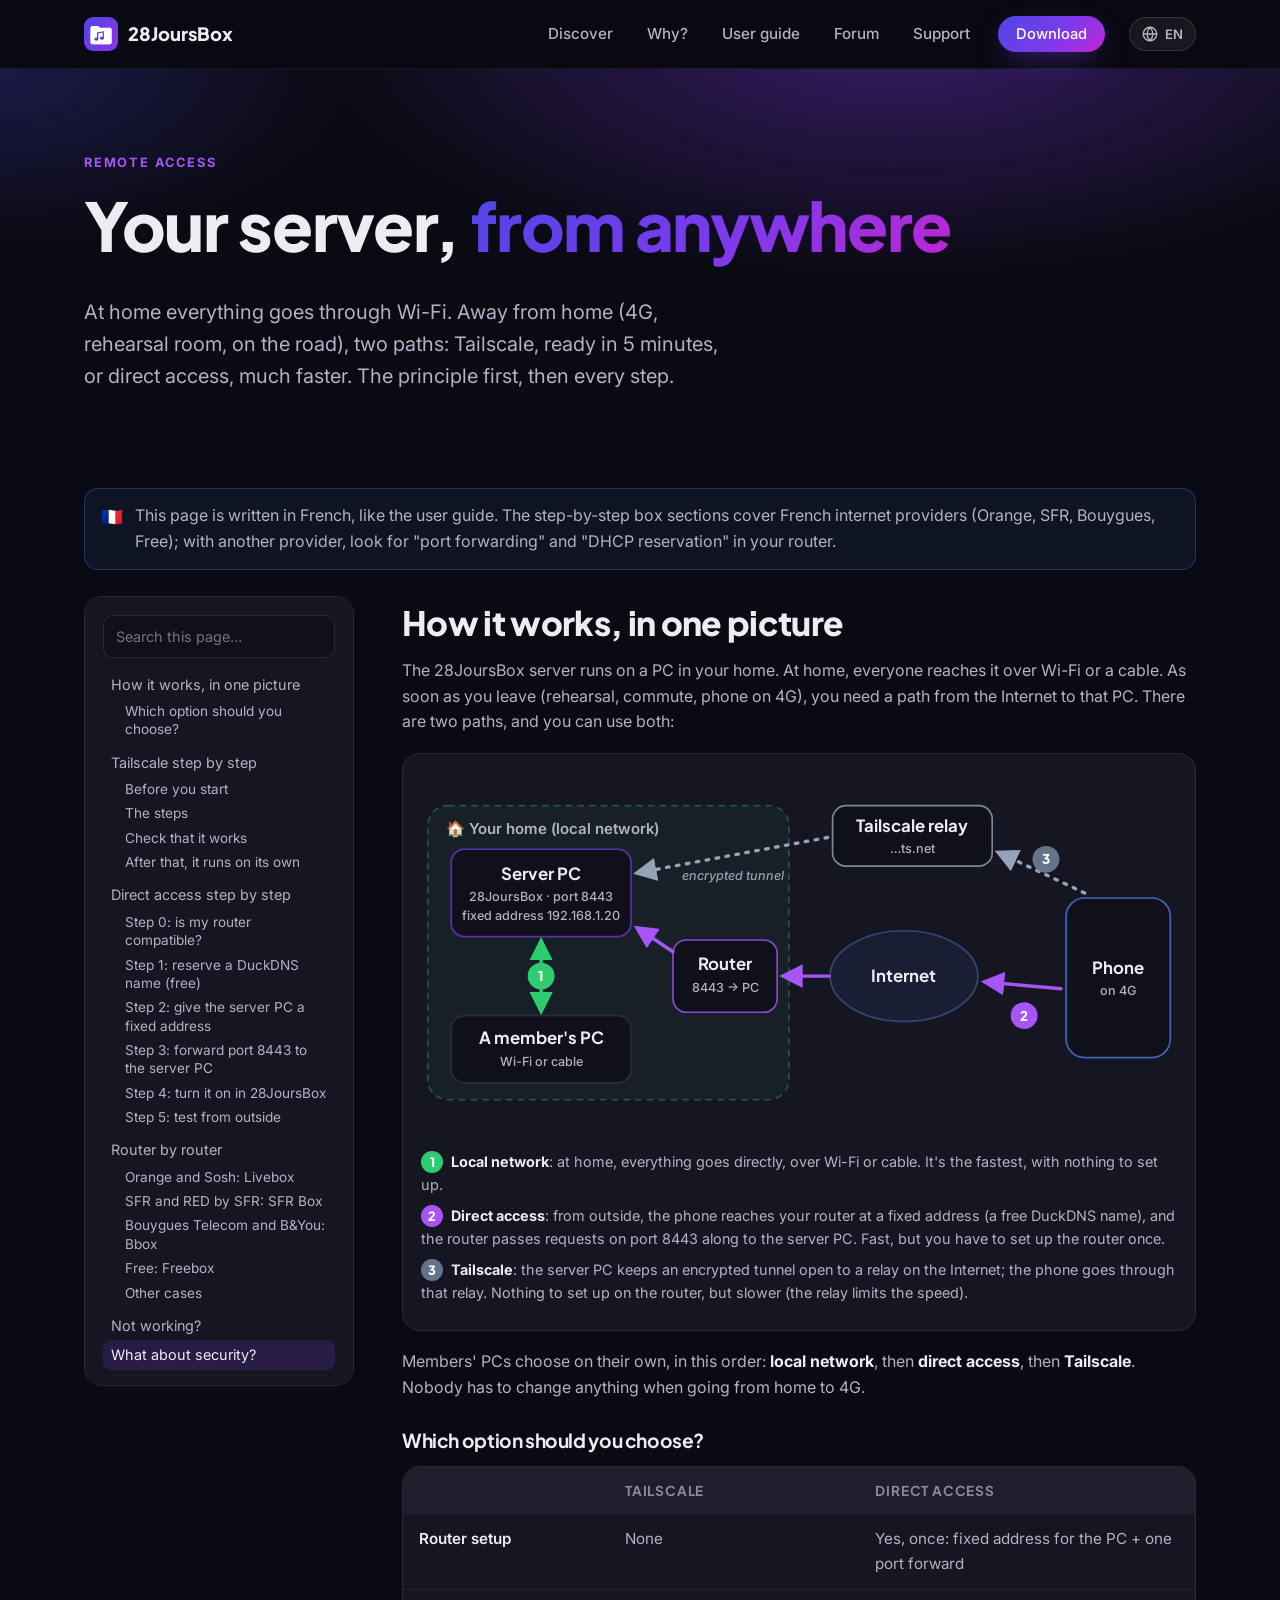
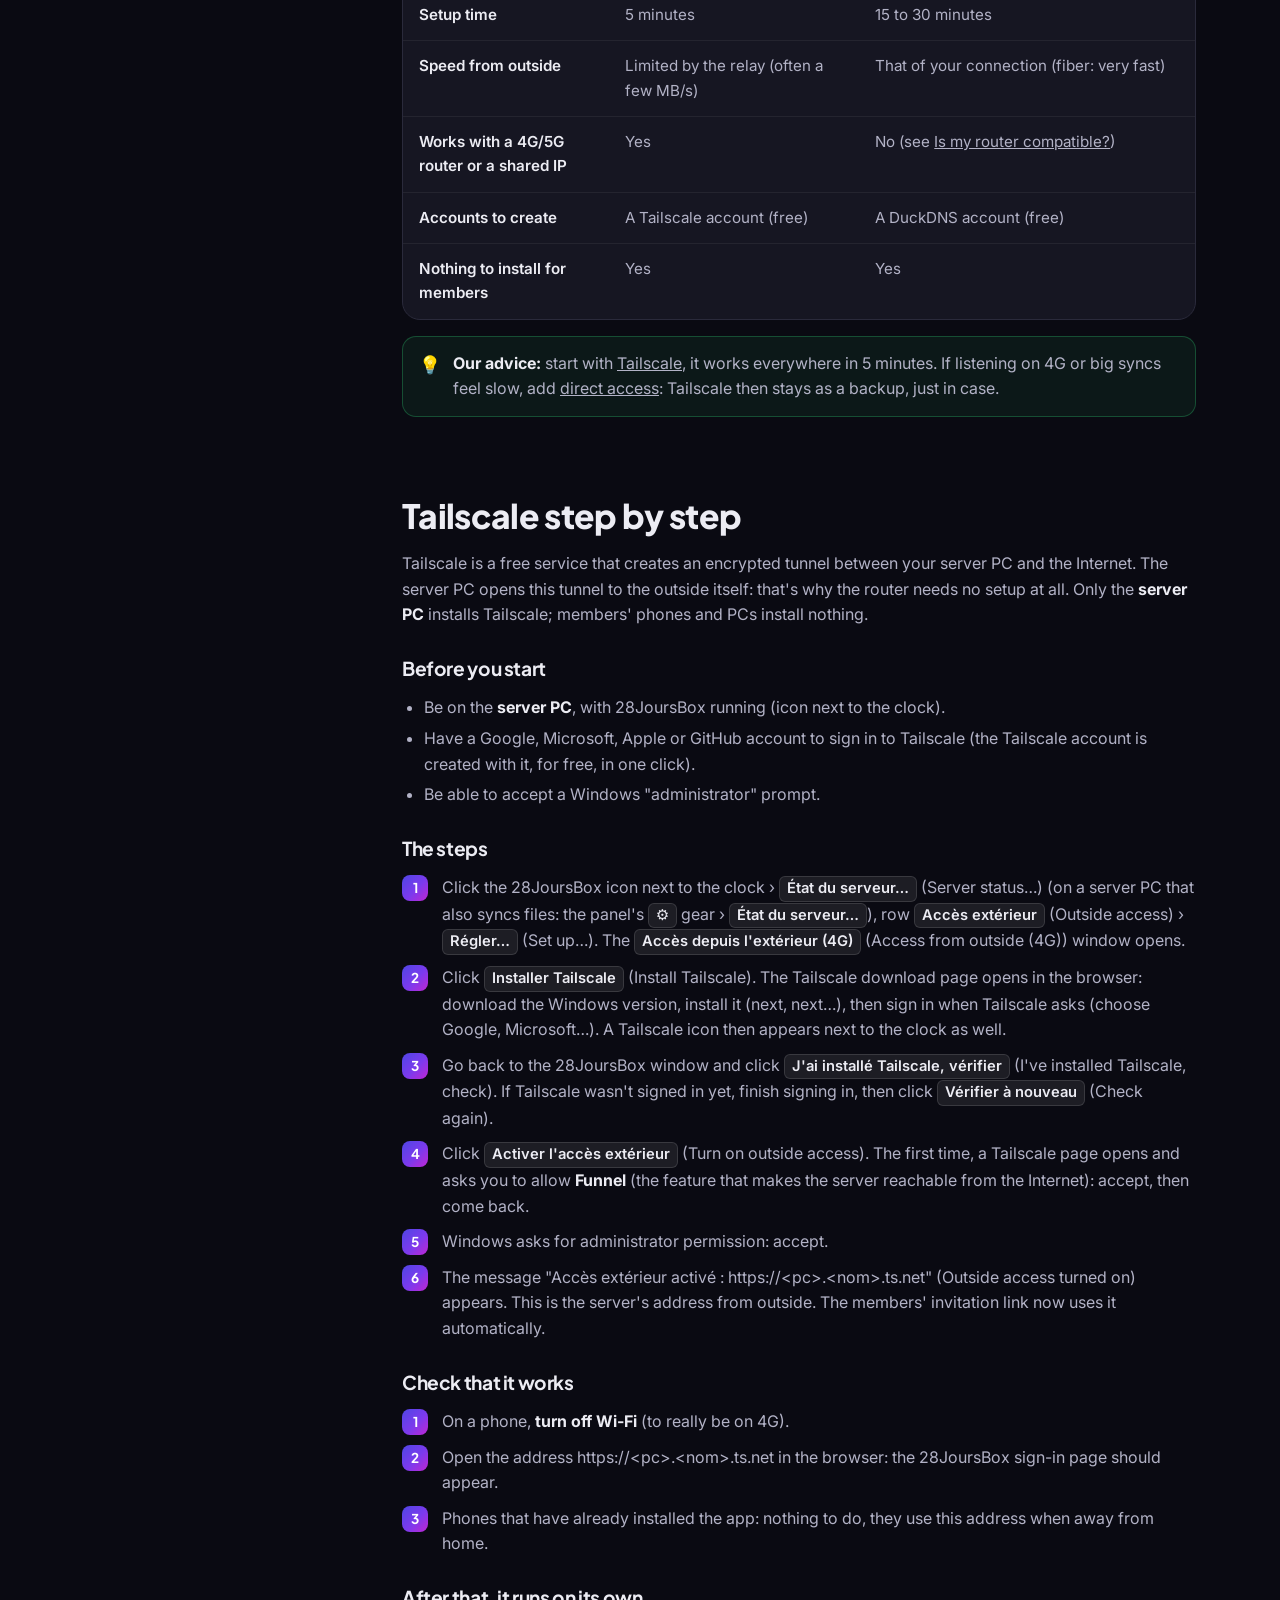
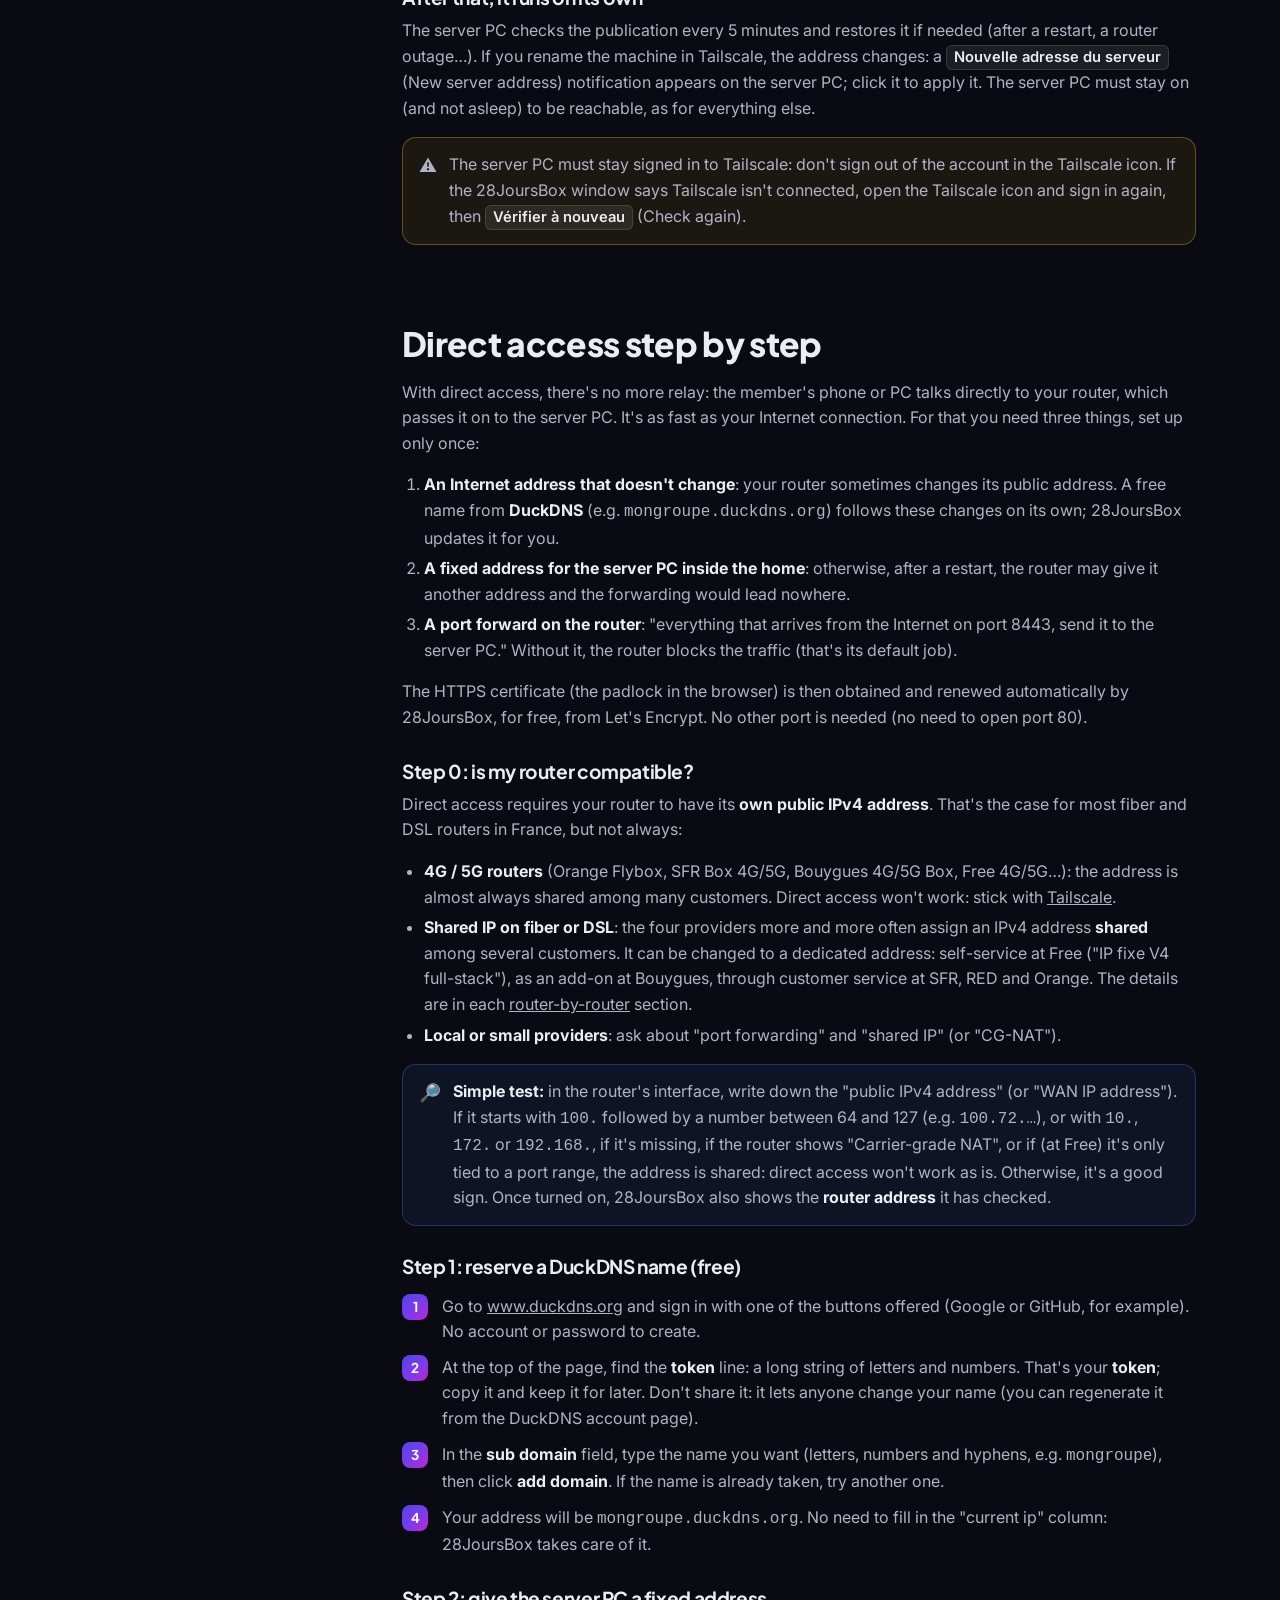
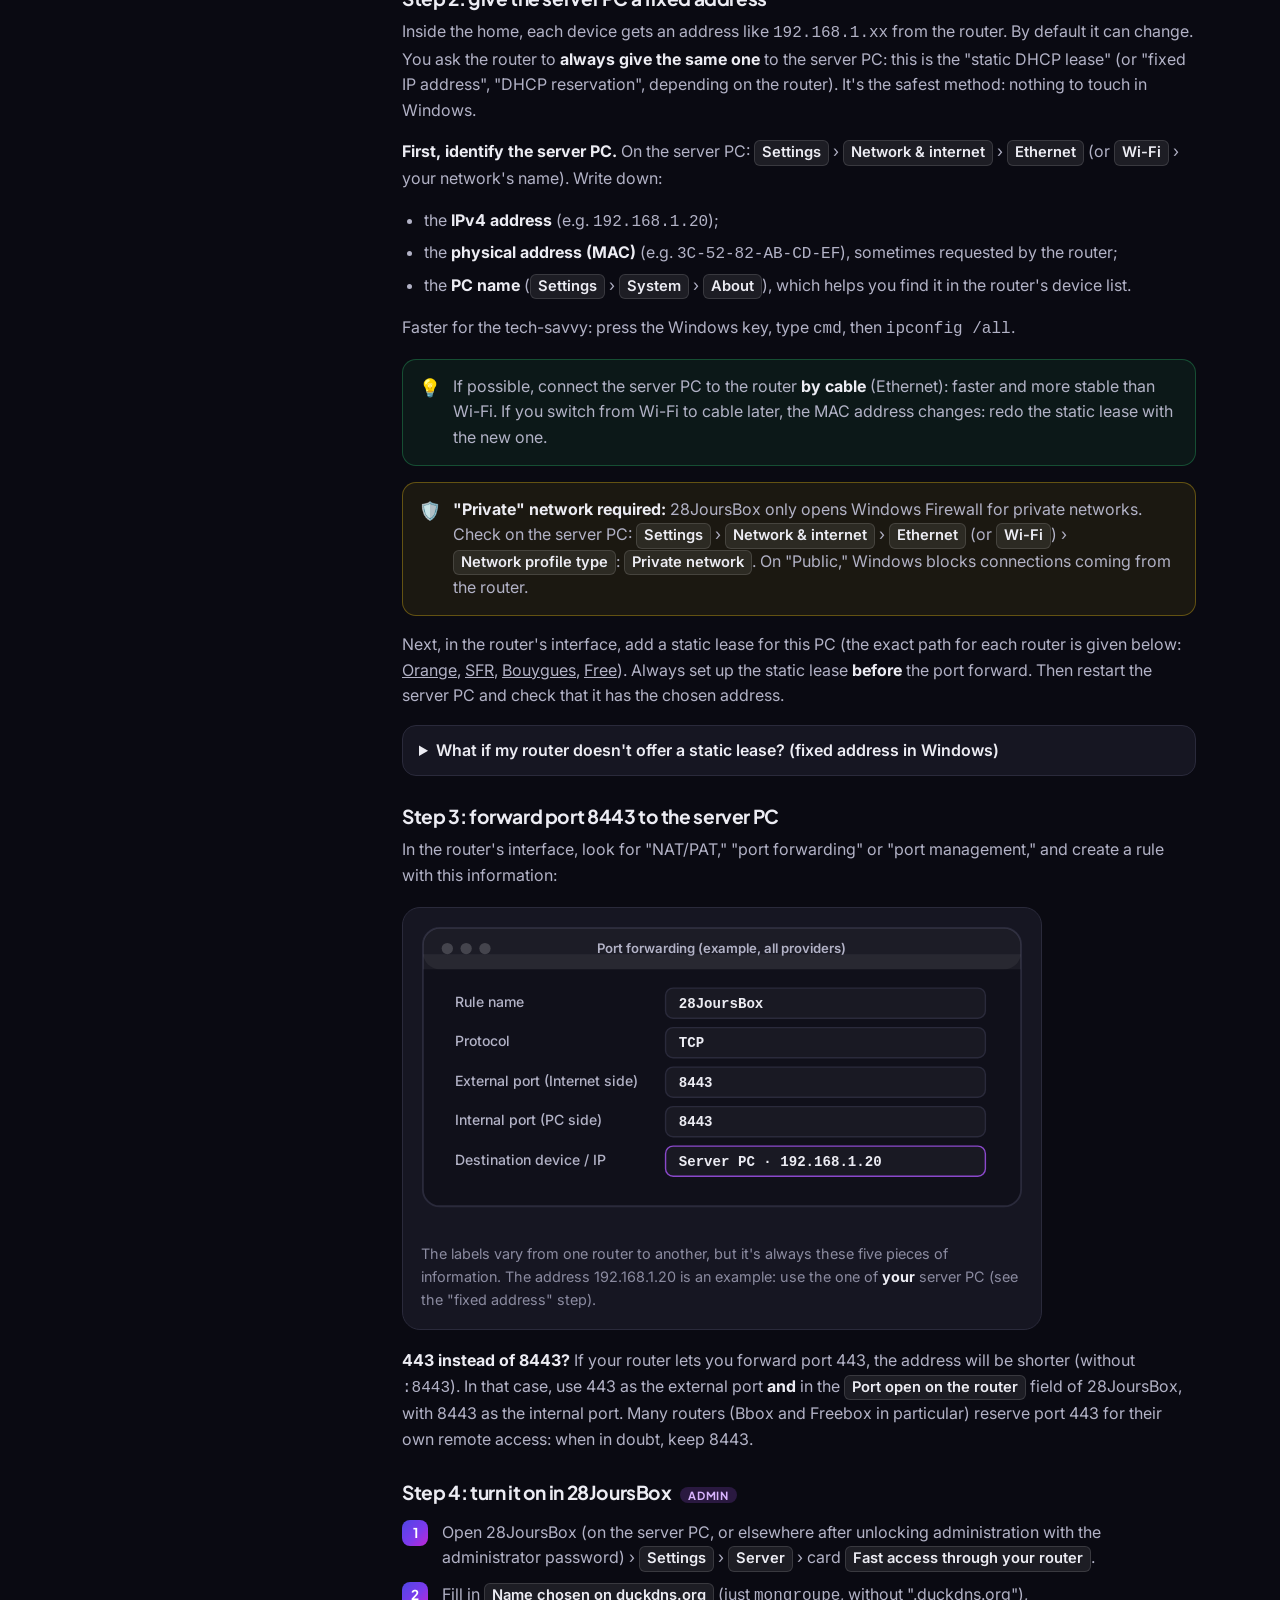
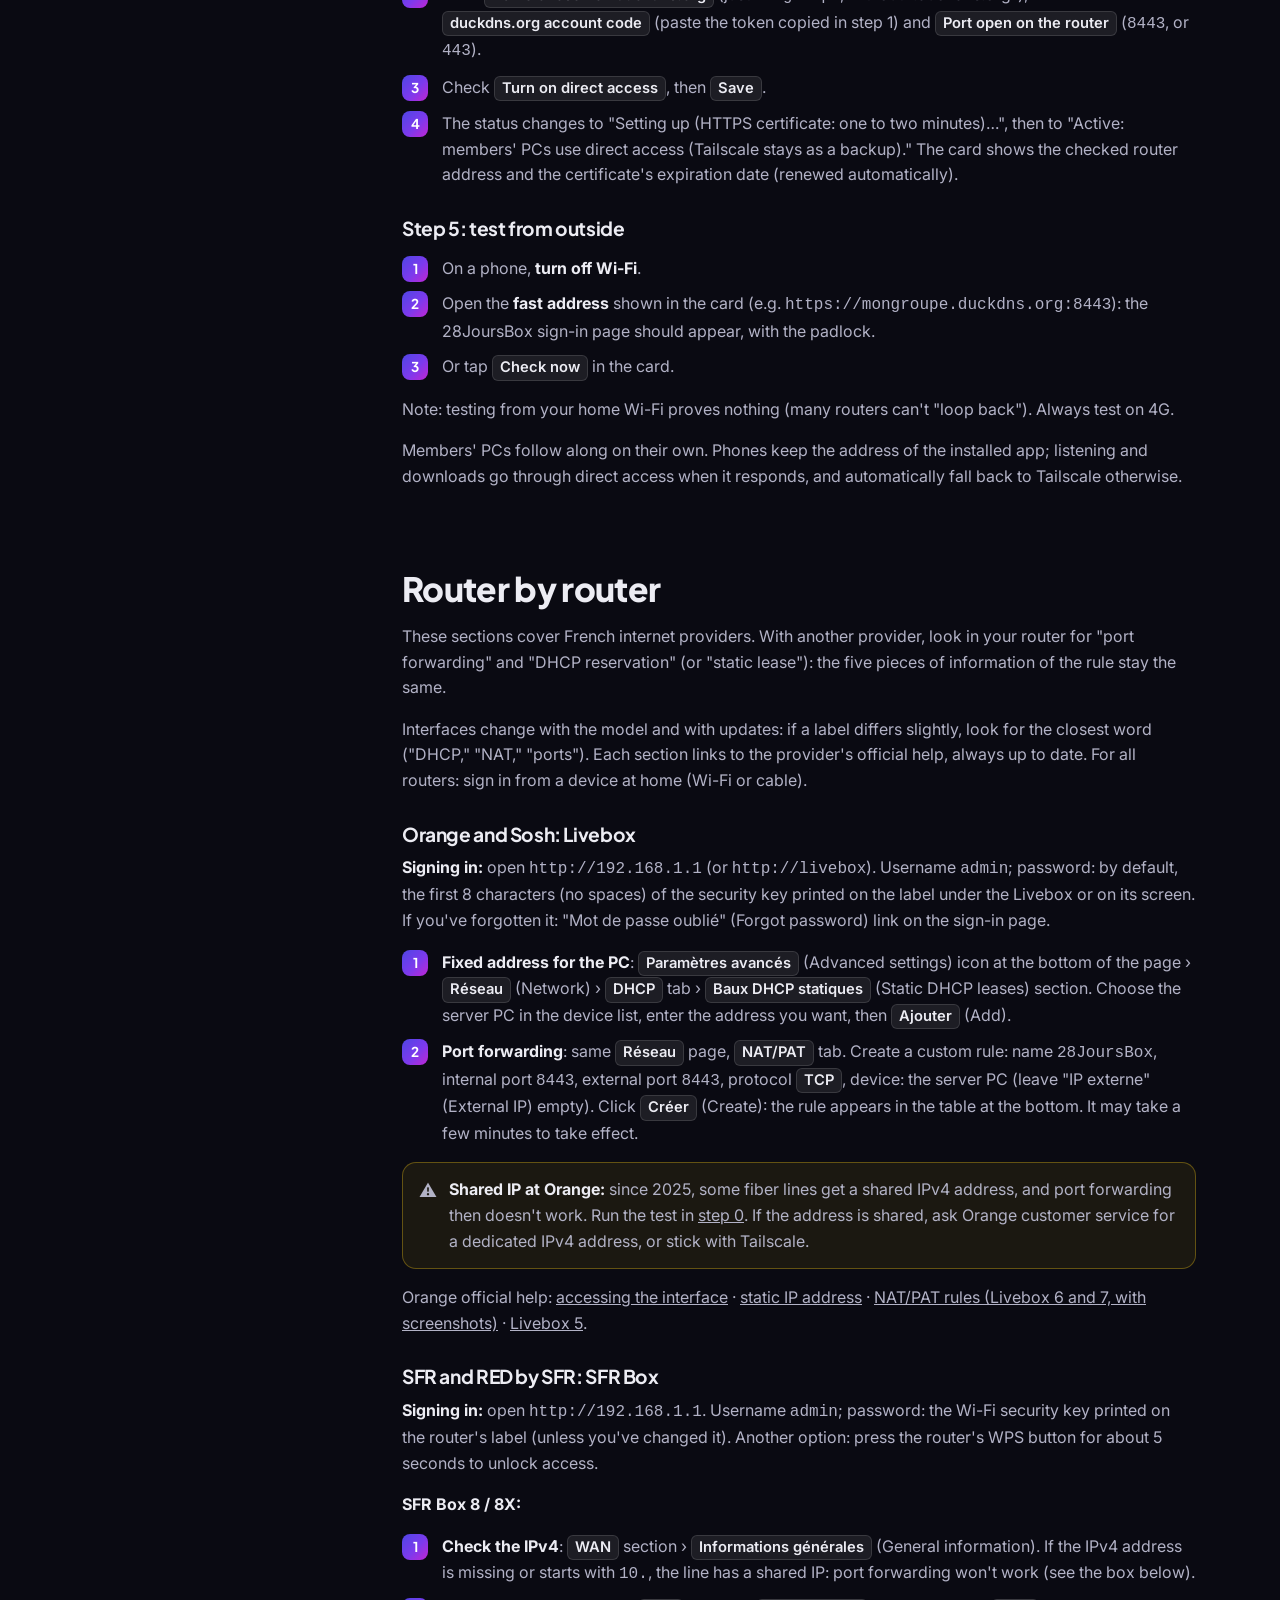
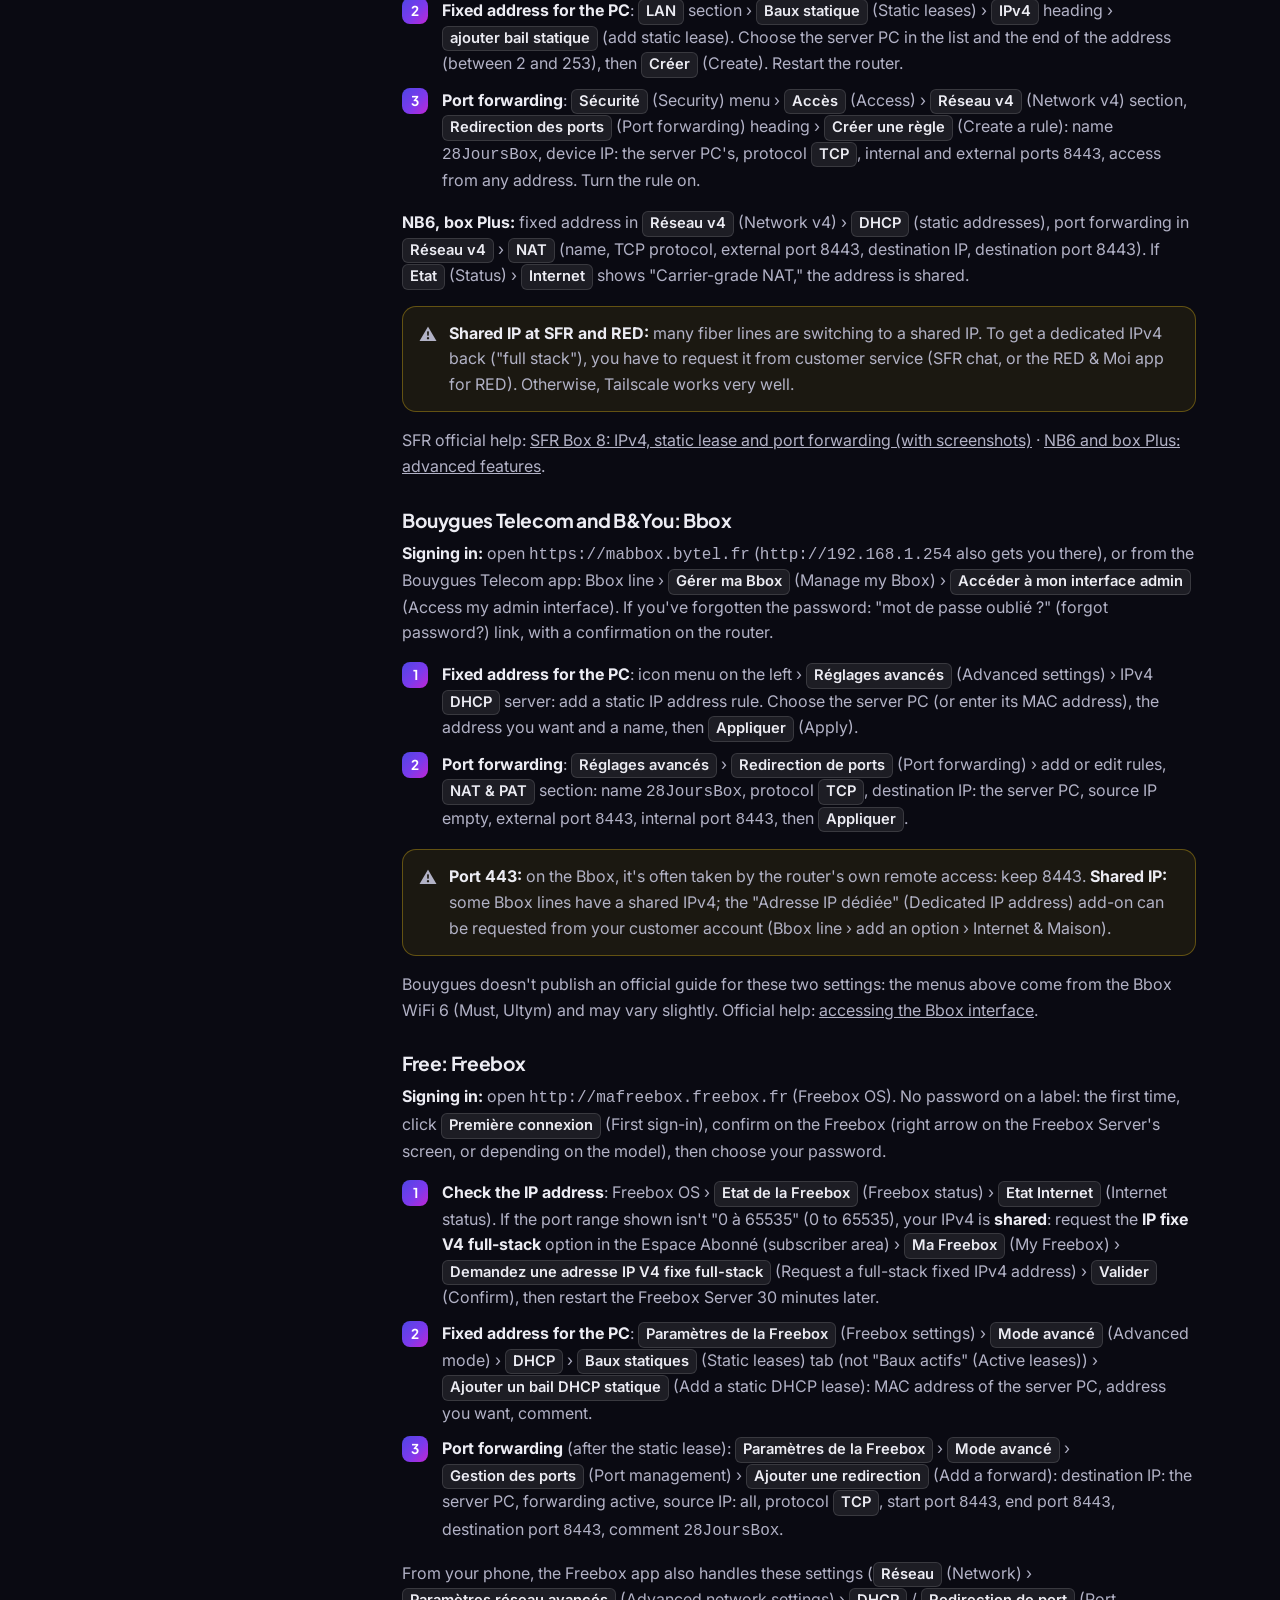
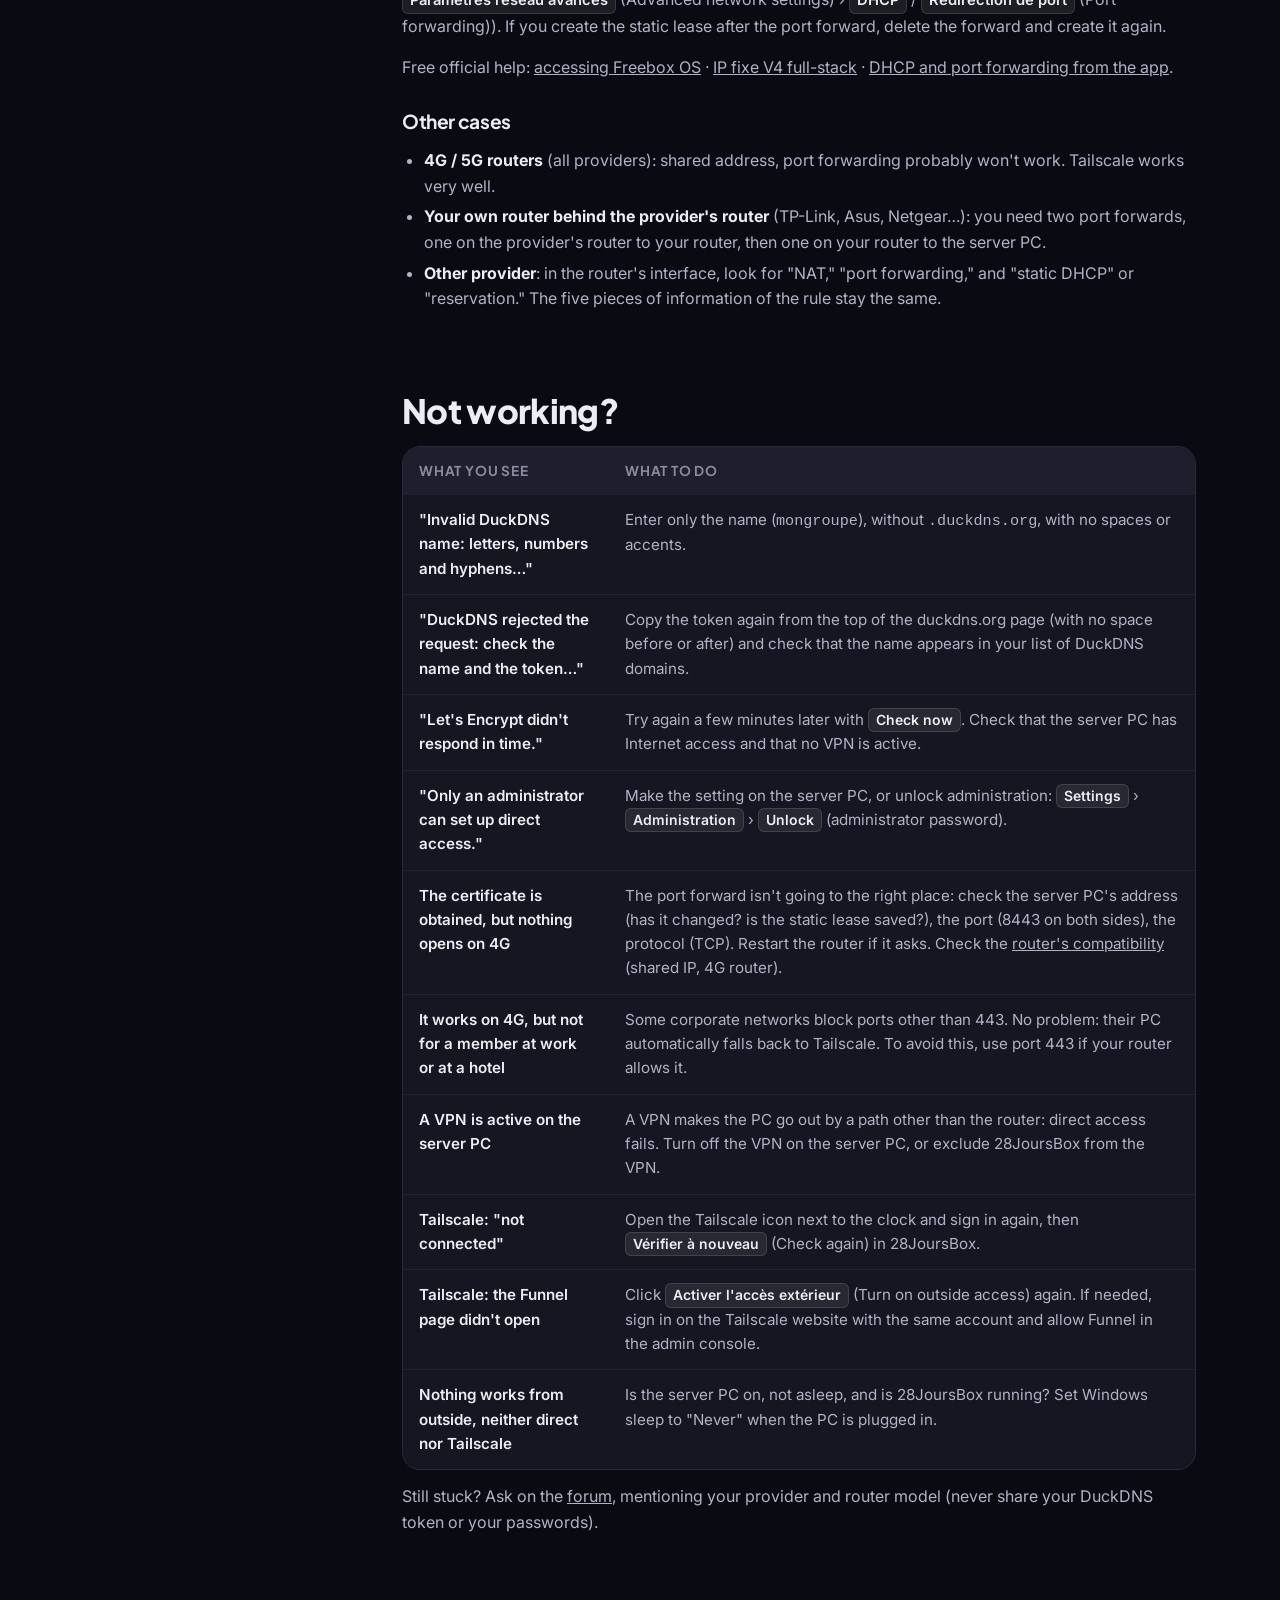
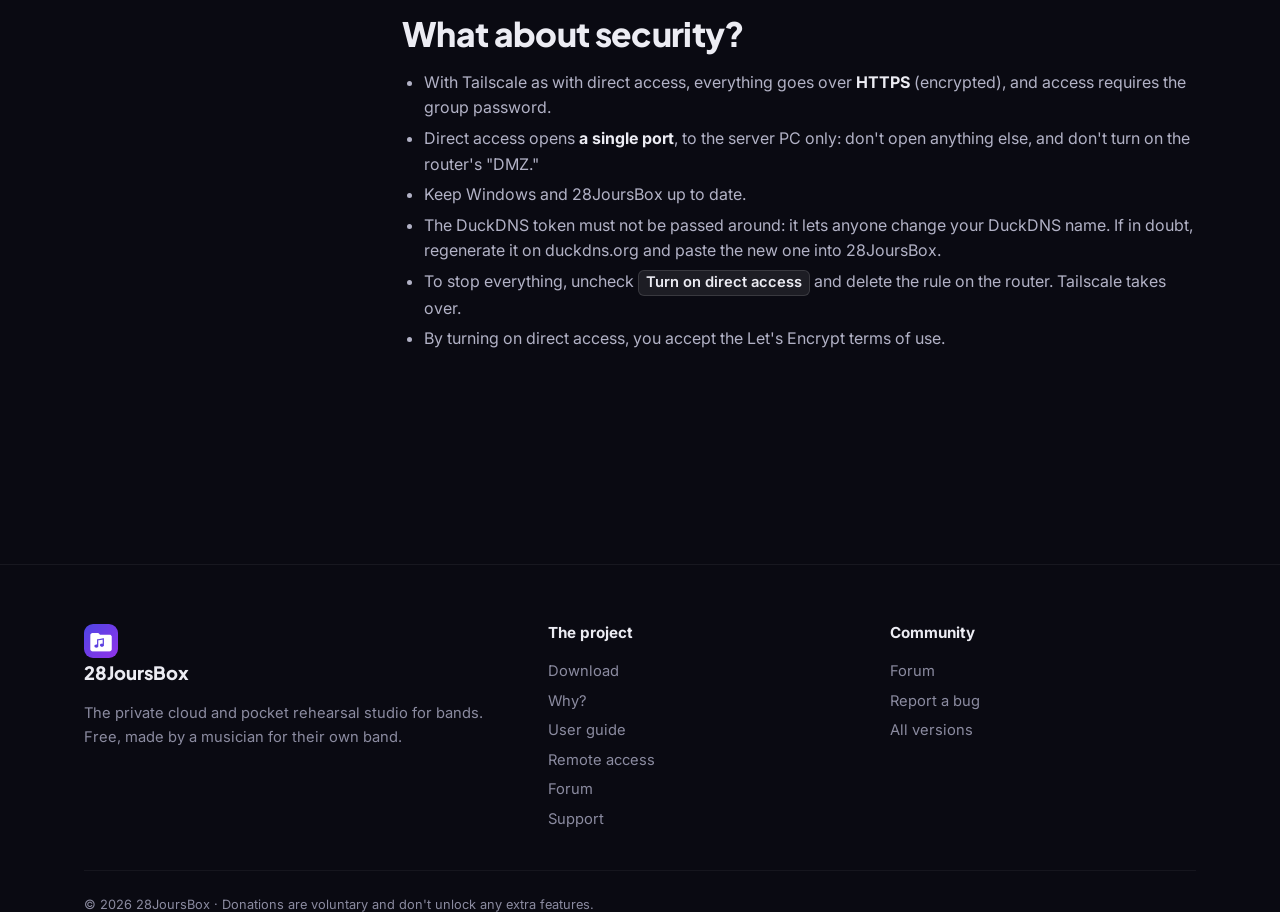
==== commit 1cf9ed27: "Site à jour avec la 1.8.7144 : basse sur le manche, accord entendu, séparation haute qualité, fusion" ====
--- a/acces-exterieur.html
+++ b/acces-exterieur.html
@@ -11,7 +11,7 @@
 <link href="https://fonts.googleapis.com" rel="preconnect"/>
 <link crossorigin="" href="https://fonts.gstatic.com" rel="preconnect"/>
 <link href="https://fonts.googleapis.com/css2?family=Inter:wght@400;500;600;700&amp;family=Plus+Jakarta+Sans:wght@700;800&amp;display=swap" rel="stylesheet"/>
-<link href="style.css?v=28" rel="stylesheet"/>
+<link href="style.css?v=30" rel="stylesheet"/>
 </head>
 <body>
 <nav class="nav">
@@ -110,7 +110,7 @@
 </ul>
 <h3 id="ts-etapes">The steps</h3>
 <ol class="how">
-<li>Click the 28JoursBox icon next to the clock › <span class="ui">Accès depuis l'extérieur (4G)…</span> (Access from outside (4G)…)<br/>On a server PC that also syncs files: <span class="ui">Préférences</span> (Preferences) › <span class="ui">Serveur</span> (Server), card <span class="ui">Accès depuis l'extérieur (4G)</span>.</li>
+<li>Click the 28JoursBox icon next to the clock › <span class="ui">État du serveur…</span> (Server status…) (on a server PC that also syncs files: the panel's <span class="ui">⚙</span> gear › <span class="ui">État du serveur…</span>), row <span class="ui">Accès extérieur</span> (Outside access) › <span class="ui">Régler…</span> (Set up…). The <span class="ui">Accès depuis l'extérieur (4G)</span> (Access from outside (4G)) window opens.</li>
 <li>Click <span class="ui">Installer Tailscale</span> (Install Tailscale). The Tailscale download page opens in the browser: download the Windows version, install it (next, next…), then sign in when Tailscale asks (choose Google, Microsoft…). A Tailscale icon then appears next to the clock as well.</li>
 <li>Go back to the 28JoursBox window and click <span class="ui">J'ai installé Tailscale, vérifier</span> (I've installed Tailscale, check). If Tailscale wasn't signed in yet, finish signing in, then click <span class="ui">Vérifier à nouveau</span> (Check again).</li>
 <li>Click <span class="ui">Activer l'accès extérieur</span> (Turn on outside access). The first time, a Tailscale page opens and asks you to allow <b>Funnel</b> (the feature that makes the server reachable from the Internet): accept, then come back.</li>
@@ -195,19 +195,19 @@
 </svg>
 <figcaption>The labels vary from one router to another, but it's always these five pieces of information. The address 192.168.1.20 is an example: use the one of <b>your</b> server PC (see the "fixed address" step).</figcaption>
 </figure>
-<p><b>443 instead of 8443?</b> If your router lets you forward port 443, the address will be shorter (without <code>:8443</code>). In that case, use 443 as the external port <b>and</b> in the <span class="ui">Port ouvert sur la box</span> (Port open on the router) field of 28JoursBox, with 8443 as the internal port. Many routers (Bbox and Freebox in particular) reserve port 443 for their own remote access: when in doubt, keep 8443.</p>
+<p><b>443 instead of 8443?</b> If your router lets you forward port 443, the address will be shorter (without <code>:8443</code>). In that case, use 443 as the external port <b>and</b> in the <span class="ui">Port open on the router</span> field of 28JoursBox, with 8443 as the internal port. Many routers (Bbox and Freebox in particular) reserve port 443 for their own remote access: when in doubt, keep 8443.</p>
 <h3 id="activer">Step 4: turn it on in 28JoursBox <span class="badge-admin">admin</span></h3>
 <ol class="how">
-<li>Open 28JoursBox (on the server PC, or elsewhere after unlocking administration with the administrator password) › <span class="ui">Settings</span> › card <span class="ui">Accès direct (sans Tailscale)</span> (Direct access (without Tailscale)).</li>
-<li>Fill in <span class="ui">Nom DuckDNS</span> (just <code>mongroupe</code>, without ".duckdns.org"), <span class="ui">Jeton DuckDNS (token)</span> (paste the token copied in step 1) and <span class="ui">Port ouvert sur la box</span> (<code>8443</code>, or <code>443</code>).</li>
-<li>Check <span class="ui">Activer l'accès direct</span> (Enable direct access), then <span class="ui">Enregistrer</span> (Save).</li>
+<li>Open 28JoursBox (on the server PC, or elsewhere after unlocking administration with the administrator password) › <span class="ui">Settings</span> › <span class="ui">Server</span> › card <span class="ui">Fast access through your router</span>.</li>
+<li>Fill in <span class="ui">Name chosen on duckdns.org</span> (just <code>mongroupe</code>, without ".duckdns.org"), <span class="ui">duckdns.org account code</span> (paste the token copied in step 1) and <span class="ui">Port open on the router</span> (<code>8443</code>, or <code>443</code>).</li>
+<li>Check <span class="ui">Turn on direct access</span>, then <span class="ui">Save</span>.</li>
 <li>The status changes to "Setting up (HTTPS certificate: one to two minutes)…", then to "Active: members' PCs use direct access (Tailscale stays as a backup)." The card shows the checked router address and the certificate's expiration date (renewed automatically).</li>
 </ol>
 <h3 id="tester">Step 5: test from outside</h3>
 <ol class="how">
 <li>On a phone, <b>turn off Wi-Fi</b>.</li>
 <li>Open the <b>fast address</b> shown in the card (e.g. <code>https://mongroupe.duckdns.org:8443</code>): the 28JoursBox sign-in page should appear, with the padlock.</li>
-<li>Or tap <span class="ui">Vérifier maintenant</span> (Check now) in the card.</li>
+<li>Or tap <span class="ui">Check now</span> in the card.</li>
 </ol>
 <p>Note: testing from your home Wi-Fi proves nothing (many routers can't "loop back"). Always test on 4G.</p>
 <p>Members' PCs follow along on their own. Phones keep the address of the installed app; listening and downloads go through direct access when it responds, and automatically fall back to Tailscale otherwise.</p>
@@ -264,7 +264,7 @@
 <div class="table-wrap"><table class="spec"><thead><tr><th>What you see</th><th>What to do</th></tr></thead><tbody>
 <tr><th>"Invalid DuckDNS name: letters, numbers and hyphens…"</th><td>Enter only the name (<code>mongroupe</code>), without <code>.duckdns.org</code>, with no spaces or accents.</td></tr>
 <tr><th>"DuckDNS rejected the request: check the name and the token…"</th><td>Copy the token again from the top of the duckdns.org page (with no space before or after) and check that the name appears in your list of DuckDNS domains.</td></tr>
-<tr><th>"Let's Encrypt didn't respond in time."</th><td>Try again a few minutes later with <span class="ui">Vérifier maintenant</span> (Check now). Check that the server PC has Internet access and that no VPN is active.</td></tr>
+<tr><th>"Let's Encrypt didn't respond in time."</th><td>Try again a few minutes later with <span class="ui">Check now</span>. Check that the server PC has Internet access and that no VPN is active.</td></tr>
 <tr><th>"Only an administrator can set up direct access."</th><td>Make the setting on the server PC, or unlock administration: <span class="ui">Settings</span> › <span class="ui">Administration</span> › <span class="ui">Unlock</span> (administrator password).</td></tr>
 <tr><th>The certificate is obtained, but nothing opens on 4G</th><td>The port forward isn't going to the right place: check the server PC's address (has it changed? is the static lease saved?), the port (8443 on both sides), the protocol (TCP). Restart the router if it asks. Check the <a href="#direct-verifier">router's compatibility</a> (shared IP, 4G router).</td></tr>
 <tr><th>It works on 4G, but not for a member at work or at a hotel</th><td>Some corporate networks block ports other than 443. No problem: their PC automatically falls back to Tailscale. To avoid this, use port 443 if your router allows it.</td></tr>
@@ -282,7 +282,7 @@
 <li>Direct access opens <b>a single port</b>, to the server PC only: don't open anything else, and don't turn on the router's "DMZ."</li>
 <li>Keep Windows and 28JoursBox up to date.</li>
 <li>The DuckDNS token must not be passed around: it lets anyone change your DuckDNS name. If in doubt, regenerate it on duckdns.org and paste the new one into 28JoursBox.</li>
-<li>To stop everything, uncheck <span class="ui">Activer l'accès direct</span> (Enable direct access) and delete the rule on the router. Tailscale takes over.</li>
+<li>To stop everything, uncheck <span class="ui">Turn on direct access</span> and delete the rule on the router. Tailscale takes over.</li>
 <li>By turning on direct access, you accept the Let's Encrypt terms of use.</li>
 </ul>
 </section>
@@ -312,7 +312,7 @@
 </div>
 </footer>
 <script src="config.js?v=10"></script>
-<script src="i18n.js?v=28"></script>
-<script src="site.js?v=28"></script><script src="guide.js?v=28"></script>
+<script src="i18n.js?v=30"></script>
+<script src="site.js?v=30"></script><script src="guide.js?v=30"></script>
 </body>
 </html>
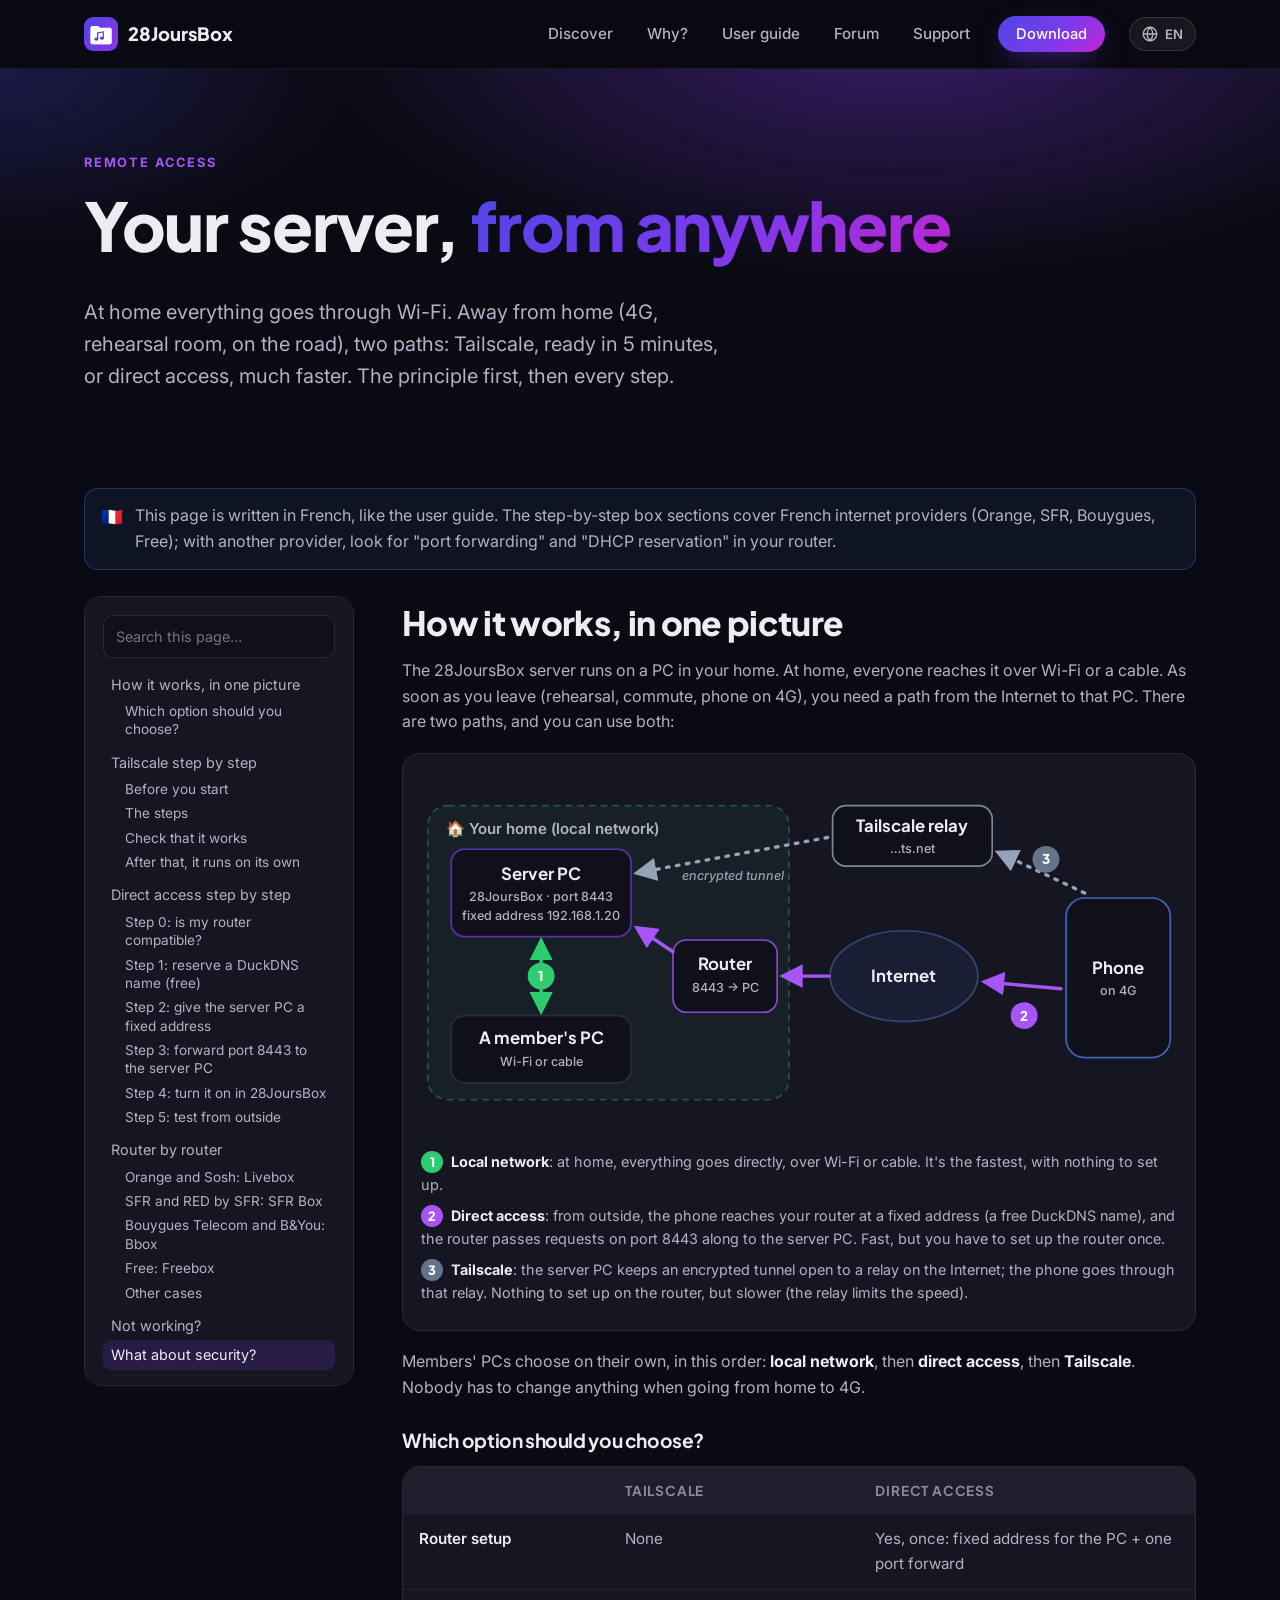
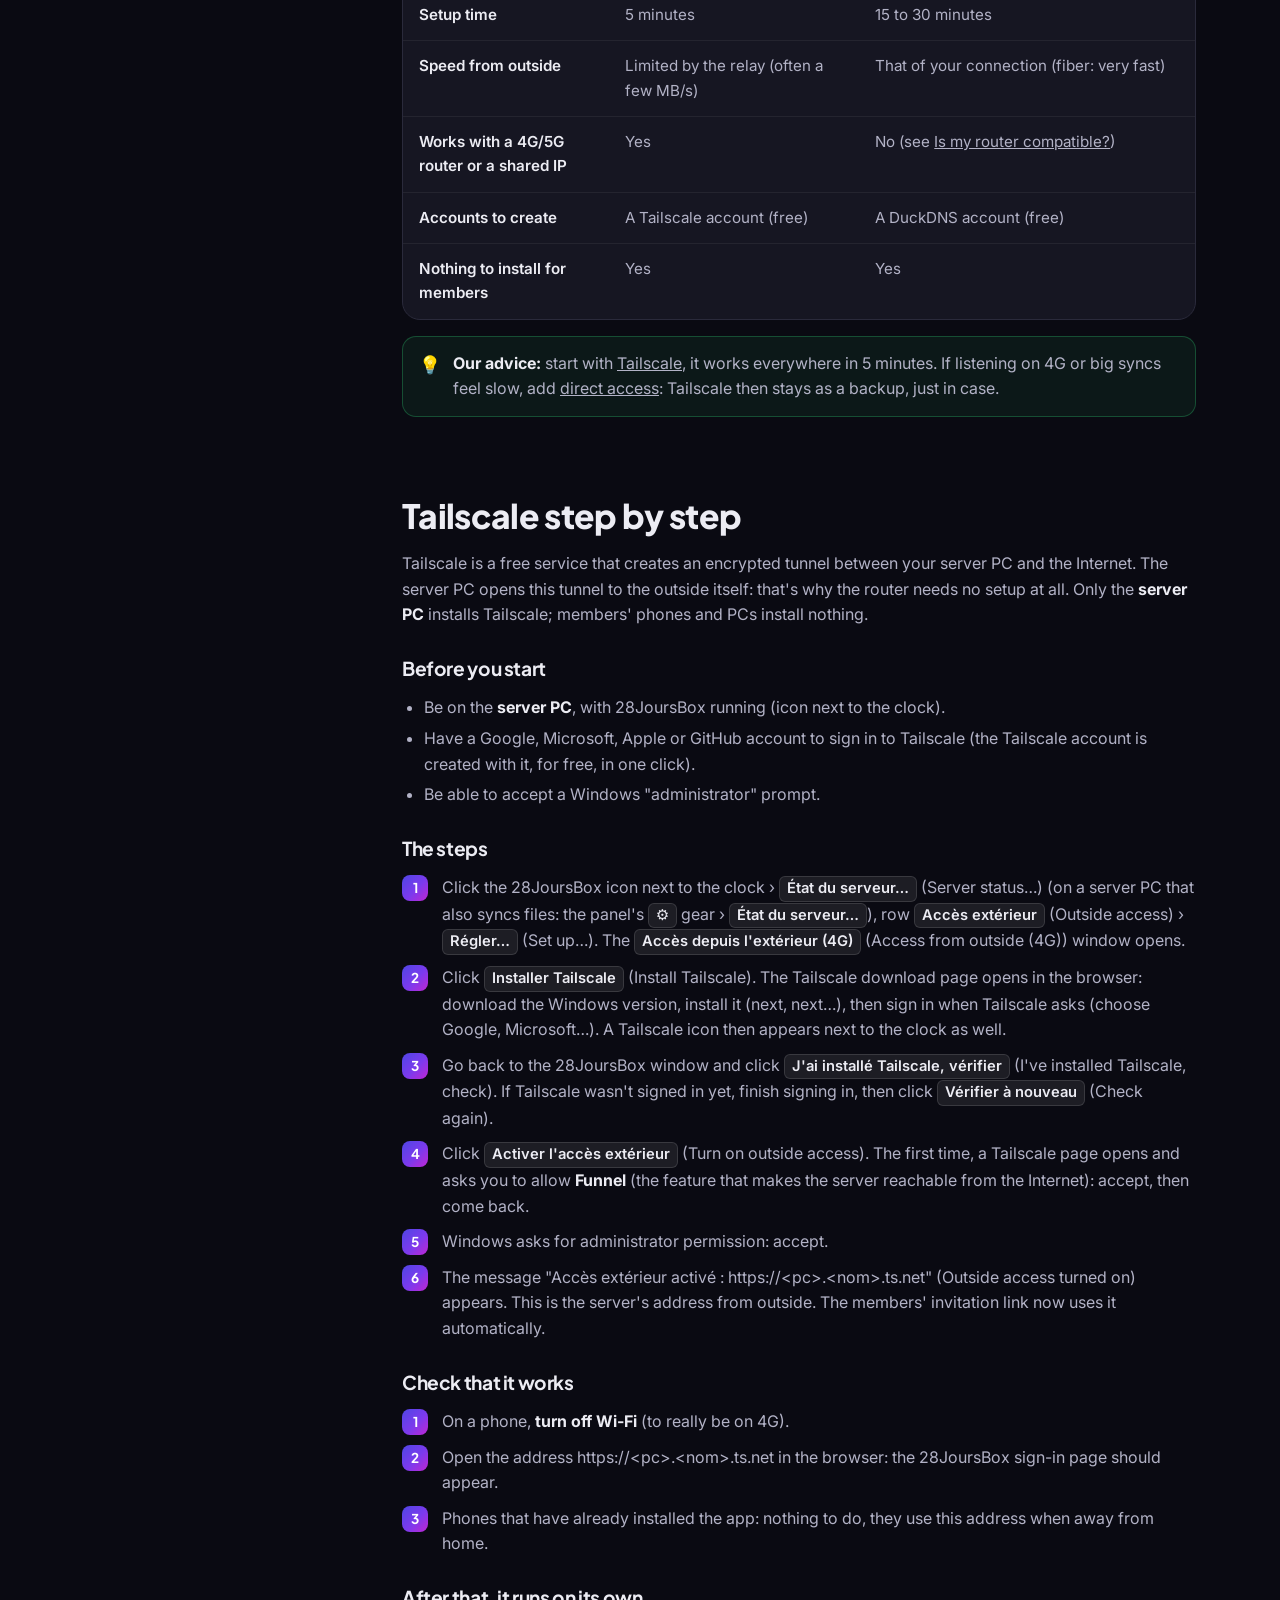
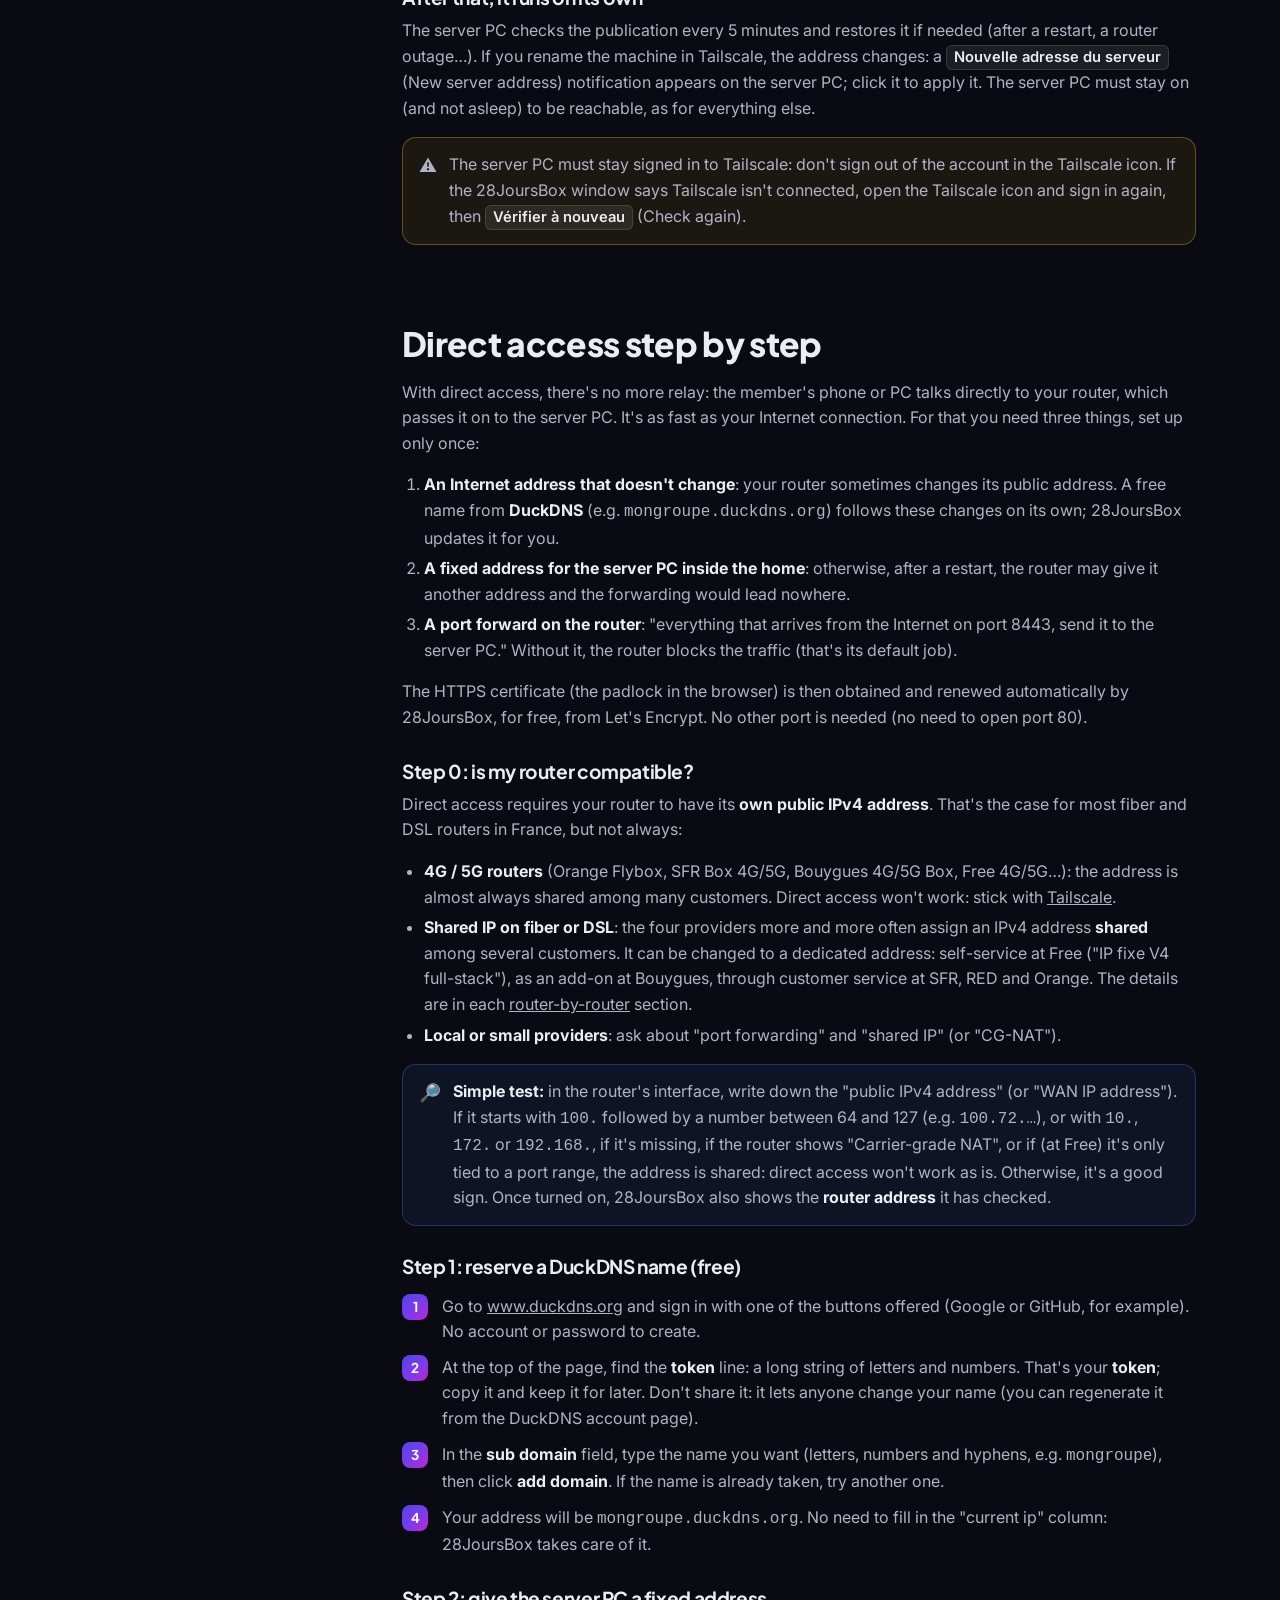
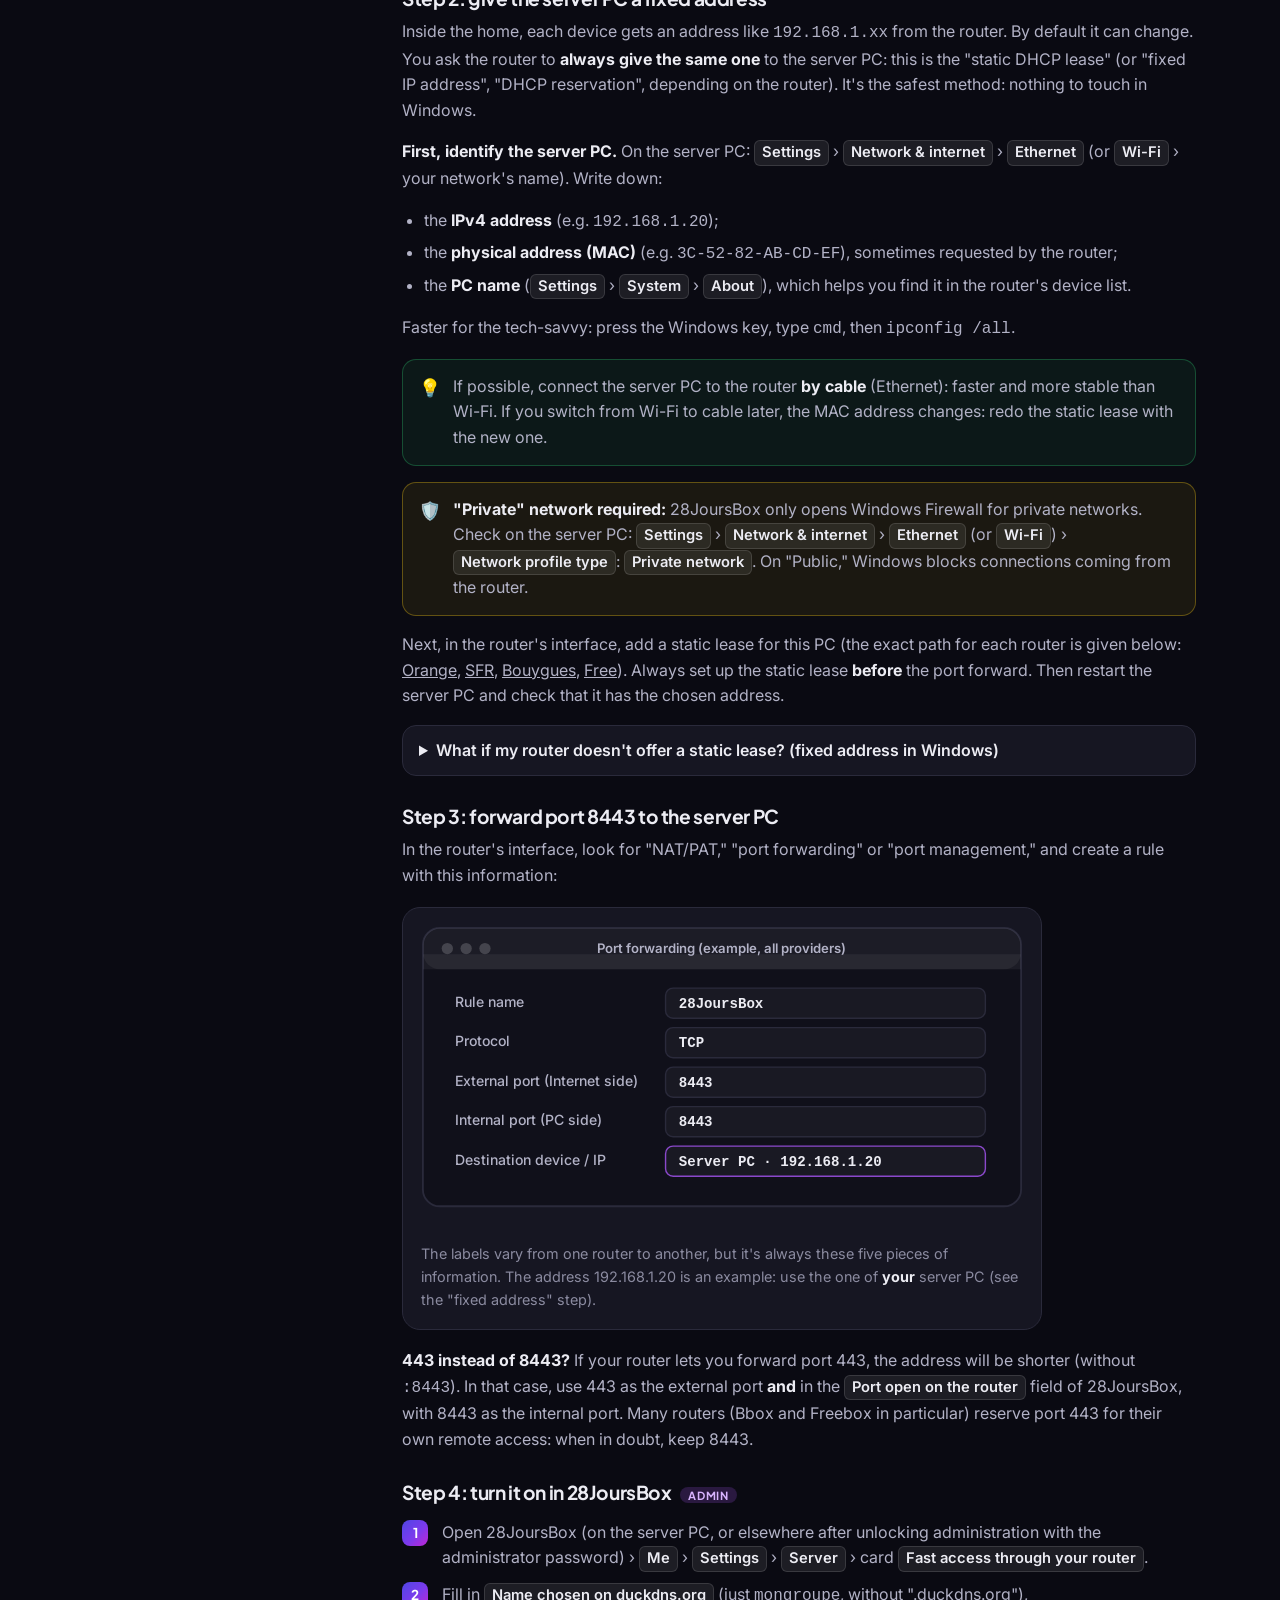
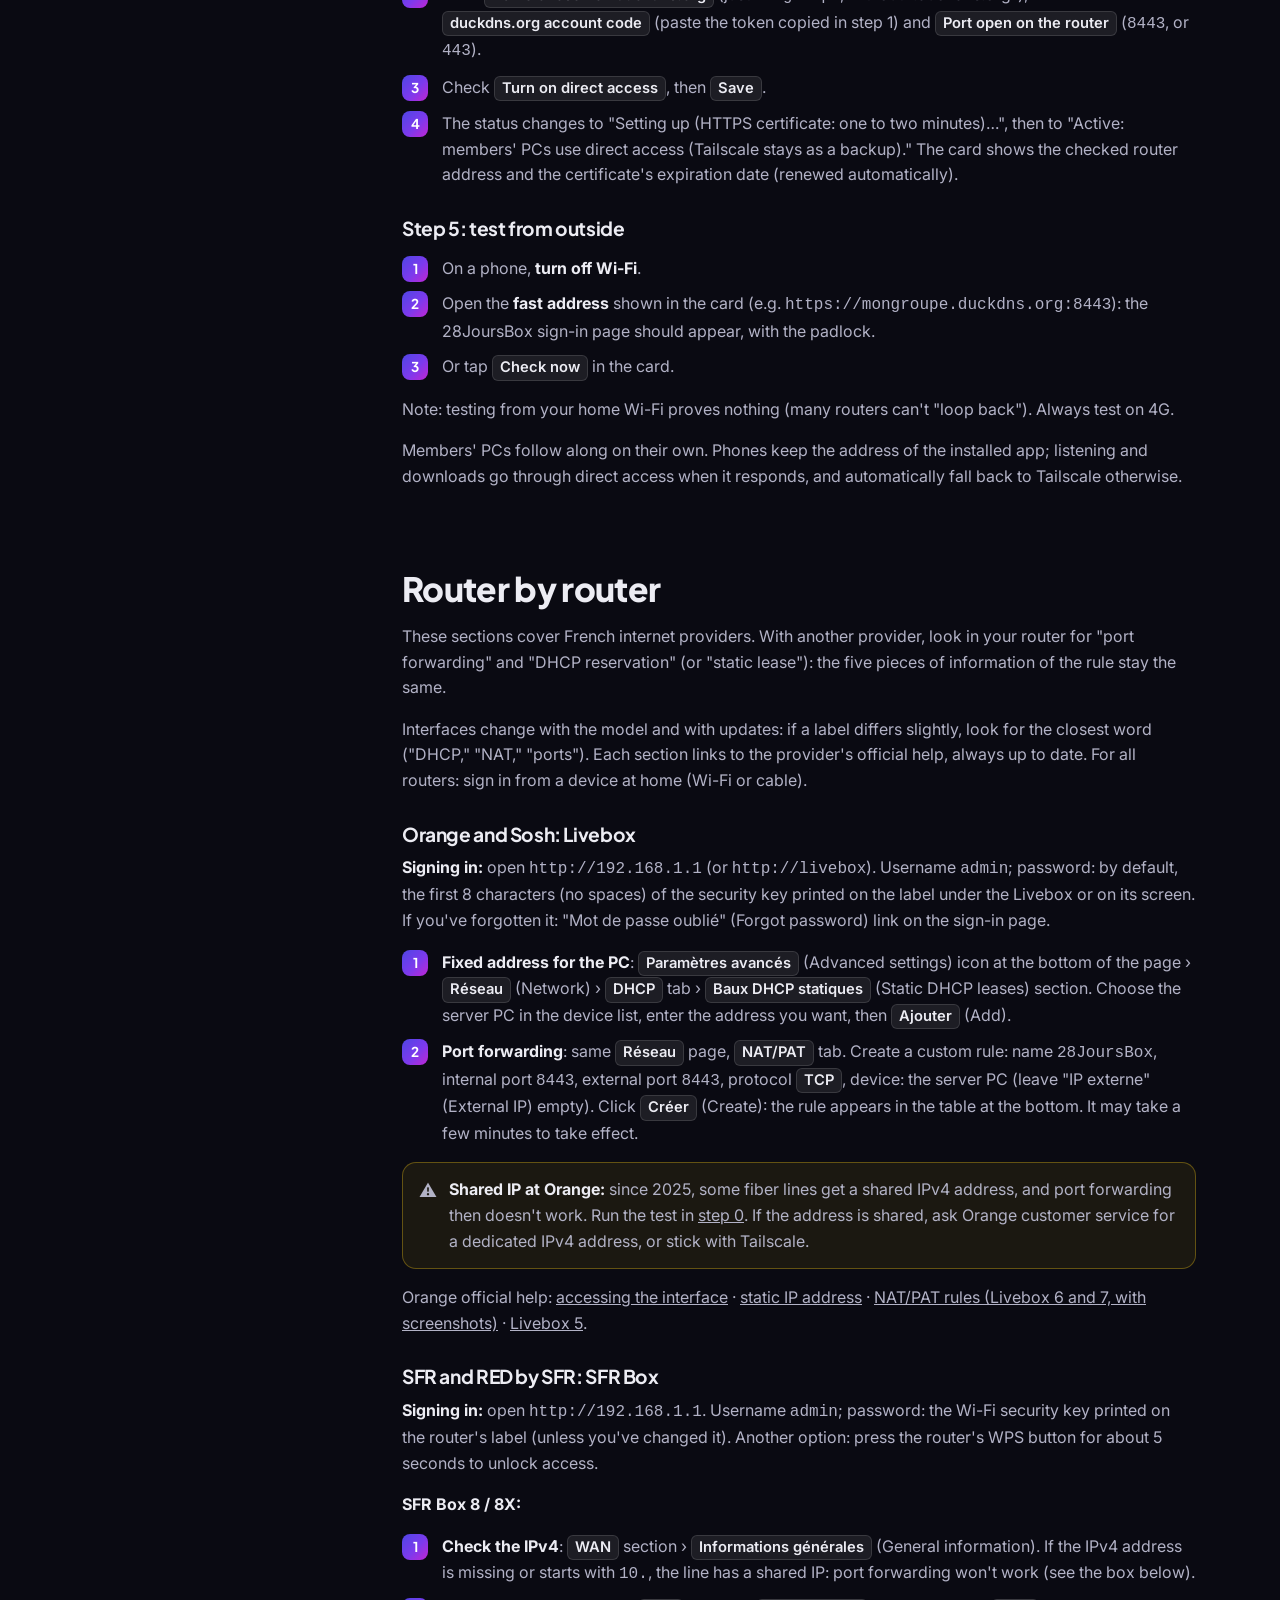
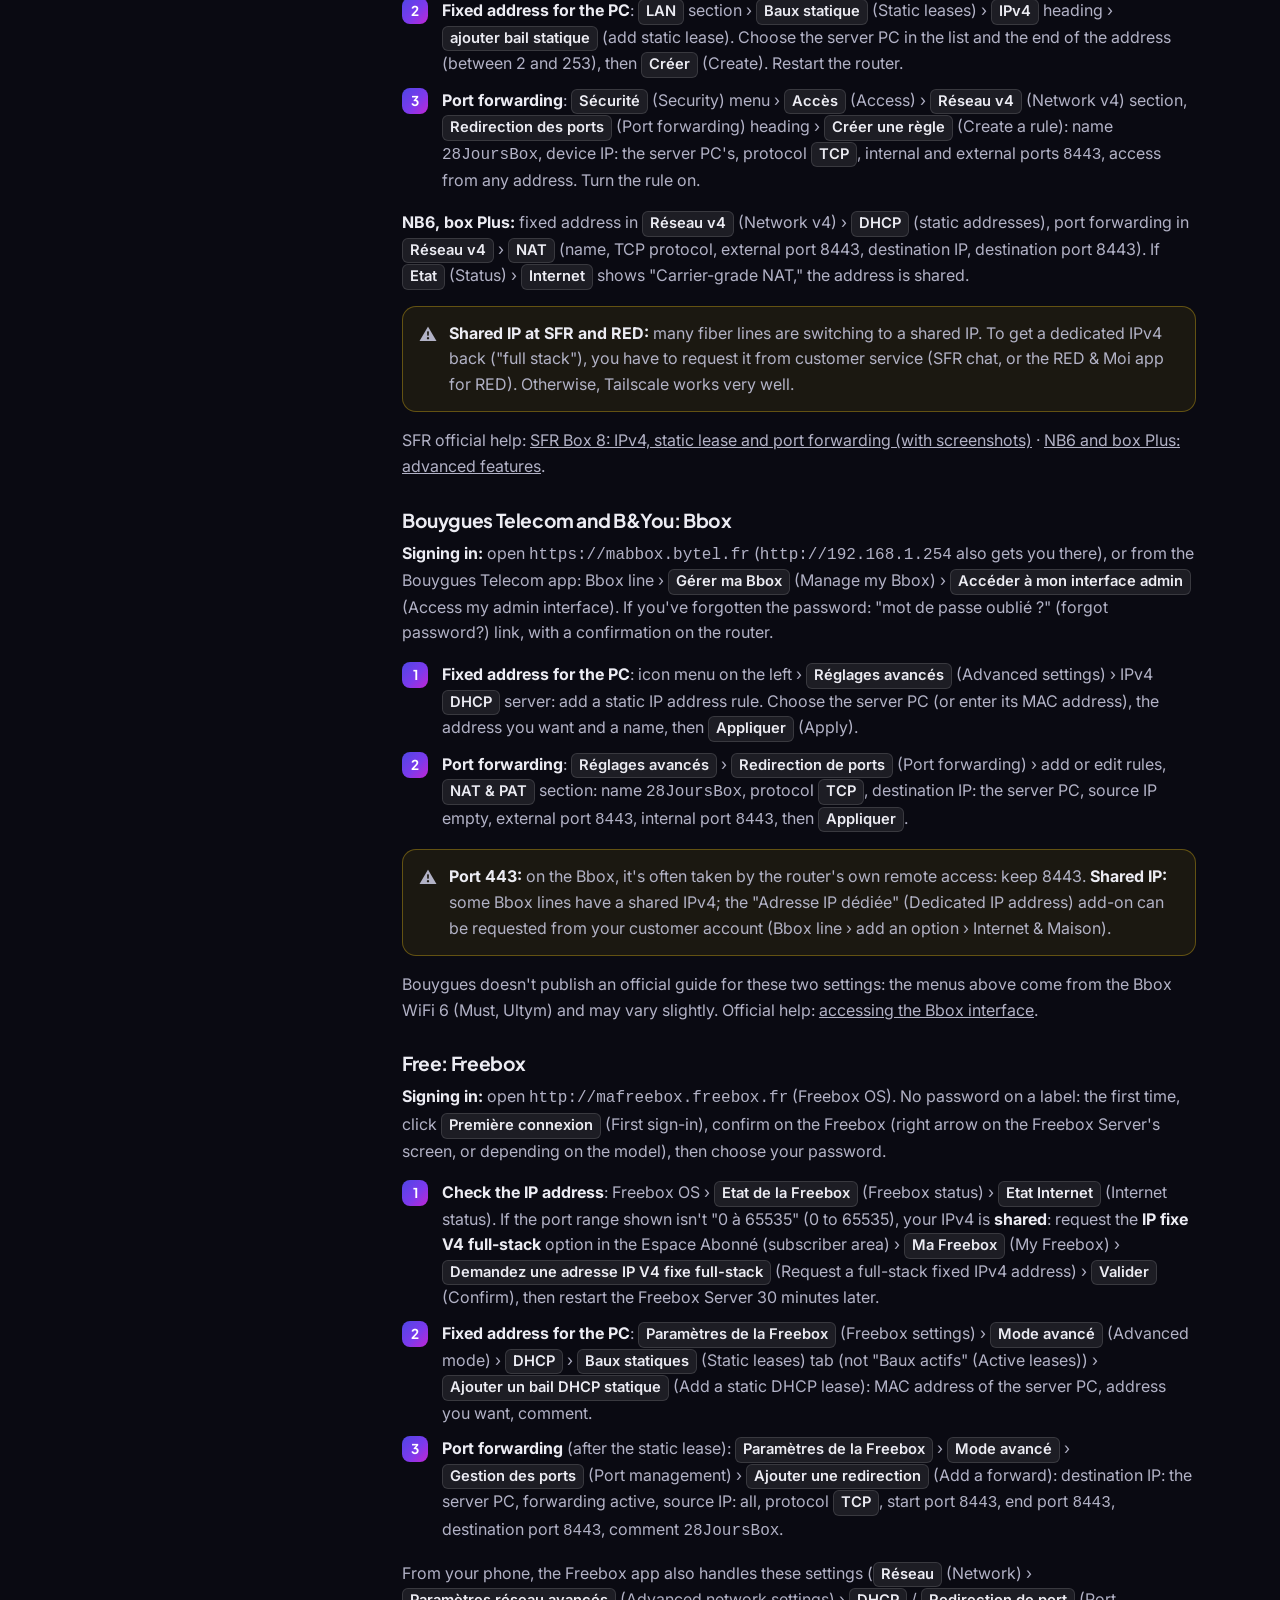
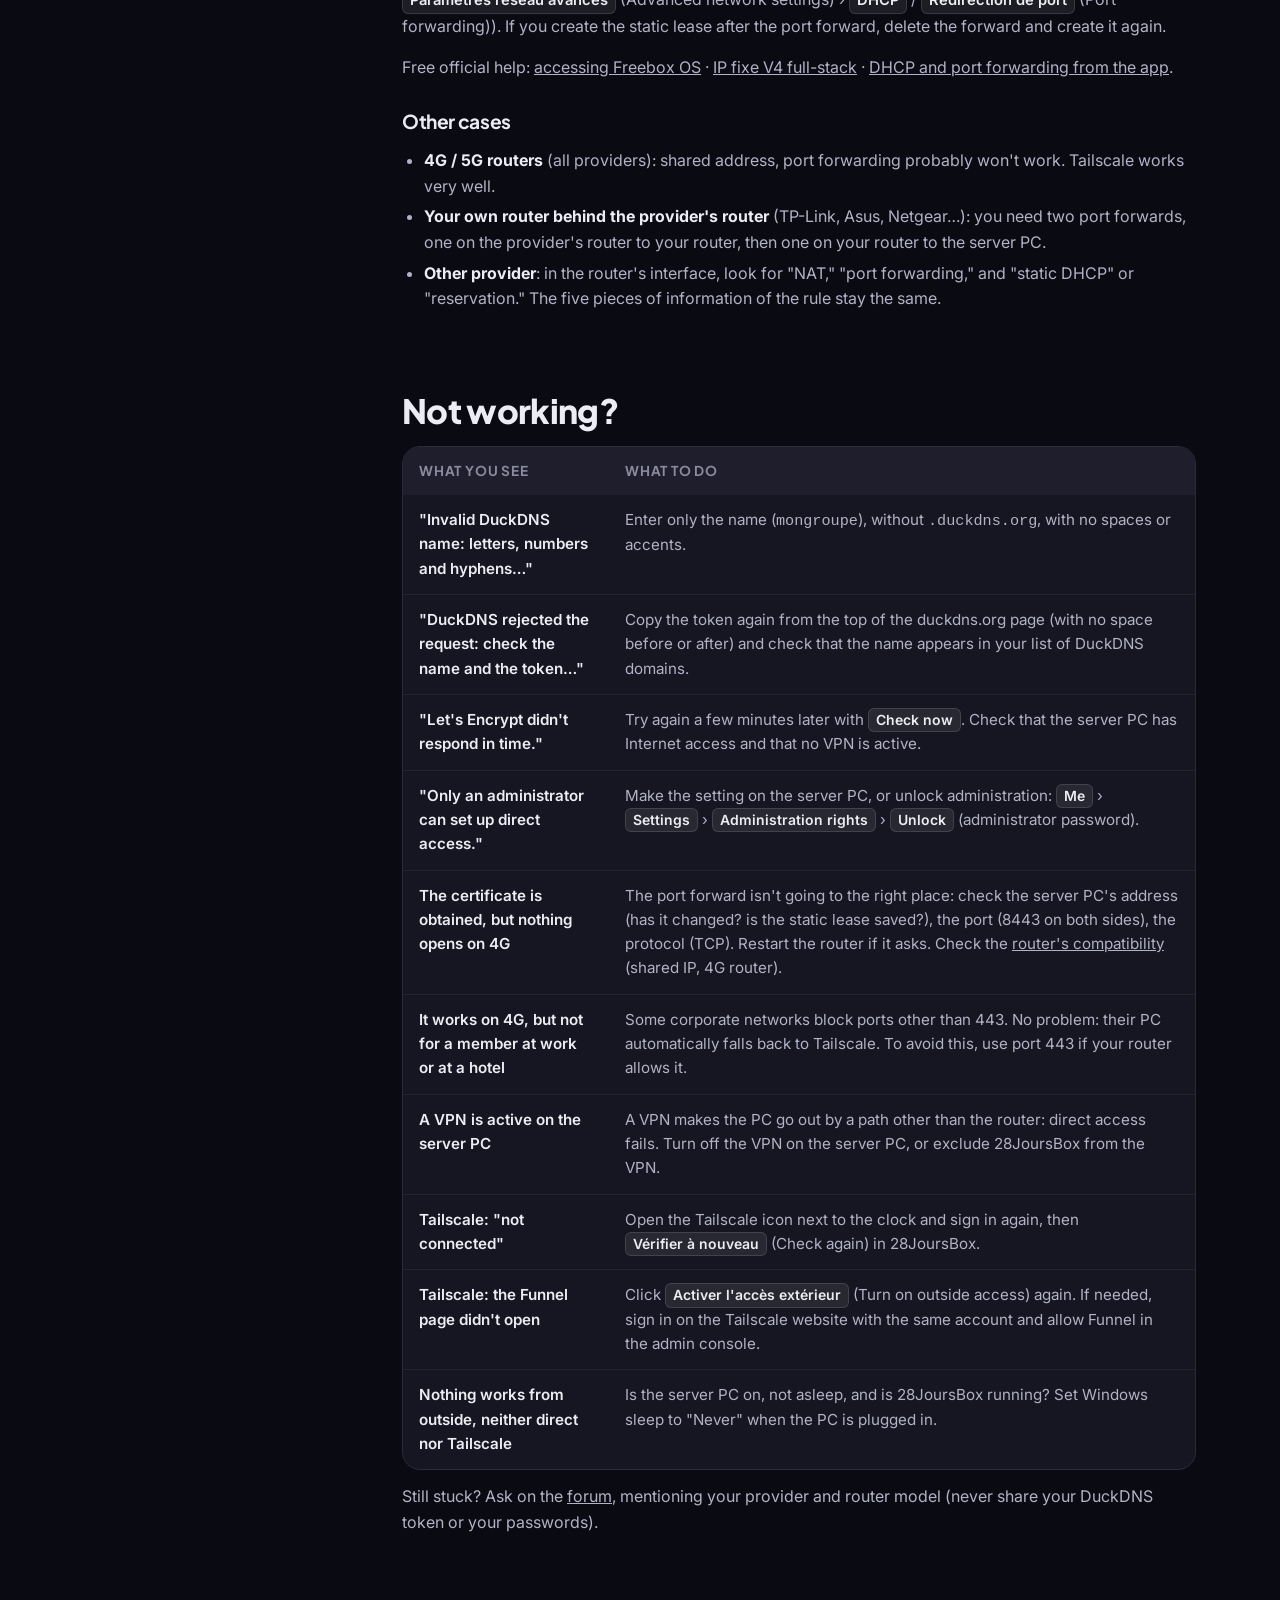
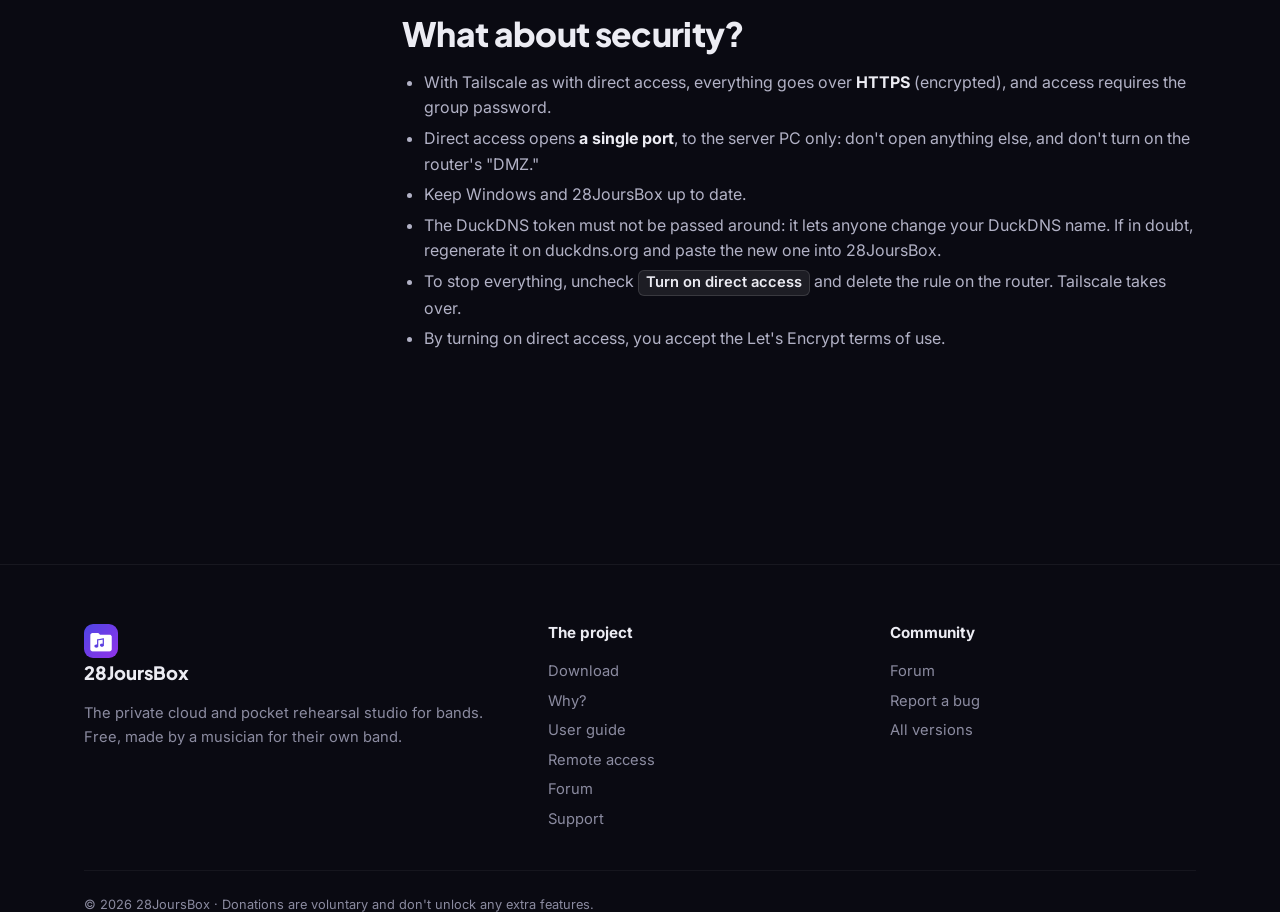
==== commit 2873c7ea: "Site à jour avec la 1.8.7216 : messagerie, agenda et Google Agenda, onglet Moi, Clic Pad et tempo fi" ====
--- a/acces-exterieur.html
+++ b/acces-exterieur.html
@@ -11,7 +11,7 @@
 <link href="https://fonts.googleapis.com" rel="preconnect"/>
 <link crossorigin="" href="https://fonts.gstatic.com" rel="preconnect"/>
 <link href="https://fonts.googleapis.com/css2?family=Inter:wght@400;500;600;700&amp;family=Plus+Jakarta+Sans:wght@700;800&amp;display=swap" rel="stylesheet"/>
-<link href="style.css?v=30" rel="stylesheet"/>
+<link href="style.css?v=31" rel="stylesheet"/>
 </head>
 <body>
 <nav class="nav">
@@ -198,7 +198,7 @@
 <p><b>443 instead of 8443?</b> If your router lets you forward port 443, the address will be shorter (without <code>:8443</code>). In that case, use 443 as the external port <b>and</b> in the <span class="ui">Port open on the router</span> field of 28JoursBox, with 8443 as the internal port. Many routers (Bbox and Freebox in particular) reserve port 443 for their own remote access: when in doubt, keep 8443.</p>
 <h3 id="activer">Step 4: turn it on in 28JoursBox <span class="badge-admin">admin</span></h3>
 <ol class="how">
-<li>Open 28JoursBox (on the server PC, or elsewhere after unlocking administration with the administrator password) › <span class="ui">Settings</span> › <span class="ui">Server</span> › card <span class="ui">Fast access through your router</span>.</li>
+<li>Open 28JoursBox (on the server PC, or elsewhere after unlocking administration with the administrator password) › <span class="ui">Me</span> › <span class="ui">Settings</span> › <span class="ui">Server</span> › card <span class="ui">Fast access through your router</span>.</li>
 <li>Fill in <span class="ui">Name chosen on duckdns.org</span> (just <code>mongroupe</code>, without ".duckdns.org"), <span class="ui">duckdns.org account code</span> (paste the token copied in step 1) and <span class="ui">Port open on the router</span> (<code>8443</code>, or <code>443</code>).</li>
 <li>Check <span class="ui">Turn on direct access</span>, then <span class="ui">Save</span>.</li>
 <li>The status changes to "Setting up (HTTPS certificate: one to two minutes)…", then to "Active: members' PCs use direct access (Tailscale stays as a backup)." The card shows the checked router address and the certificate's expiration date (renewed automatically).</li>
@@ -265,7 +265,7 @@
 <tr><th>"Invalid DuckDNS name: letters, numbers and hyphens…"</th><td>Enter only the name (<code>mongroupe</code>), without <code>.duckdns.org</code>, with no spaces or accents.</td></tr>
 <tr><th>"DuckDNS rejected the request: check the name and the token…"</th><td>Copy the token again from the top of the duckdns.org page (with no space before or after) and check that the name appears in your list of DuckDNS domains.</td></tr>
 <tr><th>"Let's Encrypt didn't respond in time."</th><td>Try again a few minutes later with <span class="ui">Check now</span>. Check that the server PC has Internet access and that no VPN is active.</td></tr>
-<tr><th>"Only an administrator can set up direct access."</th><td>Make the setting on the server PC, or unlock administration: <span class="ui">Settings</span> › <span class="ui">Administration</span> › <span class="ui">Unlock</span> (administrator password).</td></tr>
+<tr><th>"Only an administrator can set up direct access."</th><td>Make the setting on the server PC, or unlock administration: <span class="ui">Me</span> › <span class="ui">Settings</span> › <span class="ui">Administration rights</span> › <span class="ui">Unlock</span> (administrator password).</td></tr>
 <tr><th>The certificate is obtained, but nothing opens on 4G</th><td>The port forward isn't going to the right place: check the server PC's address (has it changed? is the static lease saved?), the port (8443 on both sides), the protocol (TCP). Restart the router if it asks. Check the <a href="#direct-verifier">router's compatibility</a> (shared IP, 4G router).</td></tr>
 <tr><th>It works on 4G, but not for a member at work or at a hotel</th><td>Some corporate networks block ports other than 443. No problem: their PC automatically falls back to Tailscale. To avoid this, use port 443 if your router allows it.</td></tr>
 <tr><th>A VPN is active on the server PC</th><td>A VPN makes the PC go out by a path other than the router: direct access fails. Turn off the VPN on the server PC, or exclude 28JoursBox from the VPN.</td></tr>
@@ -312,7 +312,7 @@
 </div>
 </footer>
 <script src="config.js?v=10"></script>
-<script src="i18n.js?v=30"></script>
-<script src="site.js?v=30"></script><script src="guide.js?v=30"></script>
+<script src="i18n.js?v=31"></script>
+<script src="site.js?v=31"></script><script src="guide.js?v=31"></script>
 </body>
 </html>
